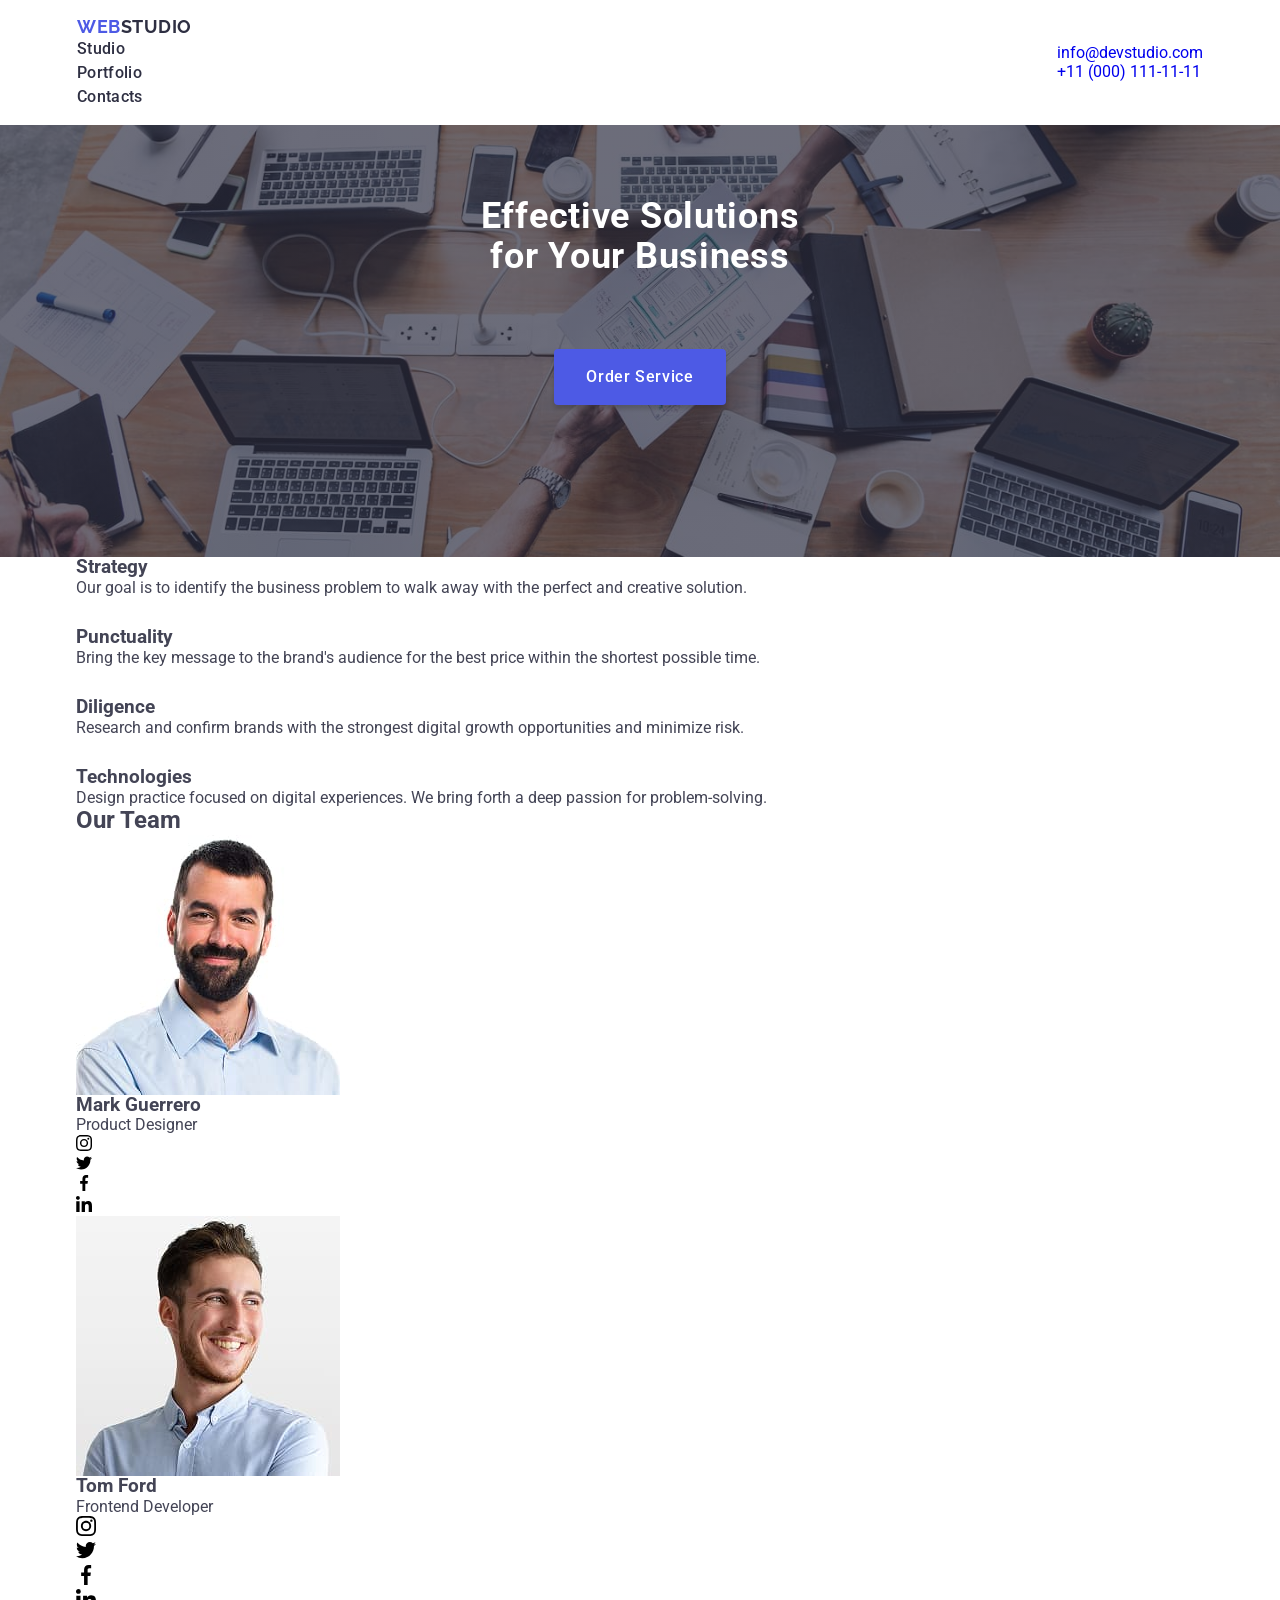
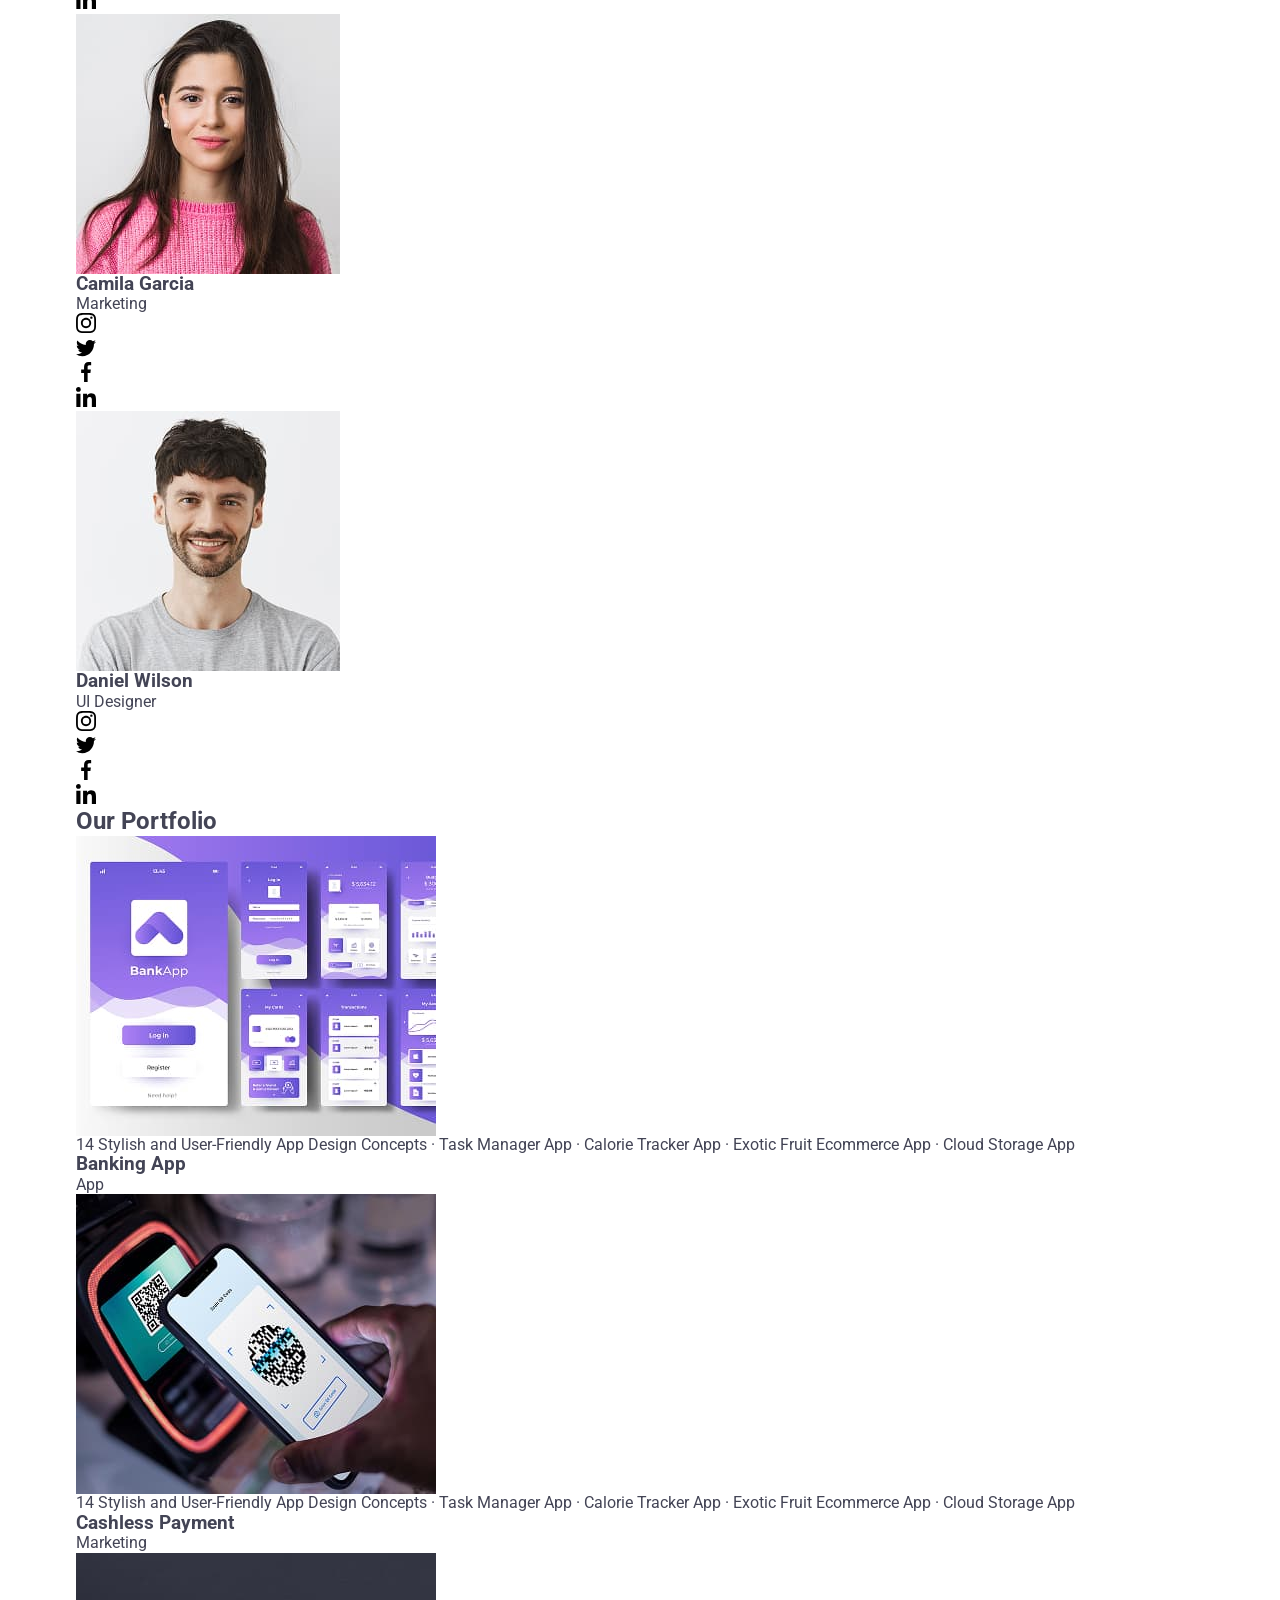
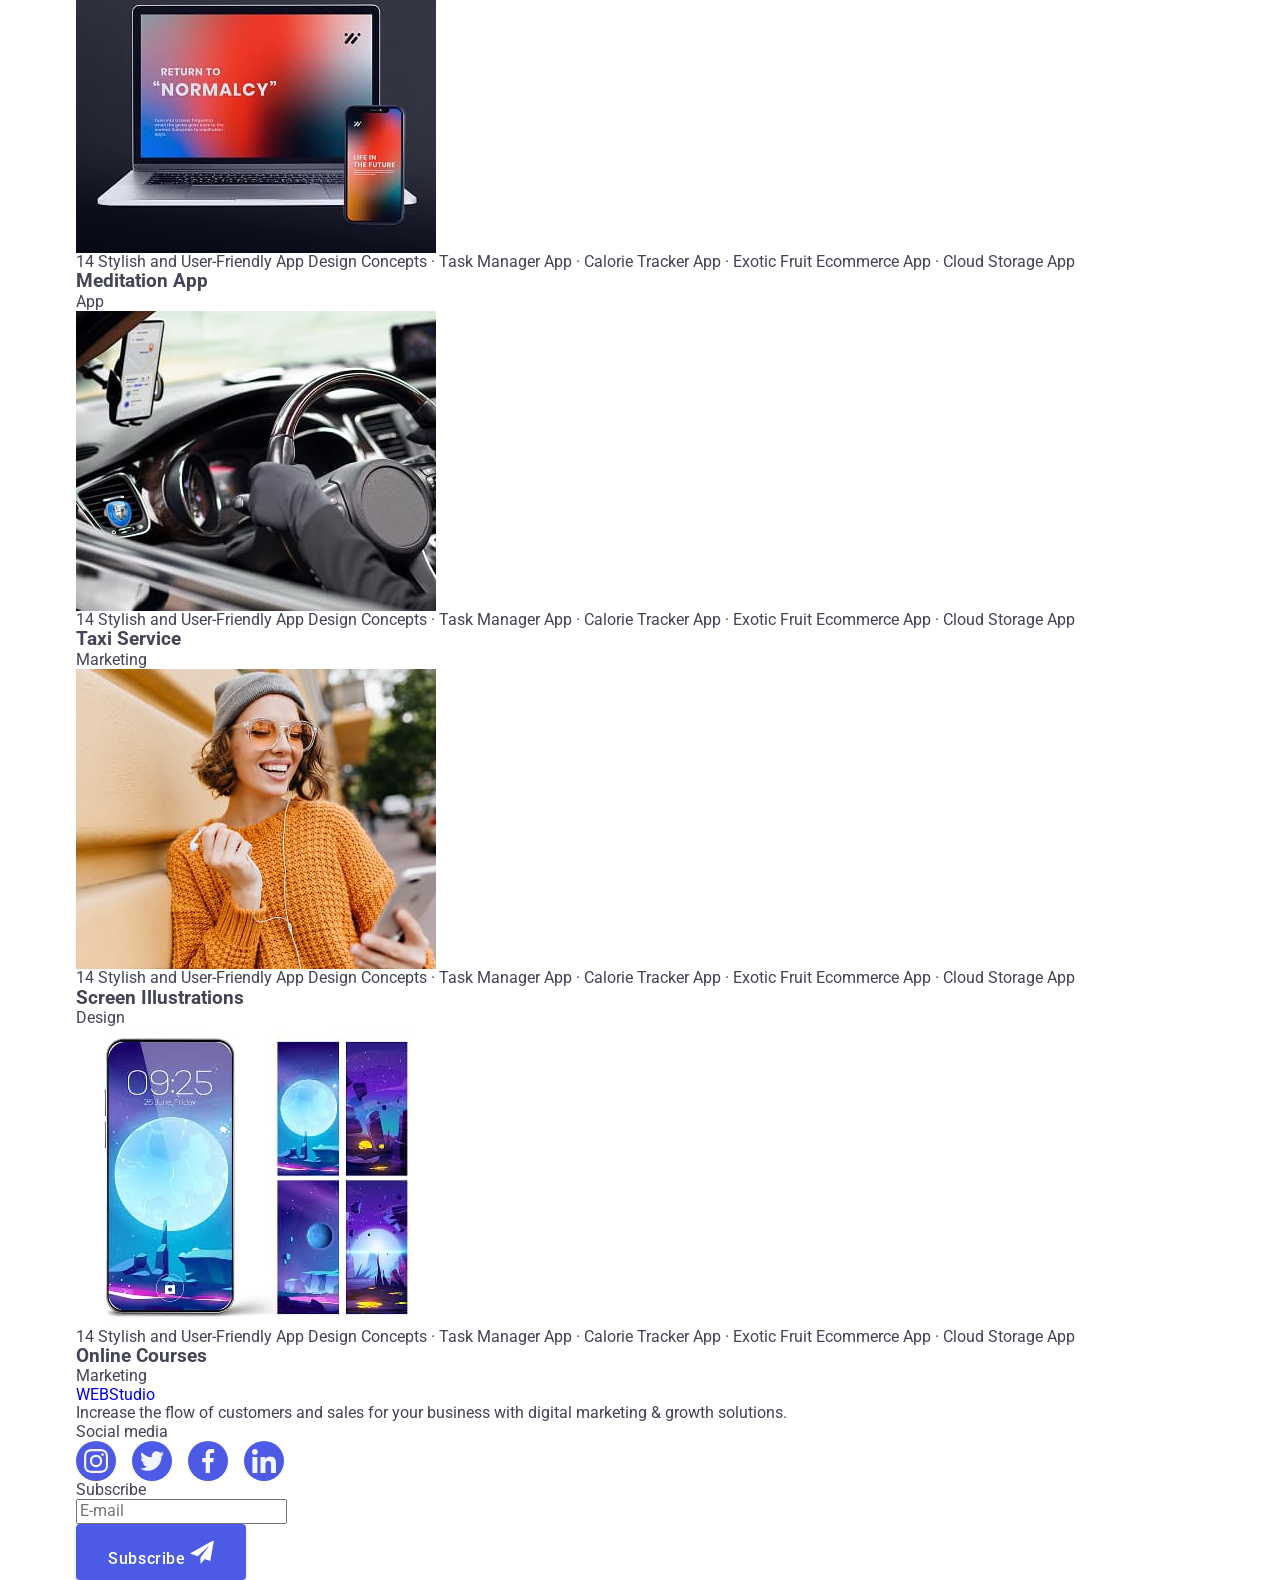
==== index.html @ b9e999e4 "modal" ====
<!DOCTYPE html>
<html lang="en">
  <head>
    <meta charset="UTF-8" />
    <meta name="viewport" content="width=device-width, initial-scale=1" />
    <meta name="viewport" content="width=device-width, initial-scale=1.0" />
    <title>WebStudio</title>
    <link rel="preconnect" href="https://fonts.googleapis.com" />
    <link rel="preconnect" href="https://fonts.gstatic.com" crossorigin />
    <link
      href="https://fonts.googleapis.com/css2?family=Raleway:wght@700&family=Roboto:wght@400;500;700&display=swap"
      rel="stylesheet"
    />
    <link
      rel="stylesheet"
      href="https://cdnjs.cloudflare.com/ajax/libs/modern-normalize/1.1.0/modern-normalize.min.css"
      integrity="sha512-wpPYUAdjBVSE4KJnH1VR1HeZfpl1ub8YT/NKx4PuQ5NmX2tKuGu6U/JRp5y+Y8XG2tV+wKQpNHVUX03MfMFn9Q=="
      crossorigin="anonymous"
      referrerpolicy="no-referrer"
    />
    <!-- <link rel="stylesheet" href="./css/styles.css" /> -->
    <link rel="stylesheet" href="./css/mobile.css" />
  </head>
  <body>
    <header class="flex-header">
      <div class="header-container container">
        <nav class="header-nav">
          <a class="header-logo link" href="./index.html" lang="en"
            >WEB<span class="header-logo-studio">Studio</span></a
          >
          <button
            type="button"
            aria-label="open window"
            class="header-modal-open-btn"
            data-header-modal-open
          >
            <svg class="header-modal__icon" width="24" height="24">
              <use href="./images/mobile/svg/symbol-defs.svg#icon-menu_24px" />
            </svg>
          </button>
          <ul class="header-list list">
            <li class="header-item">
              <a class="header-link link current" href="./index.html">Studio</a>
            </li>
            <li class="header-item">
              <a class="header-link link" href="">Portfolio</a>
            </li>
            <li class="header-item">
              <a class="header-link link" href="">Contacts</a>
            </li>
          </ul>
        </nav>
        <address class="header-address">
          <ul class="address-list list">
            <li class="address-item">
              <a class="header-address link" href="mailto:info@devstudio.com"
                >info@devstudio.com</a
              >
            </li>
            <li class="address-item">
              <a class="header-address link" href="tel:+110001111111"
                >+11 (000) 111-11-11</a
              >
            </li>
          </ul>
        </address>
      </div>
    </header>
    <section class="header-modal">
      <h2 class="visually-hidden">header-modal</h2>
      <div class="header-modal__backdrop is-hidden" data-header-modal>
        <div class="header-modal__container">
          <button
            type="button"
            aria-label="закрыть окно"
            class="modal-close-btn"
            data-header-modal-close
          >
            <svg class="vector-svg" width="8" height="8">
              <use href="./images/vector-sptite.svg#icon-Vector" />
            </svg>
          </button>
          <nav class="header-nav">
            <ul class="header-nav__list list">
              <li class="header-nav__item">
                <a class="header-link link current" href="./index.html"
                  >Studio</a
                >
              </li>
              <li class="header-nav__item">
                <a class="header-link link" href="./portfolio.html"
                  >Portfolio</a
                >
              </li>
              <li class="header-nav__item">
                <a class="header-link link" href="">Contacts</a>
              </li>
            </ul>
          </nav>
          <div class="header-connect">
            <ul class="header-address__list list">
              <li class="header-address__item">
                <a class="header-address__link link" href="tel:+380961111111">
                  +38 096 111 11 11
                </a>
              </li>
              <li class="header-address__item">
                <a
                  class="header-address__link link"
                  href="mailto:info@devstudio.com"
                >
                  info@devstudio.com</a
                >
              </li>
            </ul>
            <ul class="list social-footer-list">
            <li class="social-item-footer">
              <a href="#" class="social-link-footer">
                <svg class="footer-svg" width="24" height="24">
                  <use href="./images/icons.svg#instagram"></use>
                </svg>
              </a>
            </li>
            <li class="social-item-footer">
              <a href="#" class="social-link-footer">
                <svg class="footer-svg" width="24" height="24">
                  <use href="./images/icons.svg#twitter" />
                </svg>
              </a>
            </li>
            <li class="social-item-footer">
              <a href="#" class="social-link-footer">
                <svg class="footer-svg" width="24" height="24">
                  <use href="./images/icons.svg#facebook" />
                </svg>
              </a>
            </li>
            <li class="social-item-footer">
              <a href="#" class="social-link-footer">
                <svg class="footer-svg" width="24" height="24">
                  <use href="./images/icons.svg#linkedin" />
                </svg>
              </a>
            </li>
          </ul>
          </div>
        </div>
      </div>
    </section>
    <main class="main-padding">
      <section class="hero section">
        <div class="hero-container container">
          <h1 class="hero-title">
            Effective Solutions <br />
            for Your Business
          </h1>
          <button type="button" class="hero-btn" data-modal-open>
            Order Service
          </button>
        </div>
      </section>
      <section class="advantage section">
        <div class="container">
          <h2 class="visually-hidden">Our Advantages</h2>
          <ul class="advantage-list list">
            <li class="advantage-item">
              <div class="container-svg">
                <svg class="icon-svg" width="64" height="64">
                  <use href="./images/icons.svg#antenna" />
                </svg>
              </div>
              <h3 class="advantage-title">Strategy</h3>
              <p class="advantage-after-title">
                Our goal is to identify the business problem to walk away with
                the perfect and creative solution.
              </p>
            </li>
            <li class="advantage-item">
              <div class="container-svg">
                <svg class="icon-svg" width="64" height="64">
                  <use href="./images/icons.svg#clock" />
                </svg>
              </div>
              <h3 class="advantage-title">Punctuality</h3>
              <p class="advantage-after-title">
                Bring the key message to the brand's audience for the best price
                within the shortest possible time.
              </p>
            </li>
            <li class="advantage-item">
              <div class="container-svg">
                <svg class="icon-svg" width="64" height="64">
                  <use href="./images/icons.svg#diagram" />
                </svg>
              </div>
              <h3 class="advantage-title">Diligence</h3>
              <p class="advantage-after-title">
                Research and confirm brands with the strongest digital growth
                opportunities and minimize risk.
              </p>
            </li>
            <li class="advantage-item">
              <div class="container-svg">
                <svg class="icon-svg" width="64" height="64">
                  <use href="./images/icons.svg#astronaut" />
                </svg>
              </div>
              <h3 class="advantage-title">Technologies</h3>
              <p class="advantage-after-title">
                Design practice focused on digital experiences. We bring forth a
                deep passion for problem-solving.
              </p>
            </li>
          </ul>
        </div>
      </section>
      <section class="our-team section">
        <div class="container">
          <h2 class="our-team-title">Our Team</h2>
          <ul class="our-team-list list">
            <li class="team-list">
              <img src="./images/img1.jpg" alt="employee" width="264" />
              <div class="team-card">
                <h3 class="subtitle">Mark Guerrero</h3>
                <p class="after-title" lang="en">Product Designer</p>
                <ul class="list social-list">
                  <li class="social-item">
                    <a href="#" class="social-link">
                      <svg class="icon-svg" width="16" height="16">
                        <use href="./images/icons.svg#instagram"></use>
                      </svg>
                    </a>
                  </li>
                  <li class="social-item">
                    <a href="#" class="social-link">
                      <svg class="icon-svg" width="16" height="16">
                        <use href="./images/icons.svg#twitter" />
                      </svg>
                    </a>
                  </li>
                  <li class="social-item">
                    <a href="#" class="social-link">
                      <svg class="icon-svg" width="16" height="16">
                        <use href="./images/icons.svg#facebook" />
                      </svg>
                    </a>
                  </li>
                  <li class="social-item">
                    <a href="#" class="social-link">
                      <svg class="icon-svg" width="16" height="16">
                        <use href="./images/icons.svg#linkedin" />
                      </svg>
                    </a>
                  </li>
                </ul>
              </div>
            </li>
            <li class="team-list">
              <img src="./images/img2.jpg" alt="employee" width="264" />
              <div class="team-card">
                <h3 class="subtitle">Tom Ford</h3>
                <p class="after-title" lang="en">Frontend Developer</p>
                <ul class="list social-list">
                  <li class="social-item">
                    <a href="#" class="social-link">
                      <svg class="icon-svg" width="20" height="20">
                        <use href="./images/icons.svg#instagram"></use>
                      </svg>
                    </a>
                  </li>
                  <li class="social-item">
                    <a href="#" class="social-link">
                      <svg class="icon-svg" width="20" height="20">
                        <use href="./images/icons.svg#twitter" />
                      </svg>
                    </a>
                  </li>
                  <li class="social-item">
                    <a href="#" class="social-link">
                      <svg class="icon-svg" width="20" height="20">
                        <use href="./images/icons.svg#facebook" />
                      </svg>
                    </a>
                  </li>
                  <li class="social-item">
                    <a href="#" class="social-link">
                      <svg class="icon-svg" width="20" height="20">
                        <use href="./images/icons.svg#linkedin" />
                      </svg>
                    </a>
                  </li>
                </ul>
              </div>
            </li>
            <li class="team-list">
              <img src="./images/img3.jpg" alt="employee" width="264" />
              <div class="team-card">
                <h3 class="subtitle">Camila Garcia</h3>
                <p class="after-title" lang="en">Marketing</p>
                <ul class="list social-list">
                  <li class="social-item">
                    <a href="#" class="social-link">
                      <svg class="icon-svg" width="20" height="20">
                        <use href="./images/icons.svg#instagram"></use>
                      </svg>
                    </a>
                  </li>
                  <li class="social-item">
                    <a href="#" class="social-link">
                      <svg class="icon-svg" width="20" height="20">
                        <use href="./images/icons.svg#twitter" />
                      </svg>
                    </a>
                  </li>
                  <li class="social-item">
                    <a href="#" class="social-link">
                      <svg class="icon-svg" width="20" height="20">
                        <use href="./images/icons.svg#facebook" />
                      </svg>
                    </a>
                  </li>
                  <li class="social-item">
                    <a href="#" class="social-link">
                      <svg class="icon-svg" width="20" height="20">
                        <use href="./images/icons.svg#linkedin" />
                      </svg>
                    </a>
                  </li>
                </ul>
              </div>
            </li>
            <li class="team-list">
              <img src="./images/img4.jpg" alt="employee" width="264" />
              <div class="team-card">
                <h3 class="subtitle">Daniel Wilson</h3>
                <p class="after-title" lang="en">UI Designer</p>
                <ul class="list social-list">
                  <li class="social-item">
                    <a href="#" class="social-link">
                      <svg class="icon-svg" width="20" height="20">
                        <use href="./images/icons.svg#instagram"></use>
                      </svg>
                    </a>
                  </li>
                  <li class="social-item">
                    <a href="#" class="social-link">
                      <svg class="icon-svg" width="20" height="20">
                        <use href="./images/icons.svg#twitter" />
                      </svg>
                    </a>
                  </li>
                  <li class="social-item">
                    <a href="#" class="social-link">
                      <svg class="icon-svg" width="20" height="20">
                        <use href="./images/icons.svg#facebook" />
                      </svg>
                    </a>
                  </li>
                  <li class="social-item">
                    <a href="#" class="social-link">
                      <svg class="icon-svg" width="20" height="20">
                        <use href="./images/icons.svg#linkedin" />
                      </svg>
                    </a>
                  </li>
                </ul>
              </div>
            </li>
          </ul>
        </div>
      </section>
      <section class="our-portfolio section">
        <div class="container">
          <h2 class="our-team-title">Our Portfolio</h2>
          <ul class="portfolio-list list">
            <li class="portfolio-item">
              <div class="container-item-img">
                <img
                  src="./images/img5.jpg"
                  alt="mobile app pages"
                  width="360"
                />
                <p class="portfolio-item-img-text">
                  14 Stylish and User-Friendly App Design Concepts · Task
                  Manager App · Calorie Tracker App · Exotic Fruit Ecommerce App
                  · Cloud Storage App
                </p>
              </div>
              <div class="portfolio-card">
                <h3 class="subtitle">Banking App</h3>
                <p class="after-title" lang="en">App</p>
              </div>
            </li>
            <li class="portfolio-item">
              <div class="container-item-img">
                <img
                  src="./images/img6.jpg"
                  alt="phone scans QR code"
                  width="360"
                />
                <p class="portfolio-item-img-text">
                  14 Stylish and User-Friendly App Design Concepts · Task
                  Manager App · Calorie Tracker App · Exotic Fruit Ecommerce App
                  · Cloud Storage App
                </p>
              </div>
              <div class="portfolio-card">
                <h3 class="subtitle">Cashless Payment</h3>
                <p class="after-title" lang="en">Marketing</p>
              </div>
            </li>
            <li class="portfolio-item">
              <div class="container-item-img">
                <img
                  src="./images/img7.jpg"
                  alt="laptop and phone"
                  width="360"
                />
                <p class="portfolio-item-img-text">
                  14 Stylish and User-Friendly App Design Concepts · Task
                  Manager App · Calorie Tracker App · Exotic Fruit Ecommerce App
                  · Cloud Storage App
                </p>
              </div>
              <div class="portfolio-card">
                <h3 class="subtitle">Meditation App</h3>
                <p class="after-title" lang="en">App</p>
              </div>
            </li>
            <li class="portfolio-item">
              <div class="container-item-img">
                <img
                  src="./images/img8.jpg"
                  alt="car steering wheel and its control panel"
                  width="360"
                />
                <p class="portfolio-item-img-text">
                  14 Stylish and User-Friendly App Design Concepts · Task
                  Manager App · Calorie Tracker App · Exotic Fruit Ecommerce App
                  · Cloud Storage App
                </p>
              </div>
              <div class="portfolio-card">
                <h3 class="subtitle">Taxi Service</h3>
                <p class="after-title" lang="en">Marketing</p>
              </div>
            </li>
            <li class="portfolio-item">
              <div class="container-item-img">
                <img
                  src="./images/img9.jpg"
                  alt="girl in headphones"
                  width="360"
                />
                <p class="portfolio-item-img-text">
                  14 Stylish and User-Friendly App Design Concepts · Task
                  Manager App · Calorie Tracker App · Exotic Fruit Ecommerce App
                  · Cloud Storage App
                </p>
              </div>
              <div class="portfolio-card">
                <h3 class="subtitle">Screen Illustrations</h3>
                <p class="after-title" lang="en">Design</p>
              </div>
            </li>
            <li class="portfolio-item">
              <div class="container-item-img">
                <img
                  src="./images/img10.jpg"
                  alt="phone screen wallpaper"
                  width="360"
                />
                <p class="portfolio-item-img-text">
                  14 Stylish and User-Friendly App Design Concepts · Task
                  Manager App · Calorie Tracker App · Exotic Fruit Ecommerce App
                  · Cloud Storage App
                </p>
              </div>
              <div class="portfolio-card">
                <h3 class="subtitle">Online Courses</h3>
                <p class="after-title" lang="en">Marketing</p>
              </div>
            </li>
          </ul>
        </div>
      </section>
    </main>
    <footer class="footer-background">
      <div class="footer-container container">
        <div class="footer-web-studio">
          <a class="footer-logo link" href="./index.html" lang="en"
            >WEB<span class="footer-logo-studio">Studio</span></a
          >
          <p class="footer-after-title">
            Increase the flow of customers and sales for your business with
            digital marketing & growth solutions.
          </p>
        </div>
        <div class="footer-link-container">
          <p class="footer-title title">Social media</p>
          <ul class="list social-footer-list">
            <li class="social-item-footer">
              <a href="#" class="social-link-footer">
                <svg class="footer-svg" width="24" height="24">
                  <use href="./images/icons.svg#instagram"></use>
                </svg>
              </a>
            </li>
            <li class="social-item-footer">
              <a href="#" class="social-link-footer">
                <svg class="footer-svg" width="24" height="24">
                  <use href="./images/icons.svg#twitter" />
                </svg>
              </a>
            </li>
            <li class="social-item-footer">
              <a href="#" class="social-link-footer">
                <svg class="footer-svg" width="24" height="24">
                  <use href="./images/icons.svg#facebook" />
                </svg>
              </a>
            </li>
            <li class="social-item-footer">
              <a href="#" class="social-link-footer">
                <svg class="footer-svg" width="24" height="24">
                  <use href="./images/icons.svg#linkedin" />
                </svg>
              </a>
            </li>
          </ul>
        </div>
        <div class="footer-field">
          <p class="footer-label">Subscribe</p>
          <form class="footer-form">
            <label class="footer-label"
              ><input
                class="footer-input"
                type="email"
                placeholder="E-mail"
                name="email-foot"
            /></label>
            <button
              type="submit"
              value="Subscribe"
              class="hero-btn footer-btn"
              id="#"
              name="submit-btn"
            >
              Subscribe
              <svg class="icon-send" width="24" height="24">
                <use href="./images/icon-send.svg#icon-icon-send" />
              </svg>
            </button>
          </form>
        </div>
      </div>
    </footer>
    <div class="backdrop is-hidden" data-modal>
      <div class="modal">
        <button class="modal-close-btn" type="button" data-modal-close>
          <svg class="vector-svg" width="8" height="8">
            <use href="./images/vector-sptite.svg#icon-Vector" />
          </svg>
        </button>
        <p class="footer-title modal-title">
          Leave your contacts and we will call you back
        </p>
        <form class="modal-form" action="#">
          <div class="form-container">
            <label class="form-label" for="user-name">Name</label>
            <div class="form-field">
              <input
                class="form-input"
                type="text"
                name="user-name"
                id="user-name"
              />
              <!-- <span class="input-container"> -->
              <svg class="input-icon" width="18" height="24">
                <use href="./images/icon-modal.svg#icon-name" />
              </svg>
              <!-- </span> -->
            </div>
          </div>
          <div class="form-container">
            <label class="form-label" for="phone">Phone</label>
            <div class="form-field">
              <input class="form-input" type="tel" name="phone" id="phone" />
              <!-- <span class="input-icon"> -->
              <svg class="input-icon" width="18" height="24">
                <use href="./images/icon-modal.svg#icon-tel" />
              </svg>
              <!-- </span> -->
            </div>
          </div>
          <div class="form-container">
            <label class="form-label" for="mail">Email</label>
            <div class="form-field">
              <input class="form-input" type="email" name="mail" id="mail" />
              <!-- <span class="input-icon"> -->
              <svg class="input-icon" width="18" height="24">
                <use href="./images/icon-modal.svg#icon-mail" />
              </svg>
              <!-- </span> -->
            </div>
          </div>
          <div class="textarea-container">
            <label class="form-label" for="user-comment">Comment</label>
            <textarea
              name="user-comment"
              class="form-textarea"
              id="user-comment"
              rows="10"
              placeholder="Text input"
            ></textarea>
          </div>
          <div class="checkbox-container">
            <input
              type="checkbox"
              name="user-privacy"
              id="user-privacy"
              value="true"
              class="policy-check visually-hidden"
            />
            <label class="check-text form-label" for="user-privacy">
              <span class="checkbox-span">
                <svg class="policy-icon" width="10" height="8">
                  <use href="./images/victory.svg#icon--" />
                </svg>
              </span>
              I accept the terms and conditions of the
              <a href="#" class="check-text-link">Privacy Policy</a>
            </label>
          </div>
          <button type="submit" class="hero-btn modal-btn" data-modal-close>
            Send
          </button>
        </form>
      </div>
    </div>
    <script src="./js/modal.js"></script>
  </body>
</html>
---- css/styles.css ----
:root {
  --h-color: #2e2f42;
  --paragraph-color: #434455;
  --accent-color: #4d5ae5;
  --background-color: #ffffff;
  --logo-color: #f4f4fd;
  --focus-color: #404bbf;
  --mobile: 320px;
  --tablet: 768px;
  --desktop: 1440px;
}

*,
*::before,
*::after {
  box-sizing: border-box;
}

h1,
h2,
h3,
h4,
h5,
h6 {
  padding: 0;
  margin: 0;
}
p {
  margin: 0;
  padding: 0;
}

ul {
  margin: 0;
  padding: 0;
}

img {
  display: block;
  max-width: 100%;
  height: auto;
}

main {
  display: block;
  margin: 0;
  padding: 0;
  /* width: 100%; */
}

body {
  font-family: "Roboto", sans-serif;
  background: var(--background-color);
  color: var(--paragraph-color);
  overflow-x: hidden;
  margin: 0;
  width: auto;
  margin: 0 auto;
  max-width: 100%;
}

@media screen and (min-width: 320px) and (max-width: 768px) {
  body {
    max-width: var(--mobile);
  }
}
@media screen and (min-width: 768px) and (max-width: 1440px) {
  body {
    max-width: var(--tablet);
  }
}
@media screen and (min-width: 1440px) {
  body {
    min-width: var(--desktop);
  }
}

.container {
  width: 100%;
  max-width: 1440px;
  padding-left: 156px;
  padding-right: 156px;
  margin-left: auto;
  margin-right: auto;
  box-sizing: border-box;
}

@media screen and (min-width: 320px) {
  .container {
    width: 100%;
  }
}

@media screen and (min-width: 768px) {
  .container {
    width: 768px;
  }
}

@media screen and (min-width: 1200px) {
  .container {
    width: 1200px;
    height: 100%;
    padding: 94px 15px 94px 15px;
  }
}

address {
  font-style: normal;
}

button {
  all: unset;
  cursor: pointer;
  font: inherit;
  color: inherit;
  background-color: transparent;
}

.visually-hidden {
  position: absolute;
  width: 1px;
  height: 1px;
  margin: -1px;
  padding: 0;
  overflow: hidden;
  clip: rect(0, 0, 0, 0);
  clip-path: inset(100%);
  white-space: nowrap;
  border: 0;
}

.section {
  padding-top: 120px;
  padding-bottom: 120px;
  /* padding: 96px 0; */
  max-width: 1440px;
  margin: 0 auto;
}

@media screen and (min-width: 768px) {
  .container {
    padding: 0;
  }

  .section {
    padding: 96px;
    /* padding: 0 96px 0 96px; */
  }
}

@media screen and (min-width: 1440px) {
  .container {
    padding: 0 156px;
  }

  .section {
    padding: 120px 0;
  }
}

.list {
  list-style: none;
}

.link {
  text-decoration: none;
}

/* header*/

.flex-header {
  border-bottom: 1px solid #e7e9fc;
  background-color: var(--background-color);
  box-shadow: 0px 2px 1px rgba(46, 47, 66, 0.08),
    0px 1px 1px rgba(46, 47, 66, 0.16), 0px 1px 6px rgba(46, 47, 66, 0.08);
}

/* Контейнер */
.header-container {
  display: flex;
  flex-direction: row;
  align-items: center;
  justify-content: space-between;
  /* width: 1158px; */
  padding: 0 15px;
  margin: 0 auto;
}

@media screen and (min-width: 1440px) {
  .header.container {
    padding: 0 156px;
  }
}

/* Логотип */
.header-logo {
  display: inline-block;
  font-family: "Raleway", sans-serif;
  font-weight: bold;
  font-size: 18px;
  line-height: 1.17;
  text-transform: uppercase;
  letter-spacing: 0.03em;
  color: var(--accent-color);
  margin-right: 76px;
}

.header-logo-studio {
  font-family: "Raleway", sans-serif;
  font-weight: bold;
  font-size: 18px;
  text-transform: uppercase;
  line-height: 1.17;
  letter-spacing: 0.03em;
  color: var(--h-color);
}

/* Навігація */
.header-nav {
  display: flex;
  align-items: center;
}

/* Список навігації */
.header-list {
  display: flex;
  gap: 40px;
}

/* Пункти навігації */
.header-item {
  display: block;
}

/* Посилання */
.header-link {
  font-weight: 500;
  font-size: 16px;
  line-height: 1.5;
  letter-spacing: 0.02em;
  color: var(--h-color);
  padding: 24px 0;
  position: relative;
  transition: color 250ms cubic-bezier(0.4, 0, 0.2, 1);
}

.current {
  color: var(--focus-color);
}

.current::after {
  content: "";
  display: flex;
  border-radius: 2%;
  transition: background-color 250ms linear;
  position: absolute;
  left: 0;
  bottom: -1px;
  width: 100%;
  height: 4px;
  border-radius: 2px;
  background-color: var(--focus-color);
}

.header-link:hover,
.header-link:focus,
.header-link:active {
  color: var(--focus-color);
}

/* Адреса */
.header-address {
  font-weight: 400;
  font-size: 16px;
  line-height: 1.5;
  letter-spacing: 0.02em;
  color: var(--paragraph-color);
  padding: 24px 0 24px 0;
  transition: color 250ms cubic-bezier(0.4, 0, 0.2, 1);
}

.address-list {
  display: flex;
  gap: 40px;
  flex-wrap: wrap;
}

.header-address:hover,
.header-address:focus {
  color: var(--focus-color);
}

/* hero*/

.hero {
  background: var(--h-color);
  text-align: center;
  padding: 188px 0 188px 0px;
  max-width: 1440px;
  margin-left: auto;
  margin-right: auto;
  background-image: linear-gradient(
      rgba(46, 47, 66, 0.7),
      rgba(46, 47, 66, 0.7)
    ),
    url(../images/hero.jpg);
  background-size: cover;
  background-position: center;
  background-repeat: no-repeat;
}

.hero-title {
  max-width: 496px;
  font-weight: 700;
  font-size: 56px;
  line-height: 1.07;
  text-align: center;
  letter-spacing: 0.02em;
  color: var(--background-color);
  margin-bottom: 48px;
}

.hero-container {
  text-align: center;
  display: flex;
  flex-direction: column;
  align-items: center;
}

.hero-btn {
  display: block;
  box-sizing: border-box;
  text-align: center;
  font-weight: 500;
  font-size: 16px;
  line-height: 1.5;
  letter-spacing: 0.04em;
  color: var(--background-color);
  background: #4d5ae5;
  min-width: 169px;
  height: 56px;
  padding: 16px 32px 16px 32px;
  border-radius: 4px;
  box-shadow: 0px 4px 4px 0px #00000026;
  transition: background-color 250ms cubic-bezier(0.4, 0, 0.2, 1);
}

.hero-btn:hover,
.hero-btn:focus {
  background: var(--focus-color);
}

/*advantage */

.advantage-list {
  display: flex;
  flex-wrap: wrap;
  gap: 24px;
}

@media screen and (min-width: 768px) {
  .advantage-list li {
    flex: 1 1 calc(50% - 24px); /* одна колонка */
  }
}
/* .advantage-item{
 flex: 0 0 auto;
} */
.advantage-title {
  font-weight: 500;
  font-size: 20px;
  line-height: 1.2;
  letter-spacing: 0.02em;
  color: var(--h-color);
  margin-bottom: 8px;
}
.advantage-after-title {
  font-size: 16px;
  line-height: 1.5;
  letter-spacing: 0.02em;
  color: var(--paragraph-color);
  max-width: 264px;
}

/* icons */
.icon-svg {
  fill: currentColor;
}
.container-svg {
  display: flex;
  align-items: center;
  justify-content: center;
  display: none;
  margin-bottom: 8px;
  width: 264px;
  height: 112px;
  background-color: var(--logo-color);
  border-radius: 4px;
  border: 1px solid #8e8f99;
}
@media screen and (min-width: 1440px) {
  .advantages-svg {
    display: flex;
  }
}

/*our_team*/

.our-team {
  background-color: var(--logo-color);
}

.our-team-list {
  /* display: flex;
  flex-wrap: wrap;
  gap: 24px; */
  gap: 72px;
  flex-direction: column;
  justify-content: center;
  margin: auto 0;
}

@media screen and (min-width: 768px) {
  .our-team-list {
    flex-direction: row;
    justify-content: center;
    flex-wrap: wrap;
    row-gap: 64px;
    column-gap: 24px;
    max-width: calc(264px * 2 + 24px);
    margin: 0 auto;
  }
}

@media screen and (min-width: 1440px) {
  .our-team-list {
    justify-content: space-between;
    gap: 24px;
    max-width: calc(264px * 4 + 24px * 3);
  }
}

.our-team-title {
  font-weight: bold;
  font-size: 36px;
  line-height: 1.11;
  text-align: center;
  letter-spacing: 0.02em;
  text-transform: capitalize;
  color: var(--h-color);
  margin-bottom: 72px;
}

.subtitle {
  font-weight: 500;
  font-size: 20px;
  line-height: 1.2;
  letter-spacing: 0.02em;
  color: var(--h-color);
}
.after-title {
  font-size: 16px;
  line-height: 1.5;
  letter-spacing: 0.02em;
  color: var(--paragraph-color);
}

.team-list {
  background-color: var(--background-color);
  border-radius: 0px 0px 4px 4px;
  box-shadow: 0px 1px 6px rgba(46, 47, 66, 0.08),
    0px 1px 1px rgba(46, 47, 66, 0.16), 0px 2px 1px rgba(46, 47, 66, 0.08);
}

.team-list {
  background: var(--white);
  border-radius: 0 0 4px 4px;
  box-shadow: 0 2px 1px 0 rgba(46, 47, 66, 0.08),
    0 1px 1px 0 rgba(46, 47, 66, 0.16), 0 1px 6px 0 rgba(46, 47, 66, 0.08);
  text-align: center;
  margin: 0 auto;
  width: 100%;
  max-width: 264px;
}

@media screen and (min-width: 768px) {
  .team-list {
    width: 100%;
    max-width: calc((100% - 24px) / 2);
  }
}

@media screen and (min-width: 1440px) {
  .team-list {
    width: 100%;
    max-width: calc((100% - 72px) / 4);
  }
}

.team-list img {
  margin: 0 auto;
  width: 100%;
  max-width: 264px;
  max-height: 260px;
}

.team-card {
  width: 264px;
  text-align: center;
  padding: 32px 0 32px 0;
  border-radius: 0px 0px 4px 4px;
}

.subtitle {
  margin-bottom: 8px;
}

/*our-team social list */
.social-list {
  padding-left: 16px;
  padding-right: 16px;
  display: flex;
  gap: 24px;
  justify-content: center;
  margin-top: 8px;
  /* width: 232px; */
}

.social-link {
  width: 40px;
  height: 40px;
  background-color: var(--accent-color);
  display: flex;
  align-items: center;
  justify-content: center;
  border-radius: 50%;
  color: #f4f4fd;
  transition: background-color 250ms cubic-bezier(0.4, 0, 0.2, 1);
}

.icon-svg {
  fill: #f4f4fd;
  display: block;
}

.social-link:hover,
.social-link:focus {
  background-color: var(--focus-color);
  color: #ffffff;
}

/* our portfolio */

.portfolio-list {
  display: flex;
  column-gap: 24px;
  flex-wrap: wrap;
}

.portfolio-card {
  padding: 32px 16px;
  padding-bottom: 32px;
  border-bottom: 1px solid #e7e9fc;
  border-left: 1px solid #e7e9fc;
  border-right: 1px solid #e7e9fc;
  box-sizing: border-box;
  position: relative;
}

.portfolio-item:hover {
  box-shadow: 0px 1px 6px rgba(46, 47, 66, 0.08),
    0px 1px 1px rgba(46, 47, 66, 0.16), 0px 2px 1px rgba(46, 47, 66, 0.08);
}

.portfolio-item {
  background-color: var(--background-color);
  width: fit-content;
  margin-bottom: 48px;
  transition: box-shadow 250ms cubic-bezier(0.4, 0, 0.2, 1);
}

.portfolio-item:nth-last-child(-n + 3) {
  margin-bottom: 0;
}

/* portfolio invisible cards  */

.portfolio-item-img-text {
  display: flex;
  font-weight: 400;
  font-size: 16px;
  line-height: 1.5;
  letter-spacing: 0.02em;
  height: 100%;
  width: 100%;
  padding: 40px 32px;
  color: var(--logo-color);
  background: var(--accent-color);
  position: absolute;
  top: 0;
  transform: translateY(100%);
  transition: transform 250ms cubic-bezier(0.4, 0, 0.2, 1);
}

.container-item-img:hover .portfolio-item-img-text {
  transform: translateY(0);
}

.container-item-img {
  position: relative;
  overflow: hidden;
}

/*footer*/

.footer-link-container {
  margin-right: 80px;
}

.footer-logo {
  font-family: "Raleway", sans-serif;
  font-weight: bold;
  text-transform: uppercase;
  font-size: 18px;
  line-height: 1.17;
  letter-spacing: 0.03em;
  display: inline-block;
  color: var(--accent-color);
  margin-bottom: 16px;
}

.footer-background {
  background: var(--h-color);
  padding: 100px 0 100px 0;
}

.footer-logo-studio {
  font-family: "Raleway", sans-serif;
  font-weight: bold;
  text-transform: uppercase;
  font-size: 18px;
  line-height: 1.17;
  letter-spacing: 0.03em;
  color: var(--logo-color);
}

.footer-after-title {
  font-size: 14px;
  line-height: 1.5;
  letter-spacing: 0.02em;
  color: var(--logo-color);
  width: 264px;
}

/* footer new */
.footer-container {
  display: flex;
  align-items: baseline;
}

.footer-title {
  font-weight: 500;
  font-size: 16px;
  line-height: 1.5;
  letter-spacing: 0.02em;
  color: #ffffff;
  margin-bottom: 16px;
}

.footer-web-studio {
  margin-right: 120px;
}
.social-footer-list {
  display: flex;
  justify-content: flex-start;
  gap: 16px;
}

.social-link-footer:hover,
.social-link-footer:focus {
  background-color: #31d0aa;
  color: #ffffff;
}

.footer-svg {
  fill: #f4f4fd;
  width: 24;
  height: 24;
}

.social-link-footer {
  width: 40px;
  height: 40px;
  display: flex;
  align-items: center;
  justify-content: center;
  border-radius: 50%;
  background-color: var(--accent-color);
  color: var(--h-color);
  transition: var(--transition);
  transition: background-color 250ms cubic-bezier(0.4, 0, 0.2, 1);
}

/* footer form */

.footer-form {
  display: flex;
  gap: 24px;
  width: 100%;
}

.footer-field {
  position: relative;
  width: 453px;
  height: 80px;
  display: flex;
  flex-direction: column;
  align-items: flex-start;
  box-sizing: border-box;
  margin: 0;
  padding: 0;
}

.footer-label {
  display: block;
  font-weight: 500;
  font-size: 16px;
  line-height: 1.5;
  letter-spacing: 0.02em;
  color: #ffffff;
  margin-bottom: 16px;
}

.label-input-container {
}

.footer-input {
  outline: none;
  background-color: transparent;
  border: 1px solid #ffffff;
  box-sizing: border-box;
  box-shadow: 0px 4px 4px 0px #00000026;
  border-radius: 4px;
  width: 264px;
  height: 40px;
  padding: 16px;
  font-size: 12px;
  font-weight: 400;
  font-style: Regular;
  line-height: 2;
  letter-spacing: 0.04em;
  color: #ffffff;
}

.footer-label input::placeholder {
  color: #ffffff;
}

/* footer-btn */

.footer-btn {
  min-width: 165px;
  height: 40px;
  padding: 8px 24px 8px 24px;
  background-color: var(--accent-color);
  display: flex;
  justify-content: center;
  align-items: center;
}

.icon-send {
  margin-left: 16px;
}

.footer-btn:hover {
  cursor: pointer;
}

/* modal */

/* modal backdrop */

.backdrop {
  position: fixed;
  top: 0;
  left: 0;
  width: 100%;
  height: 100%;
  background-color: hsla(237, 18%, 22%, 0.4);
  transition: opacity 250ms cubic-bezier(0.4, 0, 0.2, 1),
    visibility 250ms cubic-bezier(0.4, 0, 0.2, 1);
}

.backdrop.is-hidden {
  opacity: 0;
  pointer-events: none;
}

/* modal */

.modal {
  position: absolute;
  top: 50%;
  left: 50%;
  transform: translate(-50%, -50%);
  width: 408px;
  min-height: 584px;
  padding: 72px 24px 24px 24px;
  background-color: #fcfcfc;
  box-shadow: 0px 1px 1px 0px #00000024, 0px 1px 3px 0px #0000001f,
    0px 2px 1px 0px #00000033;
  border-radius: 4px;
  transition: transform 250ms cubic-bezier(0.4, 0, 0.2, 1);
}

.modal-btn {
  position: absolute;
  display: inline-block;
  align-items: center;
  bottom: 24px;
  right: 50%;
  transform: translateX(50%);
  border: none;
}

.modal-title {
  color: var(--h-color);
  text-align: center;
}

.modal-close-btn {
  position: absolute;
  right: 24px;
  top: 24px;
  display: flex;
  justify-content: center;
  align-items: center;
  width: 24px;
  height: 24px;
  padding: 0;
  background: #e7e9fc;
  border: 1px solid #0000001a;
  border-radius: 50%;
  box-sizing: border-box;
  color: #000000;
  transition: background-color 250ms cubic-bezier(0.4, 0, 0.2, 1),
    border 250ms cubic-bezier(0.4, 0, 0.2, 1);
}

.modal-close-btn:hover,
.modal-close-btn:focus {
  background-color: #404bbf;
  color: #ffffff;
  border: none;
}

.vector-svg {
  fill: currentColor;
  transition: fill 250ms cubic-bezier(0.4, 0, 0.2, 1);
}

/* form */

.modal-form {
}

.form-field {
  position: relative;
}

.form-container {
  margin-bottom: 8px;
}

.form-field textarea::placeholder {
  color: #2e2f4266;
}

.form-input {
  display: flex;
  box-sizing: border-box;
  padding: 8px 16px 8px 38px;
  width: 100%;
  height: 40px;
  border: 1px solid rgba(46, 47, 66, 0.4);
  border-radius: 4px;
  outline: transparent;
  background-color: transparent;
  color: rgba(46, 47, 66, 1);
  transition: border-color 250ms cubic-bezier(0.4, 0, 0.2, 1);
}
.form-input:focus + .input-container {
  color: var(--accent-color);
}

.form-input:focus {
  border: 1px solid var(--accent-color);
}

.form-label {
  display: block;
  font-weight: 400;
  font-size: 12px;
  line-height: 1.17;
  letter-spacing: 0.04em;
  color: #8e8f99;
  margin-bottom: 4px;
  width: 100%;
  height: 15px;
}

/* textarea */
.textarea-container {
  margin-bottom: 16px;
}

textarea {
  width: 100%;
  max-height: 120px;
  border: 1px solid rgba(46, 47, 66, 0.4);
  border-radius: 4px;
  font-weight: 400;
  font-size: 12px;
  line-height: 1.17;
  letter-spacing: 0.04em;
  background-color: transparent;
  color: rgba(46, 47, 66, 0.4);
  padding: 8px 16px;
  resize: none;
  outline: transparent;
}
.form-textarea {
  resize: none;
  transition: border 250ms cubic-bezier(0.4, 0, 0.2, 1);
  transition: border-color 250ms cubic-bezier(0.4, 0, 0.2, 1);
}

.form-textarea:focus {
  border: 1px solid var(--accent-color);
}

.modal-svg {
  fill: currentColor;
  transform: var(--transition);
}

.input-icon {
  position: absolute;
  top: 50%;
  left: 16px;
  transform: translateY(-50%);
  color: var(--h-color);
  transition: fill 250ms cubic-bezier(0.4, 0, 0.2, 1);
  fill: currentColor;
}

.form-input:focus + .input-icon {
  color: var(--accent-color);
}

/* checkbox */

.checkbox-container {
  margin-bottom: 24px;
}

.checkbox-span {
  width: 16px;
  height: 16px;
  border: 1px solid rgba(46, 47, 66, 0.4);
  border-radius: 2px;
  transition: background-color 250ms cubic-bezier(0.4, 0, 0.2, 1),
    border 250ms cubic-bezier(0.4, 0, 0.2, 1),
    fill 250ms cubic-bezier(0.4, 0, 0.2, 1);
  display: inline-flex;
  align-items: center;
  justify-content: center;
  fill: transparent;
  margin-right: 8px;
  fill: transparent;
}

.check-text-link {
  color: var(--accent-color);
}

.check-text:hover .checkbox-span {
  cursor: pointer;
}

.policy-icon {
  display: flex;
  align-items: center;
  justify-content: center;
  fill: #fff;
}

.policy-check:checked + .check-text .checkbox-span {
  border: none;
  background-color: #404bbf;
  fill: #f4f4fd;
}
---- css/mobile.css ----
:root {
  --h-color: #2e2f42;
  --paragraph-color: #434455;
  --accent-color: #4d5ae5;
  --background-color: #ffffff;
  --logo-color: #f4f4fd;
  --focus-color: #404bbf;
  --mobile: 320px;
  --tablet: 768px;
  --desktop: 1440px;
}

*,
*::before,
*::after {
  box-sizing: border-box;
}

h1,
h2,
h3,
h4,
h5,
h6 {
  padding: 0;
  margin: 0;
}
p {
  margin: 0;
  padding: 0;
}

ul {
  margin: 0;
  padding: 0;
}

.list {
  list-style: none;
}

.link {
  text-decoration: none;
}

.is-hidden {
  display: none;
}

img {
  display: block;
  max-width: 100%;
  height: auto;
}
address {
  font-style: normal;
}

button {
  all: unset;
  cursor: pointer;
  font: inherit;
  color: inherit;
  background-color: transparent;
}

main {
  display: block;
  margin: 0;
  padding: 0;
  /* width: 100%; */
}

body {
  font-family: "Roboto", sans-serif;
  background: var(--background-color);
  color: var(--paragraph-color);
  overflow-x: hidden;
  /* margin: 0; */
  width: 100%;
  margin: 0 auto;
}

/* @media screen and (min-width: 320px) {
  body {
    width: 320px;
    margin-left: auto;
    margin-right: auto;
  }
}

@media screen and (min-width: 480px) {
  body {
    width: 480px;
    margin-left: auto;
    margin-right: auto;
  }
}

@media screen and (min-width: 768px) {
  body {
    width: 768px;
  }
}

@media screen and (min-width: 1200px) {
  body {
    width: 1600px;
    height: 100%;
  }
} */

.visually-hidden {
  position: absolute;
  width: 1px;
  height: 1px;
  margin: -1px;
  padding: 0;
  overflow: hidden;
  clip: rect(0, 0, 0, 0);
  clip-path: inset(100%);
  white-space: nowrap;
  border: 0;
}

/* .container {
  width: 100%;
  max-width: 1440px;
  padding-left: 156px;
  padding-right: 156px;
  margin-left: auto;
  margin-right: auto;
  box-sizing: border-box;
} */
.container {
  width: 100%;
  max-width: 1158px; /* або твоя, але реалістична */
  padding-left: 16px;
  padding-right: 16px;
  margin: 0 auto;
  box-sizing: border-box;
}
@media (min-width: 768px) {
  .container {
    padding-left: 32px;
    padding-right: 32px;
  }
}
@media (min-width: 1200px) {
  .container {
    padding-left: 15px;
    padding-right: 15px;
  }
}

/* header*/

.header-container {
  position: relative;
  display: flex;
  flex-direction: row;
  align-items: center;
  justify-content: space-between;
  padding: 16px;
  margin-left: auto;
  margin-right: auto;
}

@media screen and (max-width: 767px) {
  .header-list,
  .header-address {
    display: none;
  }
}

/* header-modal*/

.header-modal__backdrop {
  position: fixed;
  inset: 0;
  top: 0%;
  left: 0;
  width: 320px;
  max-width: 100%;
  background-color: rgba(0, 0, 0, 0.2);
  overflow-y: scroll;
}

.header-modal__container {
  position: absolute;
  top: 50%;
  left: 50%;
  transform: translate(-50%, -50%);
  padding: 72px 24px 40px 16px;
  /* padding: 72px 0 40px 0; */
  /* margin-left: auto;
  margin-right: auto; */
  background-color: #ffffff;
  /* box-shadow: 0px 1px 3px rgba(0, 0, 0, 0.12), 0px 1px 1px rgba(0, 0, 0, 0.14),
    0px 2px 1px rgba(0, 0, 0, 0.2); */
  /* border-radius: 4px; */
  box-sizing: border-box;
  width: 390px;
  max-width: 100%;
  margin: 0;
}

.header-modal-open-btn {
  background: var(--background-color);
  /* display: flex;
  justify-content: center;
  align-items: center; */
  position: absolute;
  right: 16px;
  /* top: 50%; */
  bottom: 16px;
  color: #000000;
  transition: color 250ms cubic-bezier(0.4, 0, 0.2, 1);
}
@media screen and (min-width: 767px) {
  .header-modal-open-btn {
    display: none;
  }
}

.header-modal-open-btn:hover {
  color: var(--accent-color);
}

.header-modal__icon {
  fill: currentColor;
}

/* Логотип */
.header-logo {
  display: inline-block;
  font-family: "Raleway", sans-serif;
  font-weight: bold;
  font-size: 18px;
  line-height: 1.17;
  text-transform: uppercase;
  letter-spacing: 0.03em;
  color: var(--accent-color);
  margin-right: 76px;
}

.header-logo-studio {
  font-family: "Raleway", sans-serif;
  font-weight: bold;
  font-size: 18px;
  text-transform: uppercase;
  line-height: 1.17;
  letter-spacing: 0.03em;
  color: var(--h-color);
}

.header-modal-open-btn:hover {
  color: var(--accent-color);
}

.modal-close-btn {
  position: absolute;
  right: 24px;
  top: 24px;
  display: flex;
  justify-content: center;
  align-items: center;
  width: 24px;
  height: 24px;
  padding: 0;
  background: #e7e9fc;
  border: 1px solid #0000001a;
  border-radius: 50%;
  box-sizing: border-box;
  color: #000000;
  transition: background-color 250ms cubic-bezier(0.4, 0, 0.2, 1),
    border 250ms cubic-bezier(0.4, 0, 0.2, 1);
}

.modal-close-btn:hover,
.modal-close-btn:focus {
  background-color: #404bbf;
  color: #ffffff;
  border: none;
}

.vector-svg {
  fill: currentColor;
  transition: fill 250ms cubic-bezier(0.4, 0, 0.2, 1);
}

.header-modal__title {
  font-weight: bold;
  font-size: 20px;
  line-height: 1.15;
  text-align: center;
  letter-spacing: 0.03em;
  color: var(--h-color);
}

.header-link {
  font-weight: 500;
  font-size: 16px;
  line-height: 1.5;
  letter-spacing: 0.02em;
  color: var(--h-color);
  padding: 24px 0;
  position: relative;
  transition: color 250ms cubic-bezier(0.4, 0, 0.2, 1);
}

.header-nav__item {
  margin-bottom: 40px;
}

.header-nav__item a {
  font-weight: 700;
  font-style: Bold;
  font-size: 36px;
  line-height: 1.1;
}

.header-nav__list {
  margin-bottom: 168px;
}

.header-link:hover,
.header-link:focus,
.header-link:active {
  color: var(--focus-color);
}

.header-address__link {
  font-weight: 400;
  font-size: 16px;
  line-height: 1.5;
  letter-spacing: 0.02em;
  color: var(--paragraph-color);
  padding: 24px 0 24px 0;
  transition: color 250ms cubic-bezier(0.4, 0, 0.2, 1);
}
.header-address__link:hover,
.header-address__link:focus {
  color: var(--focus-color);
}

.header-address__item {
  margin-bottom: 24px;
}

.social-footer-list {
  display: flex;
  justify-content: flex-start;
  gap: 16px;
}
.header-connect .social-footer-list {
  display: flex;
  gap: 40px;
}

.social-link-footer {
  width: 40px;
  height: 40px;
  display: flex;
  align-items: center;
  justify-content: center;
  border-radius: 50%;
  background-color: var(--accent-color);
  color: var(--h-color);
  transition: var(--transition);
  transition: background-color 250ms cubic-bezier(0.4, 0, 0.2, 1);
}
.social-link-footer:hover,
.social-link-footer:focus {
  background-color: #31d0aa;
  color: #ffffff;
}

.footer-svg {
  fill: #f4f4fd;
  width: 24;
  height: 24;
}

/* hero */

.hero {
  background: var(--h-color);
  /* text-align: center; */
  /* padding: 188px 0 188px 0px;
  max-width: 1440px; */
  width: 100%;
  height: 432px;
  margin-left: auto;
  margin-right: auto;
  background-image: linear-gradient(
      rgba(46, 47, 66, 0.7),
      rgba(46, 47, 66, 0.7)
    ),
    url(../images/hero.jpg);
  background-size: cover;
  background-position: center;
  background-repeat: no-repeat;
}
/* @media (min-device-pixel-ratio: 2), (min-resolution: 192dpi), (min-resolution: 2dppx) {
  .hero {
    background-image: linear-gradient(rgba(47, 48, 58, 0.4), rgba(47, 48, 58, 0.4)), url(../images/Hero-mob-2x.jpg);
  }
} */
.hero-title {
  max-width: 496px;
  font-weight: 700;
  /* font-size: 56px; */
  font-size: 36px;
  line-height: 1.1;
  text-align: center;
  letter-spacing: 0.02em;
  color: var(--background-color);
  margin-bottom: 72px;
}

.hero-container {
  text-align: center;
  display: flex;
  flex-direction: column;
  align-items: center;
  padding: 72px 52px 72px 52px;
}

.hero-btn {
  display: block;
  box-sizing: border-box;
  text-align: center;
  font-weight: 500;
  font-size: 16px;
  line-height: 1.5;
  letter-spacing: 0.04em;
  color: var(--background-color);
  background: #4d5ae5;
  min-width: 169px;
  height: 56px;
  padding: 16px 32px 16px 32px;
  border-radius: 4px;
  box-shadow: 0px 4px 4px 0px #00000026;
  transition: background-color 250ms cubic-bezier(0.4, 0, 0.2, 1);
}

.hero-btn:hover,
.hero-btn:focus {
  background: var(--focus-color);
}

/* advantage */
/* @media screen and (max-width: 768px) {
  .container-svg {
    display: none;
  }
} */
.container-svg {
  display: flex;
  align-items: center;
  justify-content: center;
  display: none;
  margin-bottom: 8px;
  width: 264px;
  height: 112px;
  background-color: var(--logo-color);
  border-radius: 4px;
  border: 1px solid #8e8f99;
}

.advantage-list {
  box-sizing: border-box;
  width: 100%;
}

.advantage__item {
  width: 100%;
  margin-bottom: 0;
}
.advantage-item:not(:last-child) {
  margin-bottom: 30px;
}
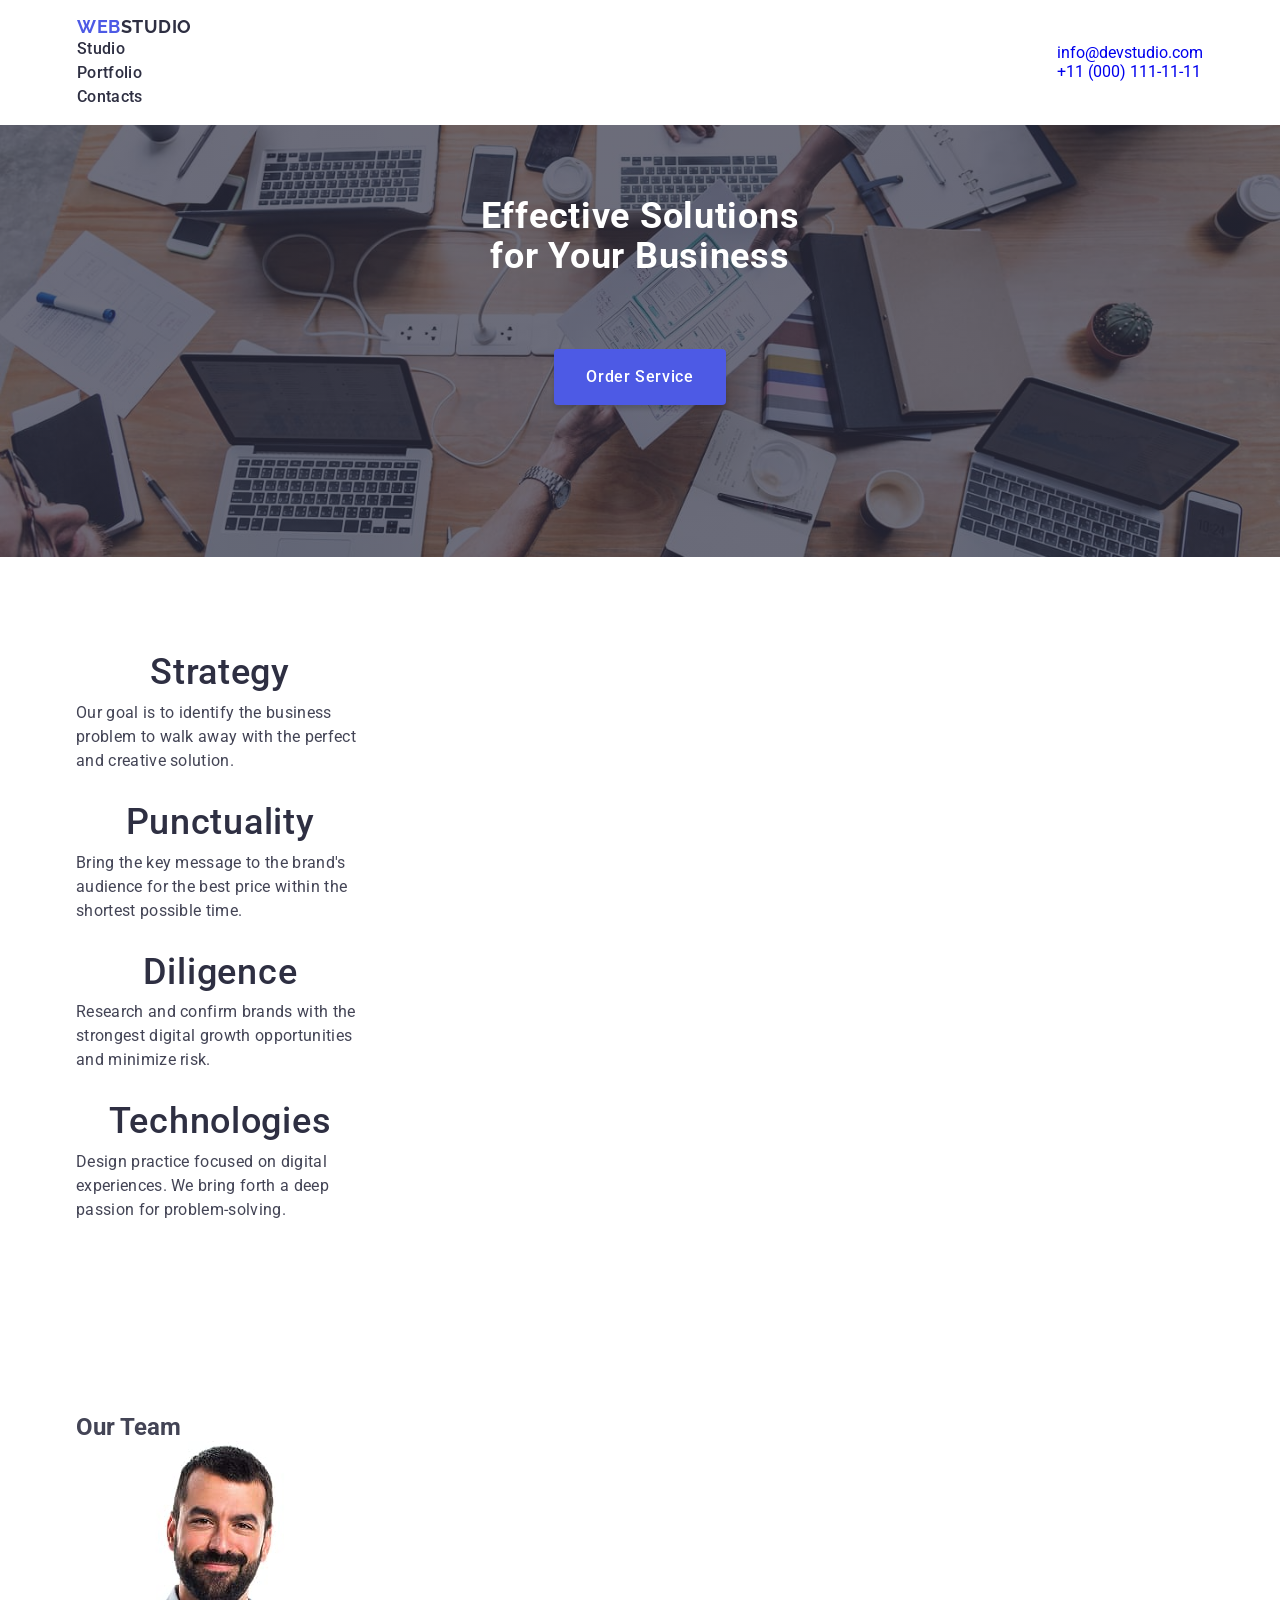
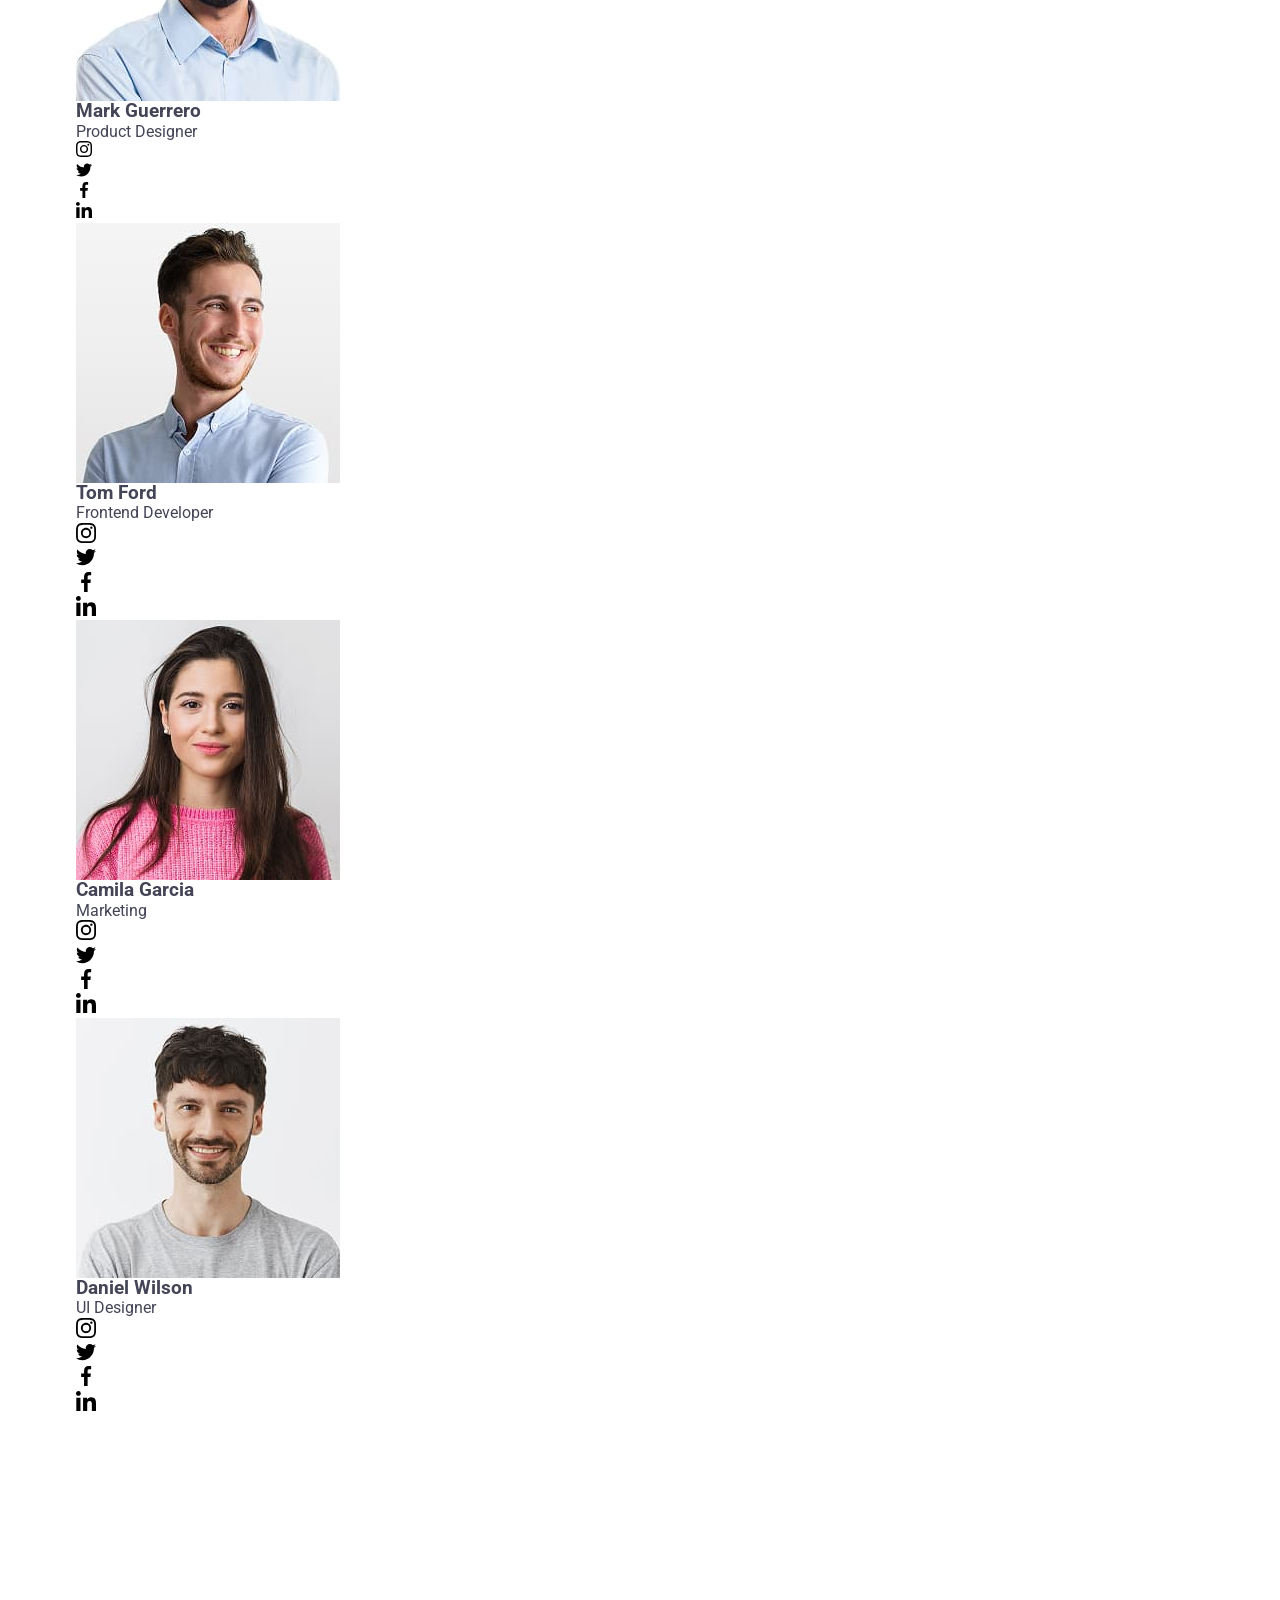
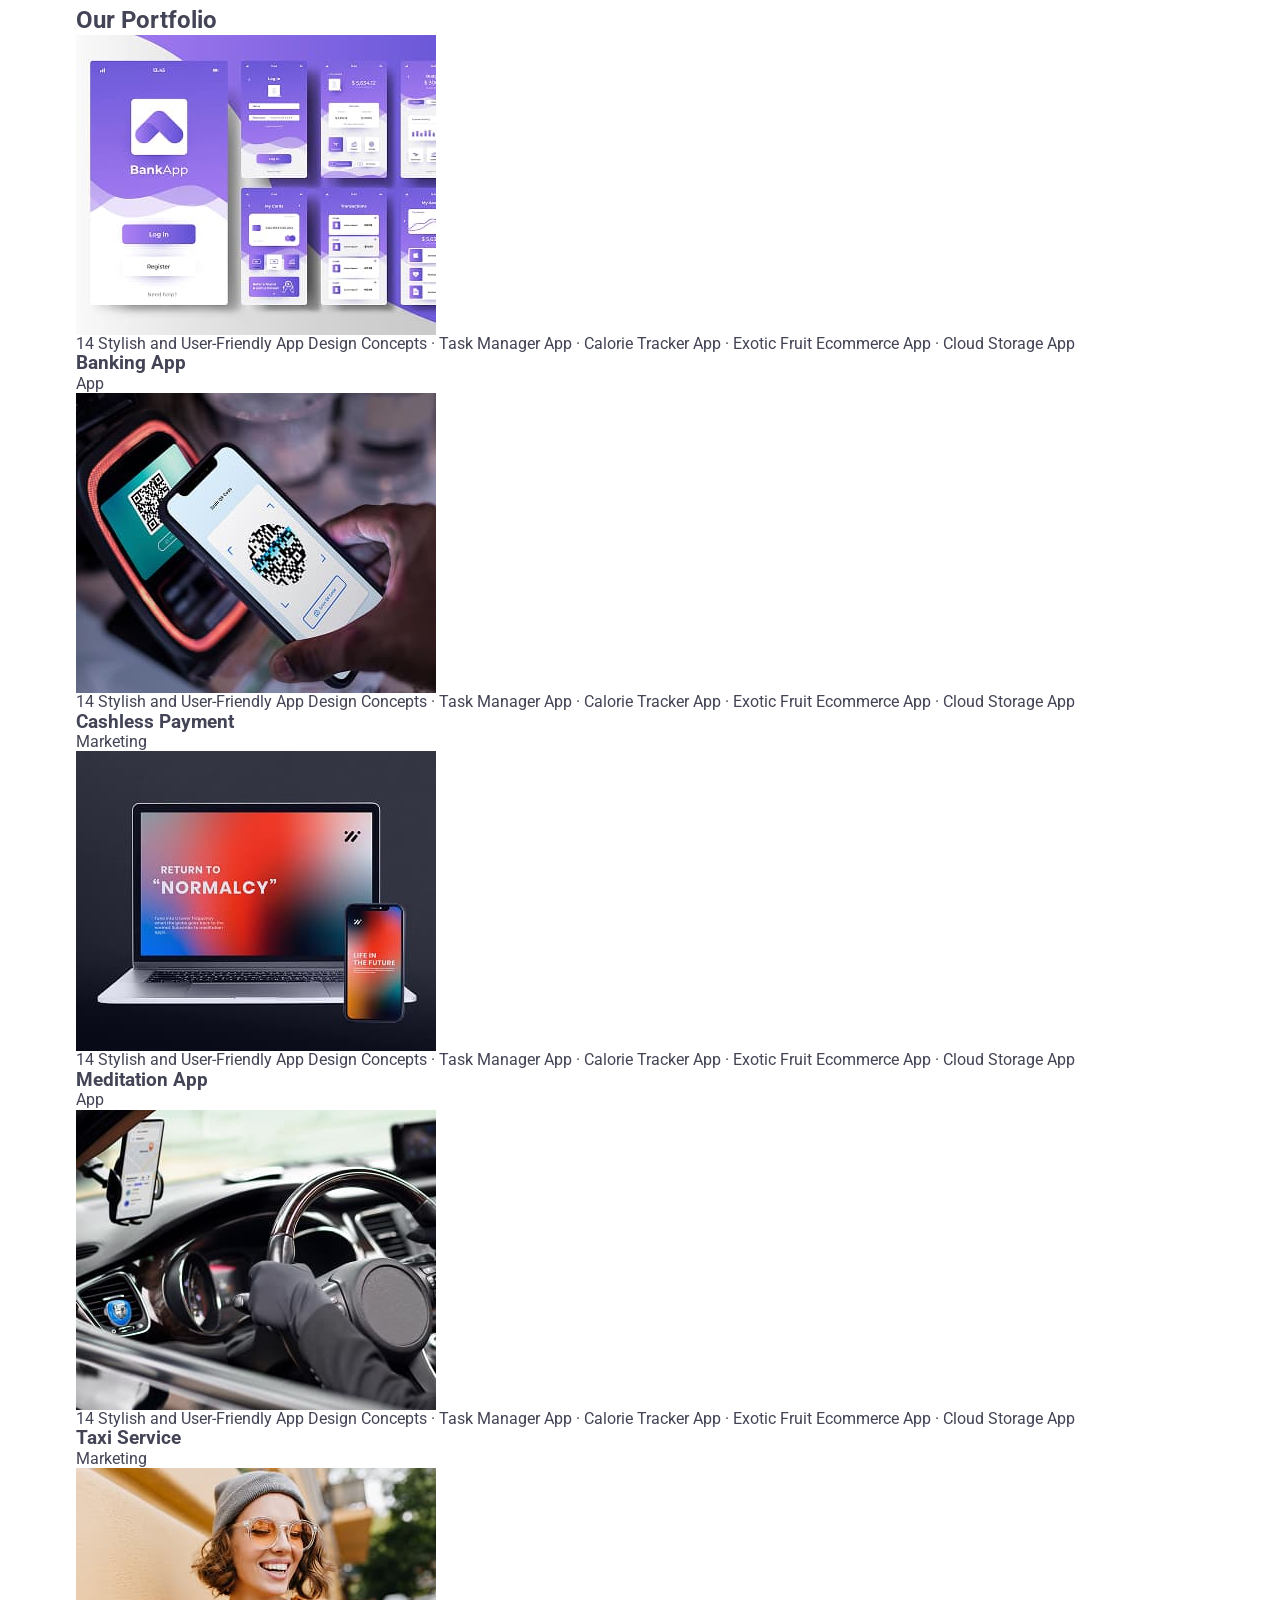
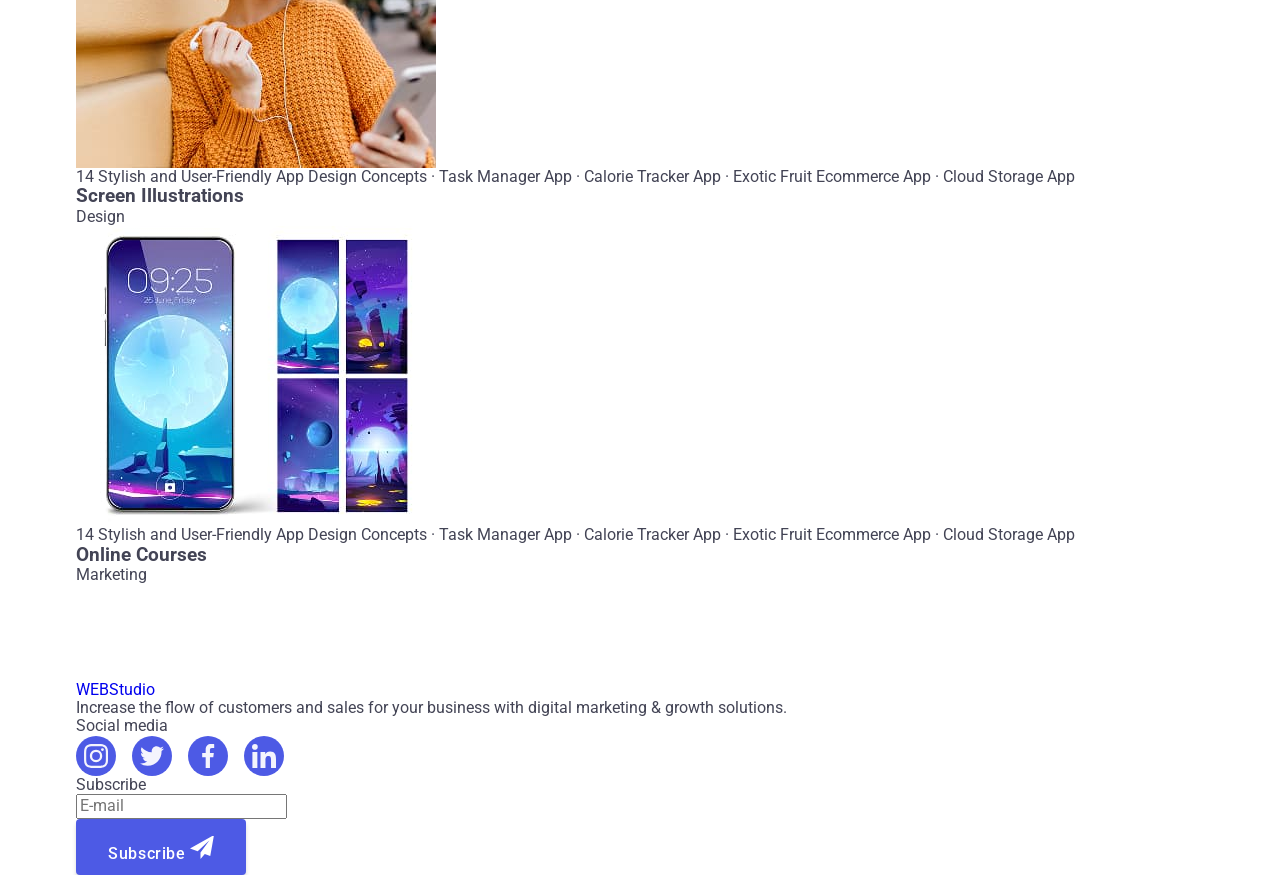
==== commit aa60dab3: "sdfasd" ====
--- a/index.html
+++ b/index.html
@@ -148,7 +148,7 @@
       </div>
     </section>
     <main class="main-padding">
-      <section class="hero section">
+      <section class="hero ">
         <div class="hero-container container">
           <h1 class="hero-title">
             Effective Solutions <br />
--- a/css/mobile.css
+++ b/css/mobile.css
@@ -121,6 +121,16 @@
   clip-path: inset(100%);
   white-space: nowrap;
   border: 0;
+}
+
+.section {
+  /* padding-top: 120px; */
+    /* padding-top: 96px;
+  padding-bottom: 120px; */
+  /* padding: 96px 0; */
+  /* max-width: 1440px;
+  margin: 0 auto; */
+  padding: 96px 0;
 }
 
 /* .container {
@@ -474,10 +484,30 @@
   width: 100%;
 }
 
-.advantage__item {
-  width: 100%;
+.advantage-item {
+  width: 288px;
+  max-width: 100%;
   margin-bottom: 0;
 }
 .advantage-item:not(:last-child) {
   margin-bottom: 30px;
 }
+
+.advantage-title {
+  text-align: center;
+  font-weight: 500;
+  /* font-size: 20px; */
+   /* line-height: 1.2; */
+   font-size: 36px;
+  line-height: 1.1;
+  letter-spacing: 0.02em;
+  color: var(--h-color);
+  margin-bottom: 8px;
+}
+.advantage-after-title {
+  font-size: 16px;
+  line-height: 1.5;
+  letter-spacing: 0.02em;
+  color: var(--paragraph-color);
+  max-width: 288px;
+}
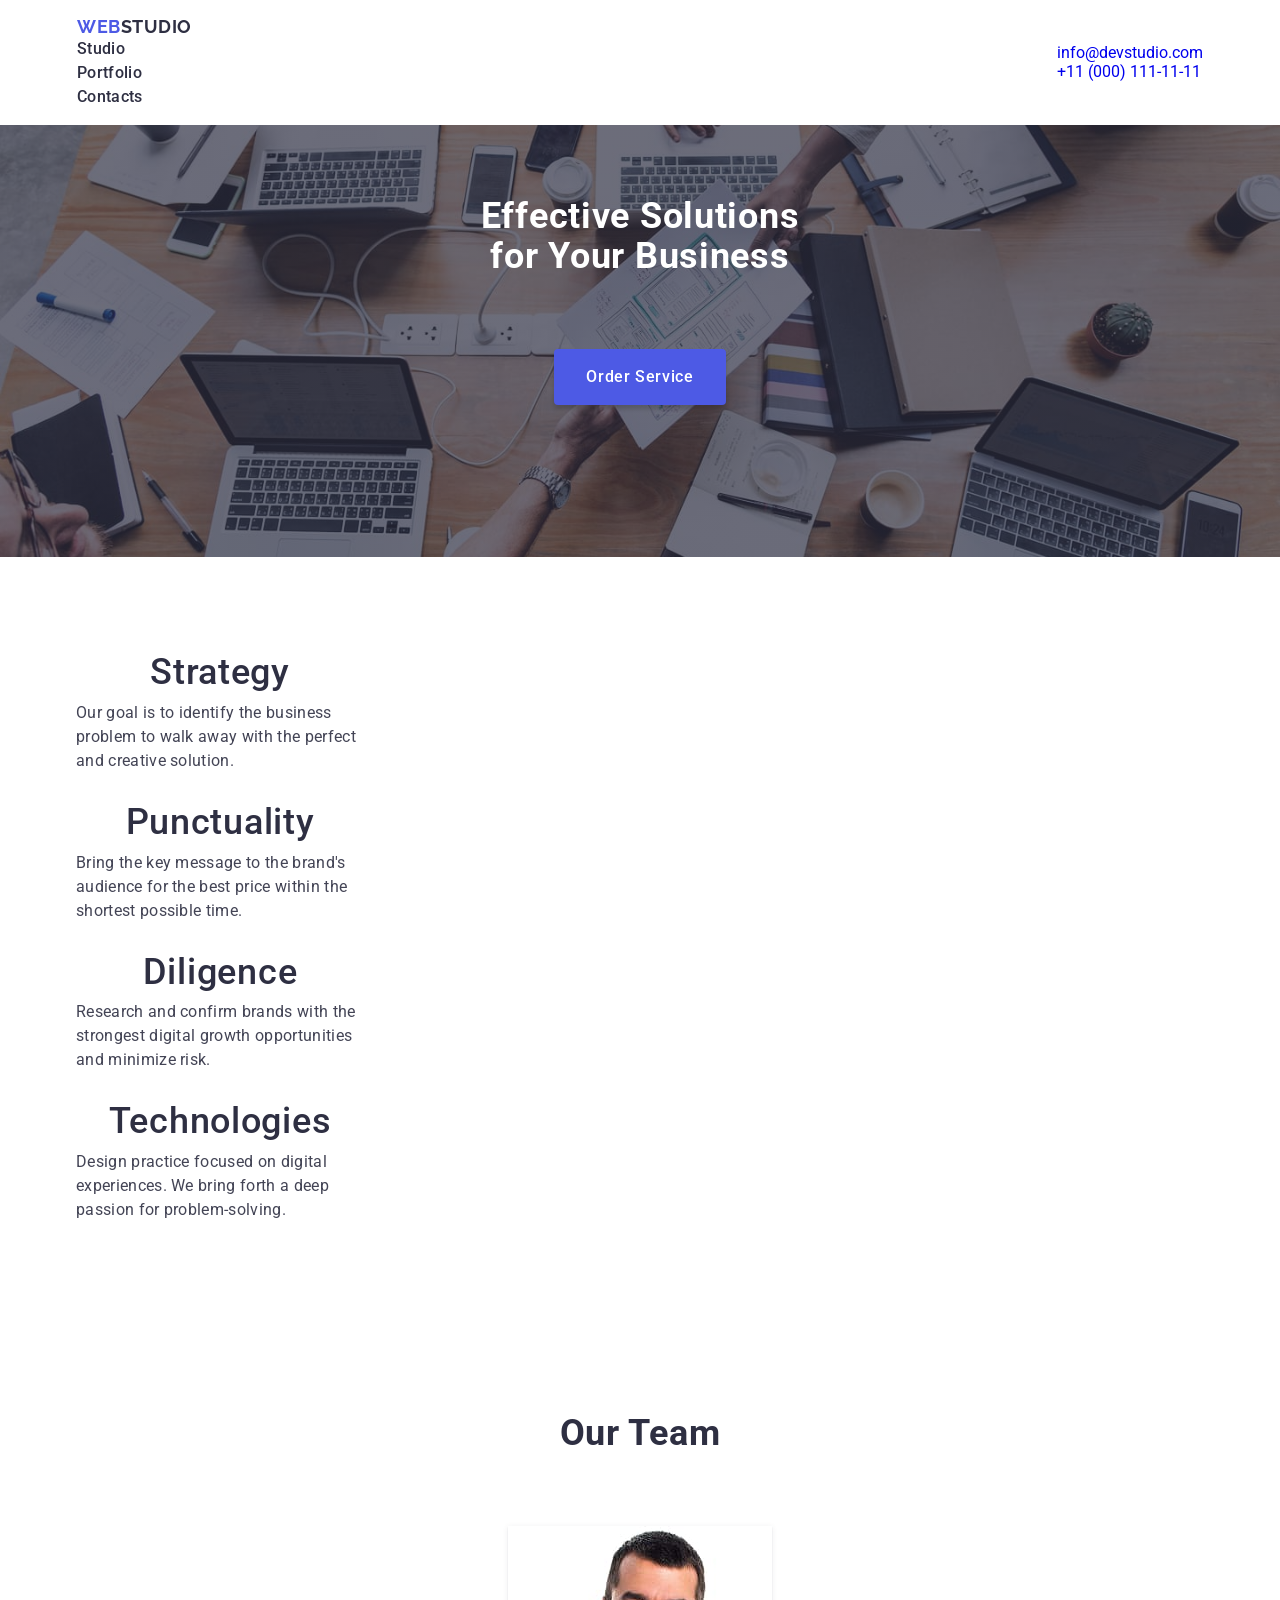
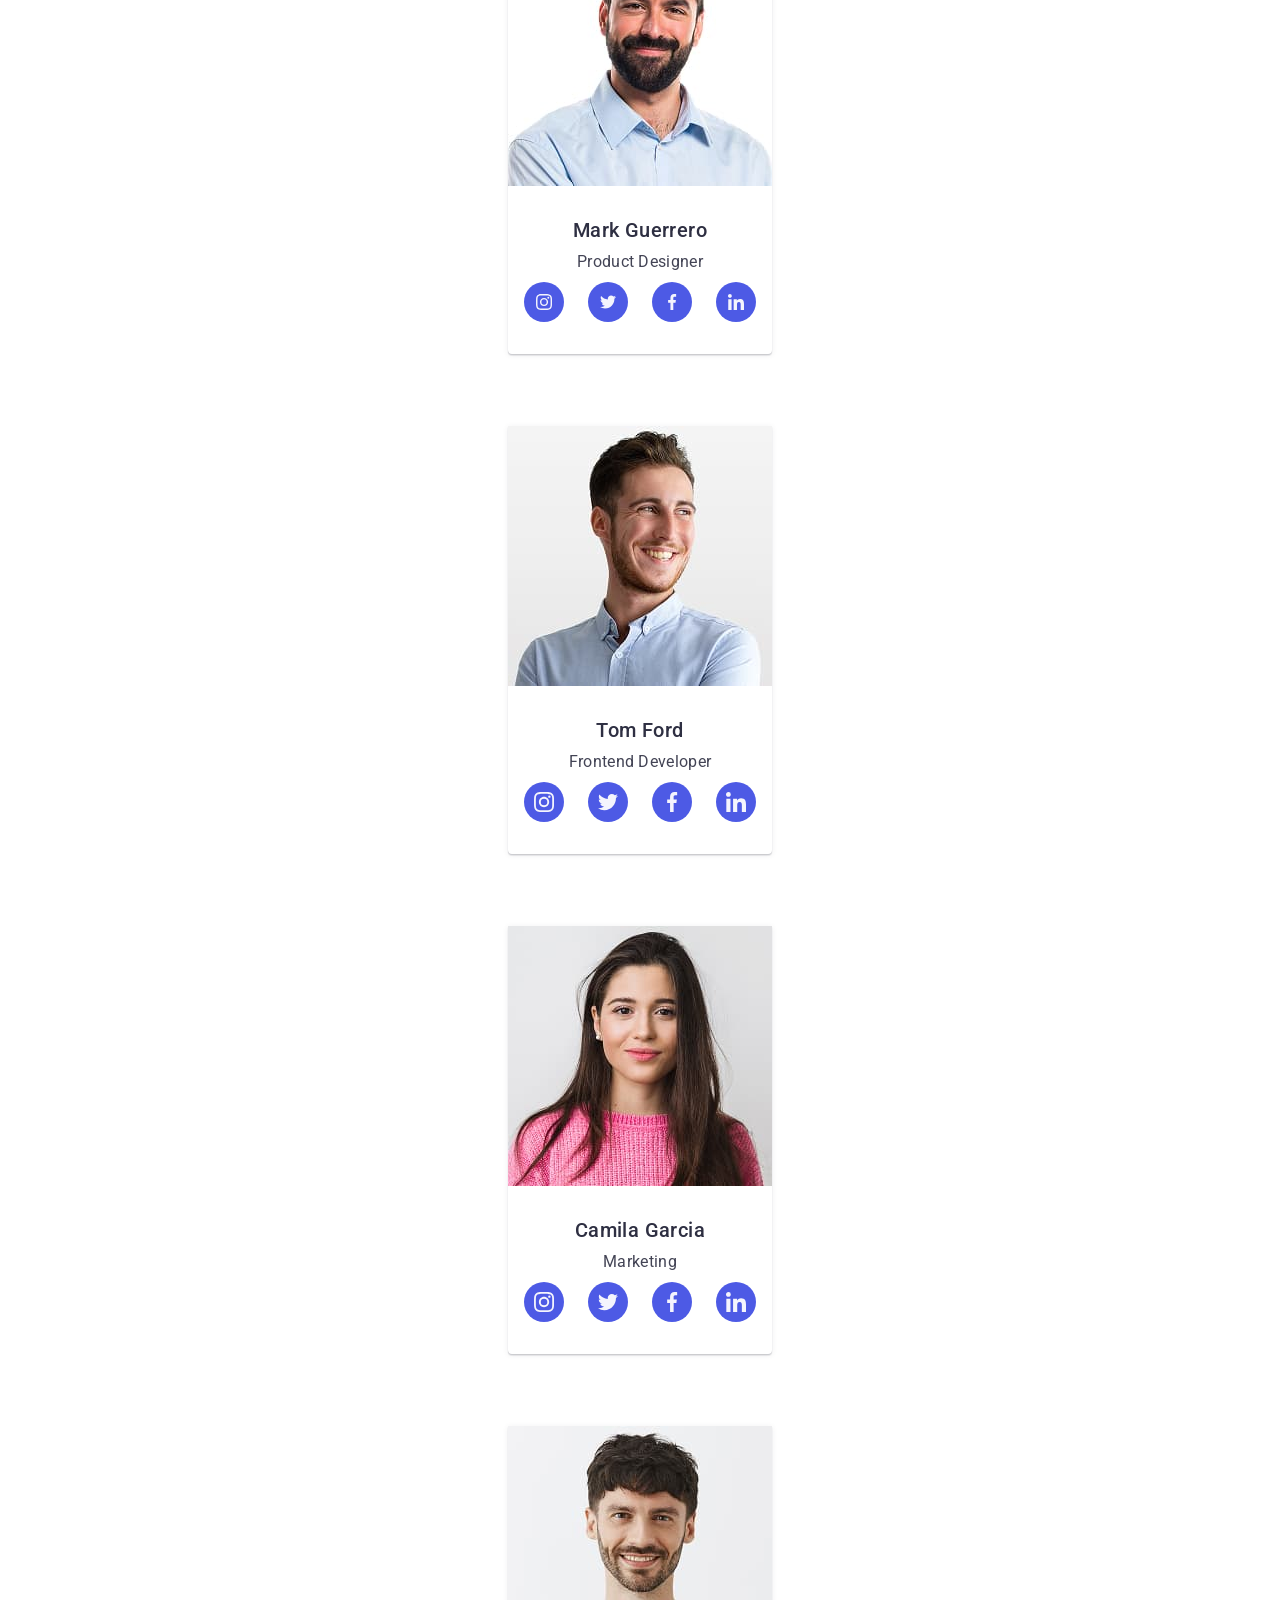
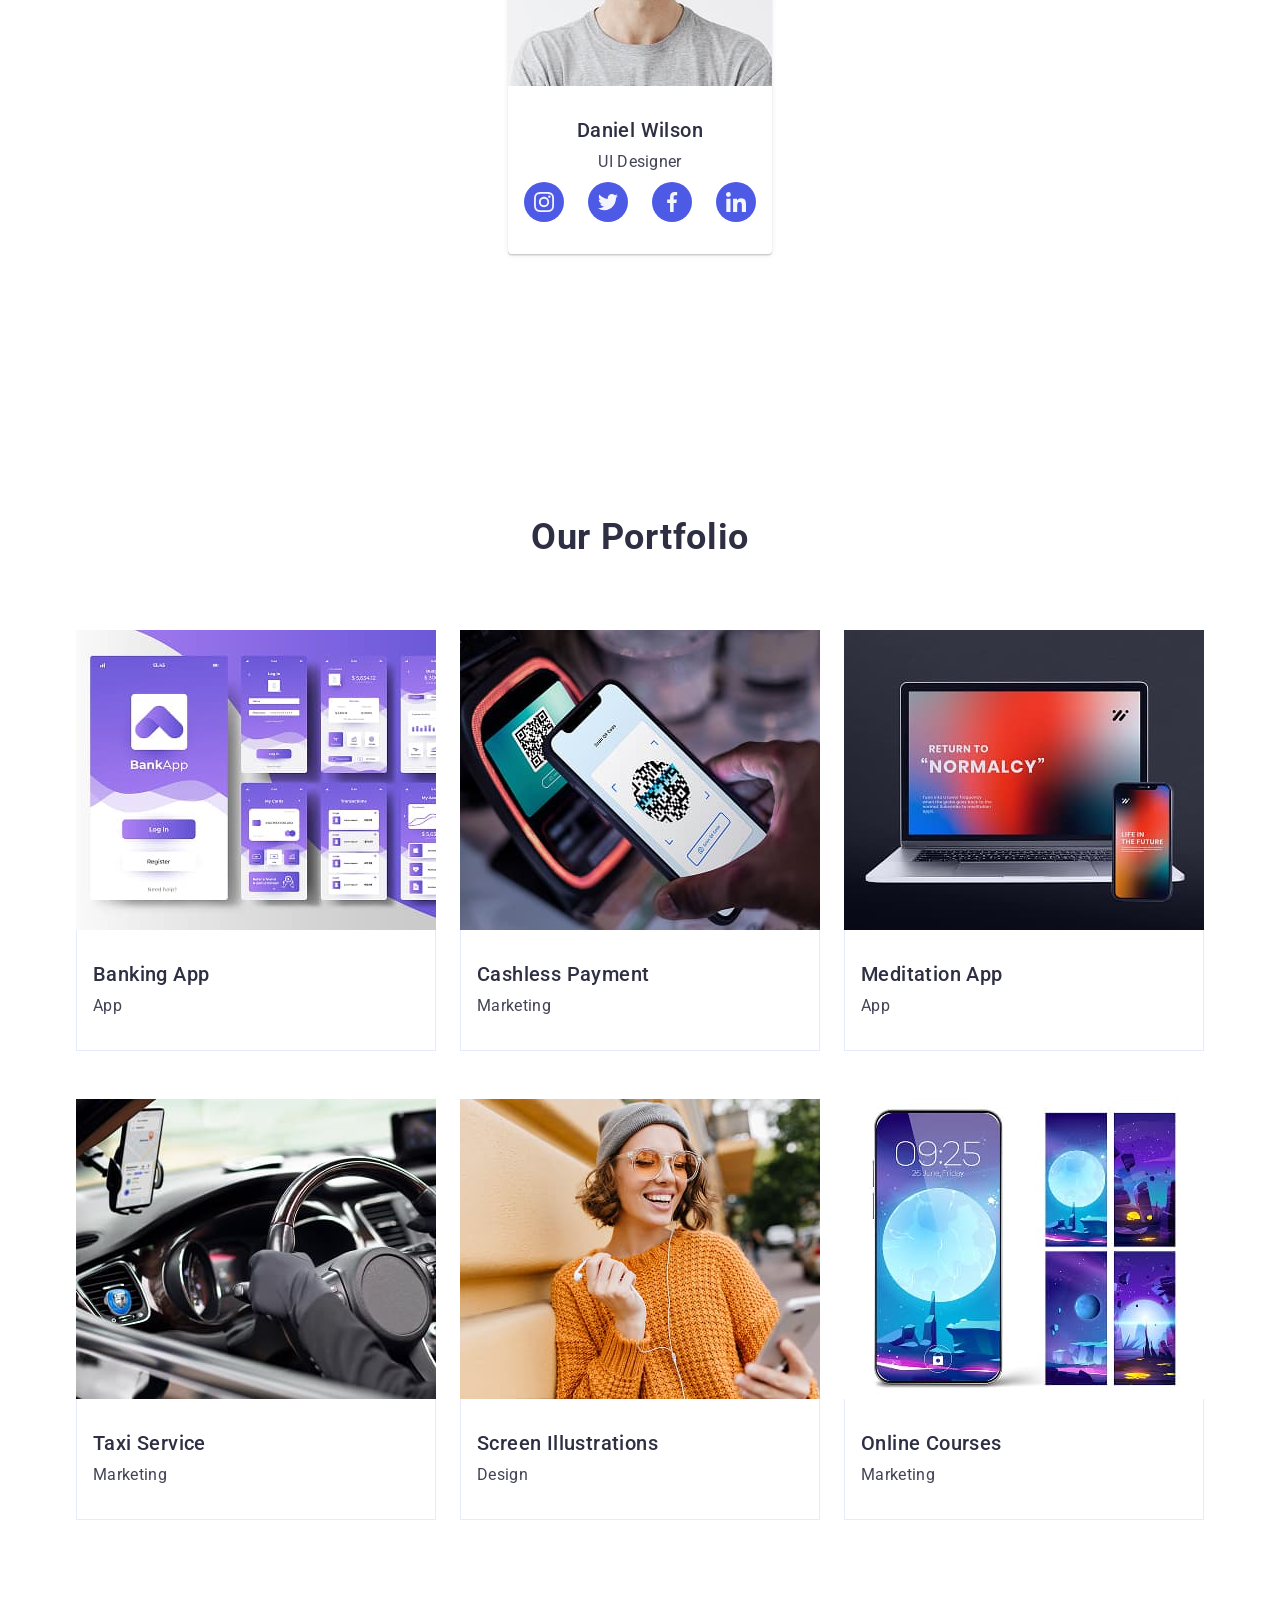
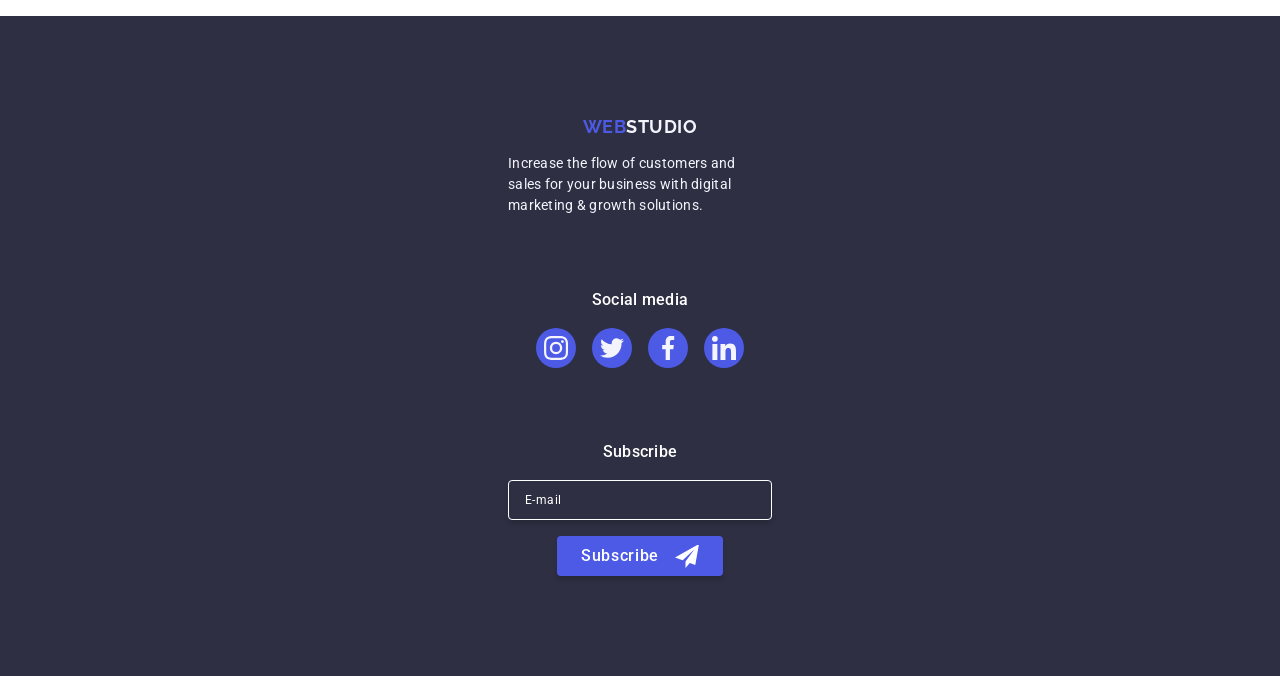
==== commit 095cc790: "mobile" ====
--- a/index.html
+++ b/index.html
@@ -530,7 +530,7 @@
           </ul>
         </div>
         <div class="footer-field">
-          <p class="footer-label">Subscribe</p>
+          <p class="footer-title">Subscribe</p>
           <form class="footer-form">
             <label class="footer-label"
               ><input
--- a/css/styles.css
+++ b/css/styles.css
@@ -466,12 +466,12 @@
   color: var(--paragraph-color);
 }
 
-.team-list {
+/* .team-list {
   background-color: var(--background-color);
   border-radius: 0px 0px 4px 4px;
   box-shadow: 0px 1px 6px rgba(46, 47, 66, 0.08),
     0px 1px 1px rgba(46, 47, 66, 0.16), 0px 2px 1px rgba(46, 47, 66, 0.08);
-}
+} */
 
 .team-list {
   background: var(--white);
--- a/css/mobile.css
+++ b/css/mobile.css
@@ -125,7 +125,7 @@
 
 .section {
   /* padding-top: 120px; */
-    /* padding-top: 96px;
+  /* padding-top: 96px;
   padding-bottom: 120px; */
   /* padding: 96px 0; */
   /* max-width: 1440px;
@@ -392,6 +392,248 @@
   height: 24;
 }
 
+/* modal */
+
+/* modal backdrop */
+
+.backdrop {
+  position: fixed;
+  top: 0;
+  left: 0;
+  width: 100%;
+  height: 100%;
+  overflow-y: auto;
+  background-color: hsla(237, 18%, 22%, 0.4);
+  transition: opacity 250ms cubic-bezier(0.4, 0, 0.2, 1),
+    visibility 250ms cubic-bezier(0.4, 0, 0.2, 1);
+}
+
+.backdrop.is-hidden {
+  opacity: 0;
+  pointer-events: none;
+}
+
+/* modal */
+
+.modal {
+  position: absolute;
+  top: 50%;
+  left: 50%;
+  transform: translate(-50%, -50%);
+  width: 320px;
+  height: 100%;
+  max-width: 100%;
+  padding: 72px 24px 24px 24px;
+  background-color: #fcfcfc;
+  box-shadow: 0px 1px 1px 0px #00000024, 0px 1px 3px 0px #0000001f,
+    0px 2px 1px 0px #00000033;
+  border-radius: 4px;
+  transition: transform 250ms cubic-bezier(0.4, 0, 0.2, 1);
+}
+
+.modal-btn {
+  position: absolute;
+  display: inline-block;
+  align-items: center;
+  bottom: 24px;
+  right: 50%;
+  transform: translateX(50%);
+  border: none;
+}
+
+.modal-title {
+  color: var(--h-color);
+  text-align: center;
+}
+
+.modal-close-btn {
+  position: absolute;
+  right: 24px;
+  top: 24px;
+  display: flex;
+  justify-content: center;
+  align-items: center;
+  width: 24px;
+  height: 24px;
+  padding: 0;
+  background: #e7e9fc;
+  border: 1px solid #0000001a;
+  border-radius: 50%;
+  box-sizing: border-box;
+  color: #000000;
+  transition: background-color 250ms cubic-bezier(0.4, 0, 0.2, 1),
+    border 250ms cubic-bezier(0.4, 0, 0.2, 1);
+}
+
+.modal-close-btn:hover,
+.modal-close-btn:focus {
+  background-color: #404bbf;
+  color: #ffffff;
+  border: none;
+}
+
+.vector-svg {
+  fill: currentColor;
+  transition: fill 250ms cubic-bezier(0.4, 0, 0.2, 1);
+}
+
+/* form */
+
+.modal-form {
+}
+
+.form-field {
+  position: relative;
+}
+
+.form-container {
+  margin-bottom: 8px;
+}
+
+.form-field textarea::placeholder {
+  color: #2e2f4266;
+}
+
+.form-input {
+  display: flex;
+  box-sizing: border-box;
+  padding: 8px 16px 8px 38px;
+  width: 100%;
+  height: 40px;
+  border: 1px solid rgba(46, 47, 66, 0.4);
+  border-radius: 4px;
+  outline: transparent;
+  background-color: transparent;
+  color: rgba(46, 47, 66, 1);
+  transition: border-color 250ms cubic-bezier(0.4, 0, 0.2, 1);
+}
+.form-input:focus + .input-container {
+  color: var(--accent-color);
+}
+
+.form-input:focus {
+  border: 1px solid var(--accent-color);
+}
+
+.form-label {
+  display: block;
+  font-weight: 400;
+  font-size: 12px;
+  line-height: 1.17;
+  letter-spacing: 0.04em;
+  color: #8e8f99;
+  margin-bottom: 4px;
+  width: 100%;
+  height: 15px;
+}
+
+/* textarea */
+.textarea-container {
+  margin-bottom: 16px;
+}
+
+textarea {
+  width: 100%;
+  max-height: 120px;
+  border: 1px solid rgba(46, 47, 66, 0.4);
+  border-radius: 4px;
+  font-weight: 400;
+  font-size: 12px;
+  line-height: 1.17;
+  letter-spacing: 0.04em;
+  background-color: transparent;
+  color: rgba(46, 47, 66, 0.4);
+  padding: 8px 16px;
+  resize: none;
+  outline: transparent;
+}
+.form-textarea {
+  resize: none;
+  transition: border 250ms cubic-bezier(0.4, 0, 0.2, 1);
+  transition: border-color 250ms cubic-bezier(0.4, 0, 0.2, 1);
+}
+
+.form-textarea:focus {
+  border: 1px solid var(--accent-color);
+}
+
+.modal-svg {
+  fill: currentColor;
+  transform: var(--transition);
+}
+
+.input-icon {
+  position: absolute;
+  top: 50%;
+  left: 16px;
+  transform: translateY(-50%);
+  color: var(--h-color);
+  transition: fill 250ms cubic-bezier(0.4, 0, 0.2, 1);
+  fill: currentColor;
+}
+
+.form-input:focus + .input-icon {
+  color: var(--accent-color);
+}
+
+/* checkbox */
+
+.checkbox-container {
+  display: flex;
+  margin-bottom: 24px;
+}
+
+.check-text {
+  display: flex;
+}
+
+.checkbox-span {
+  display: inline-block;
+  width: 16px;
+  height: 16px;
+  border: 1px solid rgba(46, 47, 66, 0.4);
+  border-radius: 2px;
+  transition: background-color 250ms cubic-bezier(0.4, 0, 0.2, 1),
+    border 250ms cubic-bezier(0.4, 0, 0.2, 1),
+    fill 250ms cubic-bezier(0.4, 0, 0.2, 1);
+  display: inline-flex;
+  align-items: center;
+  justify-content: center;
+  fill: transparent;
+  margin-right: 8px;
+  fill: transparent;
+}
+
+.check-text-link {
+  color: var(--accent-color);
+}
+
+.check-text {
+  width: 100%;
+  font-weight: 400;
+  font-style: Regular;
+  font-size: 12px;
+  line-height: 1.17;
+  letter-spacing: 0.04%;
+}
+
+.check-text:hover .checkbox-span {
+  cursor: pointer;
+}
+
+.policy-icon {
+  display: flex;
+  align-items: center;
+  justify-content: center;
+  fill: #fff;
+}
+
+.policy-check:checked + .check-text .checkbox-span {
+  border: none;
+  background-color: #404bbf;
+  fill: #f4f4fd;
+}
+
 /* hero */
 
 .hero {
@@ -448,7 +690,7 @@
   color: var(--background-color);
   background: #4d5ae5;
   min-width: 169px;
-  height: 56px;
+  min-height: 56px;
   padding: 16px 32px 16px 32px;
   border-radius: 4px;
   box-shadow: 0px 4px 4px 0px #00000026;
@@ -497,8 +739,8 @@
   text-align: center;
   font-weight: 500;
   /* font-size: 20px; */
-   /* line-height: 1.2; */
-   font-size: 36px;
+  /* line-height: 1.2; */
+  font-size: 36px;
   line-height: 1.1;
   letter-spacing: 0.02em;
   color: var(--h-color);
@@ -511,3 +753,305 @@
   color: var(--paragraph-color);
   max-width: 288px;
 }
+
+*our_team*/ .our-team {
+  background-color: var(--logo-color);
+}
+
+.our-team-title {
+  font-weight: bold;
+  font-size: 36px;
+  line-height: 1.11;
+  text-align: center;
+  letter-spacing: 0.02em;
+  text-transform: capitalize;
+  color: var(--h-color);
+  margin-bottom: 72px;
+}
+
+.subtitle {
+  font-weight: 500;
+  font-size: 20px;
+  line-height: 1.2;
+  letter-spacing: 0.02em;
+  color: var(--h-color);
+}
+.after-title {
+  font-size: 16px;
+  line-height: 1.5;
+  letter-spacing: 0.02em;
+  color: var(--paragraph-color);
+}
+
+.team-list {
+  background: var(--white);
+  border-radius: 0 0 4px 4px;
+  box-shadow: 0 2px 1px 0 rgba(46, 47, 66, 0.08),
+    0 1px 1px 0 rgba(46, 47, 66, 0.16), 0 1px 6px 0 rgba(46, 47, 66, 0.08);
+  text-align: center;
+  margin: 0 auto;
+  width: 100%;
+  max-width: 264px;
+  margin-bottom: 72px;
+}
+
+.team-list img {
+  margin: 0 auto;
+  width: 100%;
+  max-width: 264px;
+  max-height: 260px;
+}
+
+.team-card {
+  width: 264px;
+  text-align: center;
+  padding: 32px 0 32px 0;
+  border-radius: 0px 0px 4px 4px;
+}
+
+.team-card {
+  width: 264px;
+  text-align: center;
+  padding: 32px 0 32px 0;
+  border-radius: 0px 0px 4px 4px;
+}
+
+.subtitle {
+  margin-bottom: 8px;
+}
+
+/*our-team social list */
+.social-list {
+  padding-left: 16px;
+  padding-right: 16px;
+  display: flex;
+  gap: 24px;
+  justify-content: center;
+  margin-top: 8px;
+  /* width: 232px; */
+}
+
+.social-link {
+  width: 40px;
+  height: 40px;
+  background-color: var(--accent-color);
+  display: flex;
+  align-items: center;
+  justify-content: center;
+  border-radius: 50%;
+  color: #f4f4fd;
+  transition: background-color 250ms cubic-bezier(0.4, 0, 0.2, 1);
+}
+
+.icon-svg {
+  fill: #f4f4fd;
+  display: block;
+}
+
+.social-link:hover,
+.social-link:focus {
+  background-color: var(--focus-color);
+  color: #ffffff;
+}
+
+/* our portfolio */
+
+.portfolio-list {
+  display: flex;
+  column-gap: 24px;
+  flex-wrap: wrap;
+}
+
+.portfolio-card {
+  padding: 32px 16px;
+  padding-bottom: 32px;
+  border-bottom: 1px solid #e7e9fc;
+  border-left: 1px solid #e7e9fc;
+  border-right: 1px solid #e7e9fc;
+  box-sizing: border-box;
+  position: relative;
+}
+.portfolio-item:hover {
+  box-shadow: 0px 1px 6px rgba(46, 47, 66, 0.08),
+    0px 1px 1px rgba(46, 47, 66, 0.16), 0px 2px 1px rgba(46, 47, 66, 0.08);
+}
+
+.portfolio-item {
+  background-color: var(--background-color);
+  width: fit-content;
+  margin-bottom: 48px;
+  transition: box-shadow 250ms cubic-bezier(0.4, 0, 0.2, 1);
+}
+
+.portfolio-item:nth-last-child(-n + 3) {
+  margin-bottom: 0;
+}
+
+/* portfolio invisible cards  */
+
+.portfolio-item-img-text {
+  display: flex;
+  font-weight: 400;
+  font-size: 16px;
+  line-height: 1.5;
+  letter-spacing: 0.02em;
+  height: 100%;
+  width: 100%;
+  padding: 40px 32px;
+  color: var(--logo-color);
+  background: var(--accent-color);
+  position: absolute;
+  top: 0;
+  transform: translateY(100%);
+  transition: transform 250ms cubic-bezier(0.4, 0, 0.2, 1);
+}
+
+.container-item-img:hover .portfolio-item-img-text {
+  transform: translateY(0);
+}
+
+.container-item-img {
+  position: relative;
+  overflow: hidden;
+}
+/*footer*/
+
+/* .footer-link-container {
+  margin-right: 80px;
+} */
+
+.footer-logo {
+  font-family: "Raleway", sans-serif;
+  font-weight: bold;
+  text-transform: uppercase;
+  font-size: 18px;
+  line-height: 1.17;
+  letter-spacing: 0.03em;
+  display: inline-block;
+  color: var(--accent-color);
+  margin-bottom: 16px;
+}
+
+.footer-background {
+  background: var(--h-color);
+  padding: 100px 0 100px 0;
+}
+
+.footer-logo-studio {
+  font-family: "Raleway", sans-serif;
+  font-weight: bold;
+  text-transform: uppercase;
+  font-size: 18px;
+  line-height: 1.17;
+  letter-spacing: 0.03em;
+  color: var(--logo-color);
+}
+
+.footer-after-title {
+  text-align: left;
+  font-size: 14px;
+  line-height: 1.5;
+  letter-spacing: 0.02em;
+  color: var(--logo-color);
+  width: 264px;
+}
+
+.footer-container {
+  display: flex;
+  flex-direction: column;
+  align-items: center;
+  /* align-items: baseline; */
+}
+
+.footer-container > * {
+  text-align: center;
+}
+
+.footer-container > *:not(:last-child) {
+  margin-bottom: 72px;
+}
+
+.footer-title {
+  font-weight: 500;
+  font-size: 16px;
+  line-height: 1.5;
+  letter-spacing: 0.02em;
+  color: #ffffff;
+  margin-bottom: 16px;
+}
+
+/* footer form */
+
+.footer-form {
+  display: flex;
+  flex-direction: column;
+  align-items: center;
+  /* gap: 24px; */
+  width: 100%;
+}
+
+/* .footer-field {
+  position: relative;
+  width: 453px;
+  height: 80px;
+  display: flex;
+  flex-direction: column;
+  align-items: flex-start;
+  box-sizing: border-box;
+  margin: 0;
+  padding: 0;
+} */
+
+.footer-label {
+  display: block;
+  font-weight: 500;
+  font-size: 16px;
+  line-height: 1.5;
+  letter-spacing: 0.02em;
+  color: #ffffff;
+  margin-bottom: 16px;
+}
+
+.footer-input {
+  outline: none;
+  background-color: transparent;
+  border: 1px solid #ffffff;
+  box-sizing: border-box;
+  box-shadow: 0px 4px 4px 0px #00000026;
+  border-radius: 4px;
+  width: 264px;
+  height: 40px;
+  padding: 16px;
+  font-size: 12px;
+  font-weight: 400;
+  font-style: Regular;
+  line-height: 2;
+  letter-spacing: 0.04em;
+  color: #ffffff;
+}
+
+.footer-label input::placeholder {
+  color: #ffffff;
+}
+
+/* footer-btn */
+
+.footer-btn {
+  box-sizing: border-box;
+  min-width: 165px;
+  min-height: 40px;
+  padding: 0 24px 0 24px;
+  box-sizing: border-box;
+  background-color: var(--accent-color);
+  display: inline-flex; 
+  justify-content: center;
+  align-items: center;
+}
+
+.icon-send {
+  margin-left: 16px;
+}
+
+.footer-btn:hover {
+  cursor: pointer;
+}
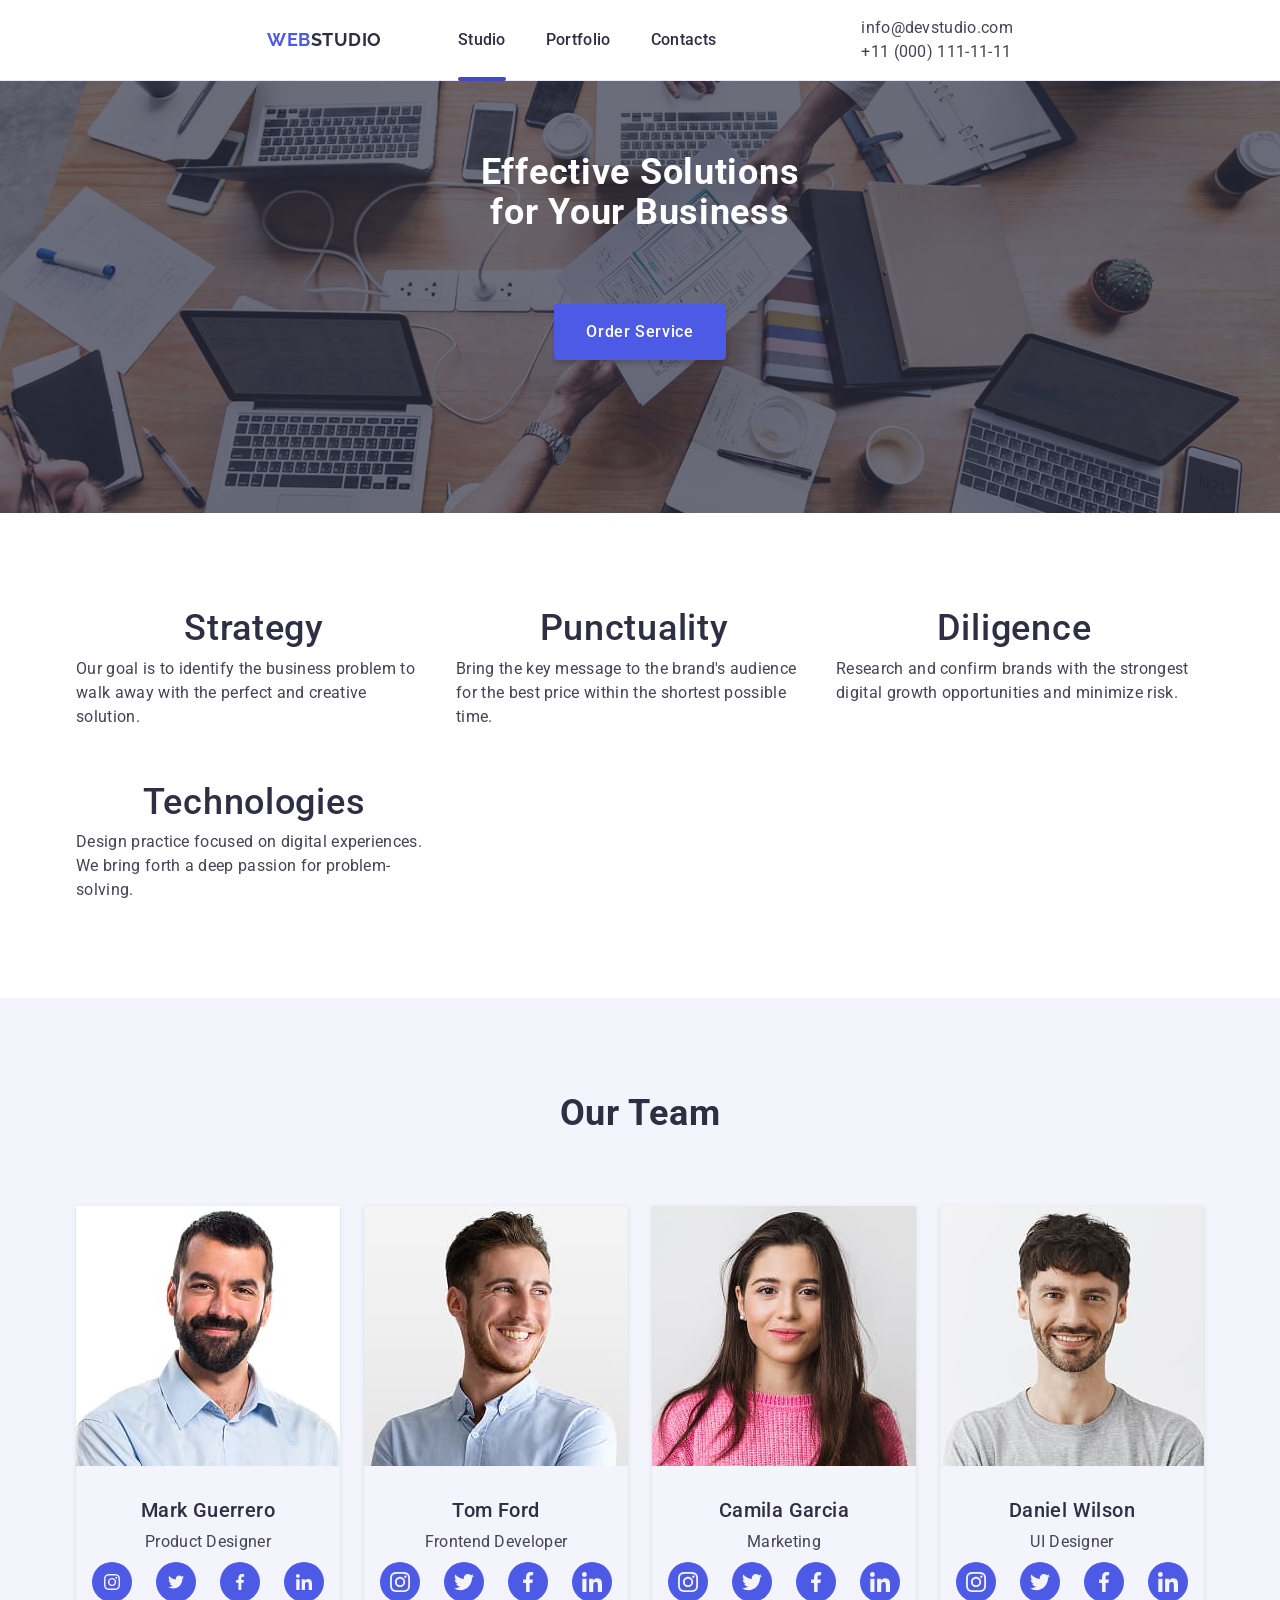
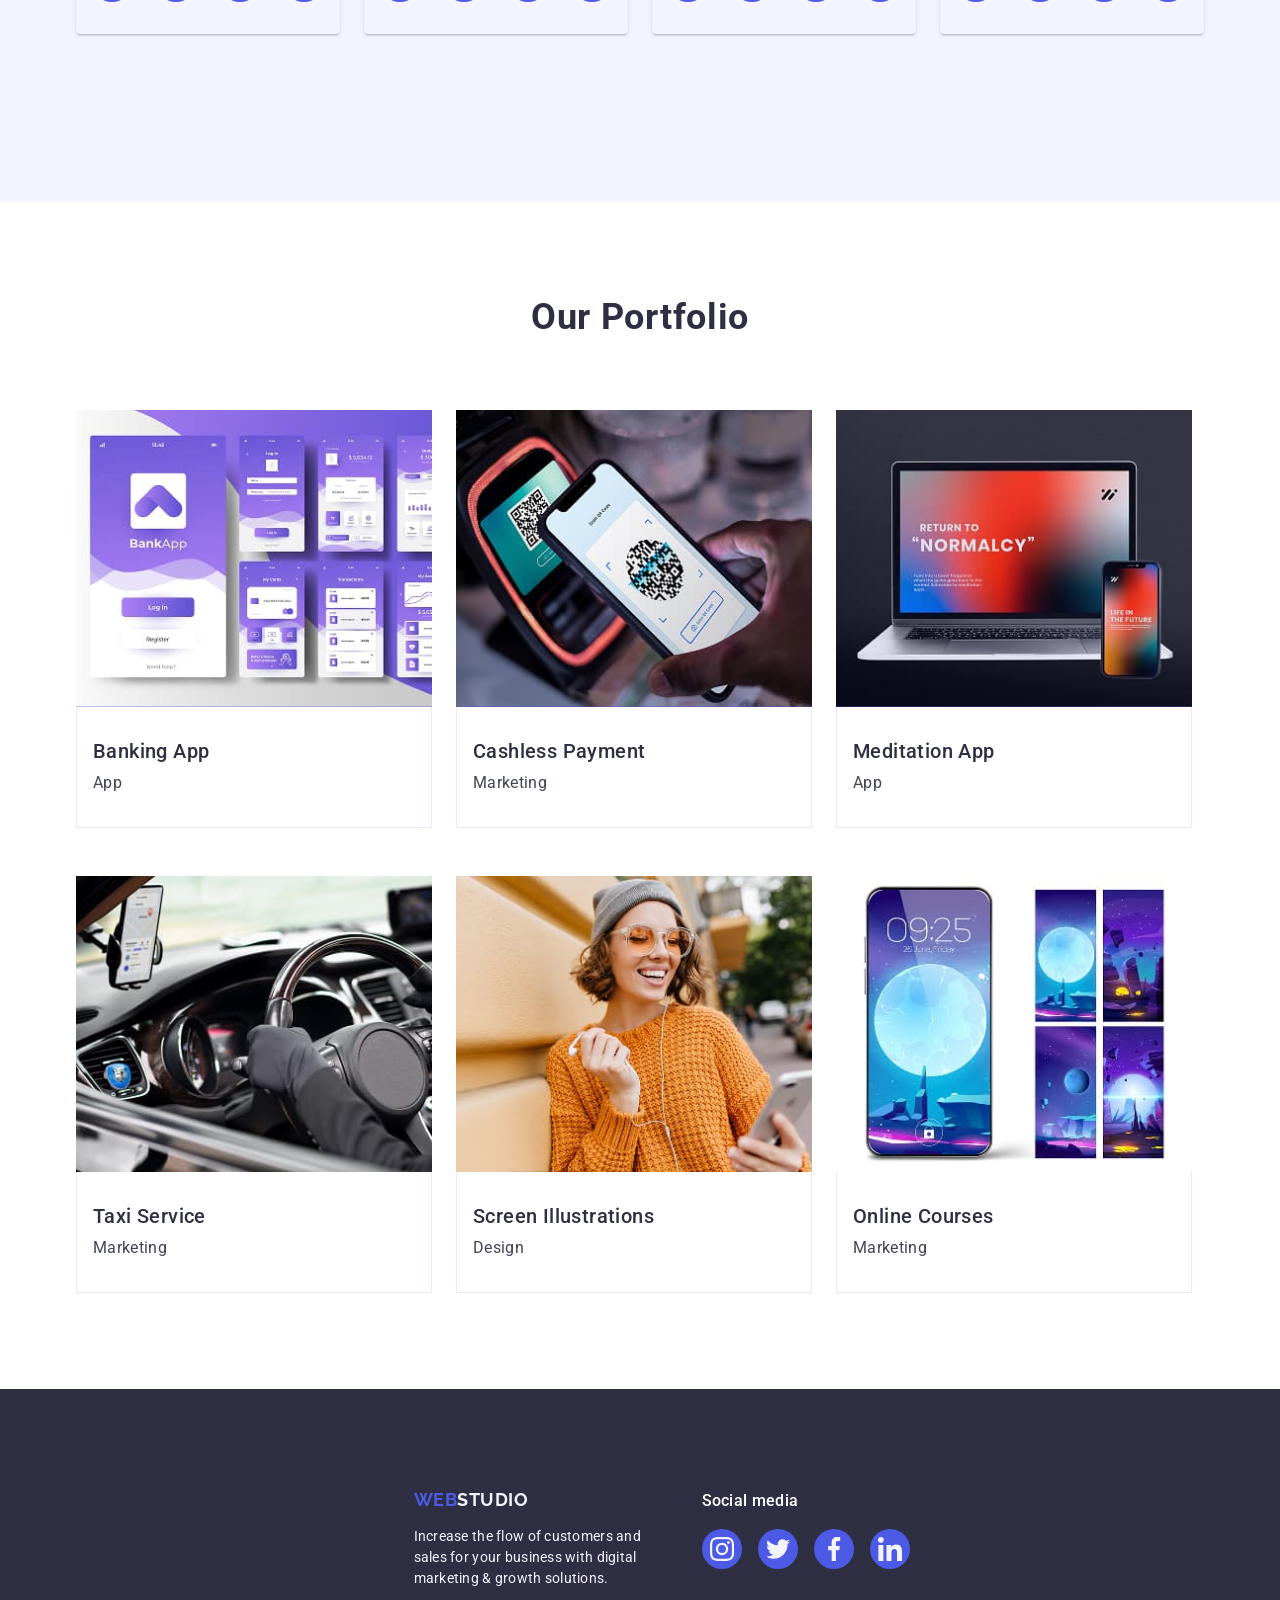
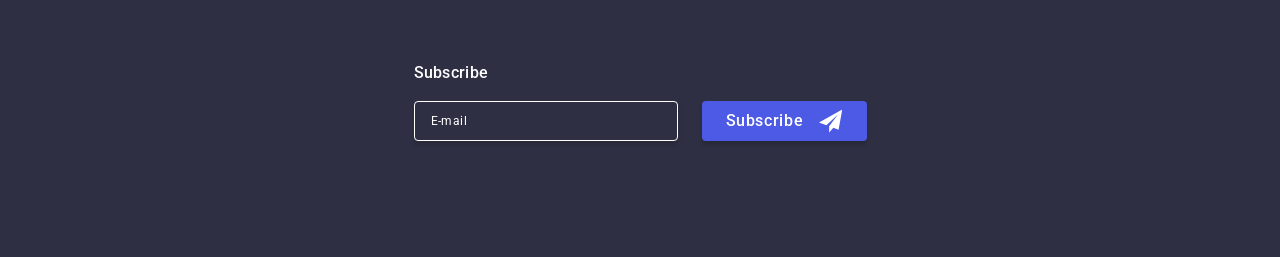
==== commit 805a0897: "tablet" ====
--- a/index.html
+++ b/index.html
@@ -114,41 +114,41 @@
               </li>
             </ul>
             <ul class="list social-footer-list">
-            <li class="social-item-footer">
-              <a href="#" class="social-link-footer">
-                <svg class="footer-svg" width="24" height="24">
-                  <use href="./images/icons.svg#instagram"></use>
-                </svg>
-              </a>
-            </li>
-            <li class="social-item-footer">
-              <a href="#" class="social-link-footer">
-                <svg class="footer-svg" width="24" height="24">
-                  <use href="./images/icons.svg#twitter" />
-                </svg>
-              </a>
-            </li>
-            <li class="social-item-footer">
-              <a href="#" class="social-link-footer">
-                <svg class="footer-svg" width="24" height="24">
-                  <use href="./images/icons.svg#facebook" />
-                </svg>
-              </a>
-            </li>
-            <li class="social-item-footer">
-              <a href="#" class="social-link-footer">
-                <svg class="footer-svg" width="24" height="24">
-                  <use href="./images/icons.svg#linkedin" />
-                </svg>
-              </a>
-            </li>
-          </ul>
+              <li class="social-item-footer">
+                <a href="#" class="social-link-footer">
+                  <svg class="footer-svg" width="24" height="24">
+                    <use href="./images/icons.svg#instagram"></use>
+                  </svg>
+                </a>
+              </li>
+              <li class="social-item-footer">
+                <a href="#" class="social-link-footer">
+                  <svg class="footer-svg" width="24" height="24">
+                    <use href="./images/icons.svg#twitter" />
+                  </svg>
+                </a>
+              </li>
+              <li class="social-item-footer">
+                <a href="#" class="social-link-footer">
+                  <svg class="footer-svg" width="24" height="24">
+                    <use href="./images/icons.svg#facebook" />
+                  </svg>
+                </a>
+              </li>
+              <li class="social-item-footer">
+                <a href="#" class="social-link-footer">
+                  <svg class="footer-svg" width="24" height="24">
+                    <use href="./images/icons.svg#linkedin" />
+                  </svg>
+                </a>
+              </li>
+            </ul>
           </div>
         </div>
       </div>
     </section>
     <main class="main-padding">
-      <section class="hero ">
+      <section class="hero">
         <div class="hero-container container">
           <h1 class="hero-title">
             Effective Solutions <br />
@@ -378,7 +378,7 @@
                 <img
                   src="./images/img5.jpg"
                   alt="mobile app pages"
-                  width="360"
+                  width="356"
                 />
                 <p class="portfolio-item-img-text">
                   14 Stylish and User-Friendly App Design Concepts · Task
@@ -396,7 +396,7 @@
                 <img
                   src="./images/img6.jpg"
                   alt="phone scans QR code"
-                  width="360"
+                  width="356"
                 />
                 <p class="portfolio-item-img-text">
                   14 Stylish and User-Friendly App Design Concepts · Task
@@ -414,7 +414,7 @@
                 <img
                   src="./images/img7.jpg"
                   alt="laptop and phone"
-                  width="360"
+                  width="356"
                 />
                 <p class="portfolio-item-img-text">
                   14 Stylish and User-Friendly App Design Concepts · Task
@@ -432,7 +432,7 @@
                 <img
                   src="./images/img8.jpg"
                   alt="car steering wheel and its control panel"
-                  width="360"
+                  width="356"
                 />
                 <p class="portfolio-item-img-text">
                   14 Stylish and User-Friendly App Design Concepts · Task
@@ -450,7 +450,7 @@
                 <img
                   src="./images/img9.jpg"
                   alt="girl in headphones"
-                  width="360"
+                  width="356"
                 />
                 <p class="portfolio-item-img-text">
                   14 Stylish and User-Friendly App Design Concepts · Task
@@ -468,7 +468,7 @@
                 <img
                   src="./images/img10.jpg"
                   alt="phone screen wallpaper"
-                  width="360"
+                  width="356"
                 />
                 <p class="portfolio-item-img-text">
                   14 Stylish and User-Friendly App Design Concepts · Task
@@ -487,48 +487,51 @@
     </main>
     <footer class="footer-background">
       <div class="footer-container container">
-        <div class="footer-web-studio">
-          <a class="footer-logo link" href="./index.html" lang="en"
-            >WEB<span class="footer-logo-studio">Studio</span></a
-          >
-          <p class="footer-after-title">
-            Increase the flow of customers and sales for your business with
-            digital marketing & growth solutions.
-          </p>
+        <div class="ffffff">
+          <div class="footer-web-studio">
+            <a class="footer-logo link" href="./index.html" lang="en"
+              >WEB<span class="footer-logo-studio">Studio</span></a
+            >
+            <p class="footer-after-title">
+              Increase the flow of customers and sales for your business with
+              digital marketing & growth solutions.
+            </p>
+          </div>
+          <div class="footer-link-container">
+            <p class="footer-title title">Social media</p>
+            <ul class="list social-footer-list">
+              <li class="social-item-footer">
+                <a href="#" class="social-link-footer">
+                  <svg class="footer-svg" width="24" height="24">
+                    <use href="./images/icons.svg#instagram"></use>
+                  </svg>
+                </a>
+              </li>
+              <li class="social-item-footer">
+                <a href="#" class="social-link-footer">
+                  <svg class="footer-svg" width="24" height="24">
+                    <use href="./images/icons.svg#twitter" />
+                  </svg>
+                </a>
+              </li>
+              <li class="social-item-footer">
+                <a href="#" class="social-link-footer">
+                  <svg class="footer-svg" width="24" height="24">
+                    <use href="./images/icons.svg#facebook" />
+                  </svg>
+                </a>
+              </li>
+              <li class="social-item-footer">
+                <a href="#" class="social-link-footer">
+                  <svg class="footer-svg" width="24" height="24">
+                    <use href="./images/icons.svg#linkedin" />
+                  </svg>
+                </a>
+              </li>
+            </ul>
+          </div>
         </div>
-        <div class="footer-link-container">
-          <p class="footer-title title">Social media</p>
-          <ul class="list social-footer-list">
-            <li class="social-item-footer">
-              <a href="#" class="social-link-footer">
-                <svg class="footer-svg" width="24" height="24">
-                  <use href="./images/icons.svg#instagram"></use>
-                </svg>
-              </a>
-            </li>
-            <li class="social-item-footer">
-              <a href="#" class="social-link-footer">
-                <svg class="footer-svg" width="24" height="24">
-                  <use href="./images/icons.svg#twitter" />
-                </svg>
-              </a>
-            </li>
-            <li class="social-item-footer">
-              <a href="#" class="social-link-footer">
-                <svg class="footer-svg" width="24" height="24">
-                  <use href="./images/icons.svg#facebook" />
-                </svg>
-              </a>
-            </li>
-            <li class="social-item-footer">
-              <a href="#" class="social-link-footer">
-                <svg class="footer-svg" width="24" height="24">
-                  <use href="./images/icons.svg#linkedin" />
-                </svg>
-              </a>
-            </li>
-          </ul>
-        </div>
+
         <div class="footer-field">
           <p class="footer-title">Subscribe</p>
           <form class="footer-form">
--- a/css/mobile.css
+++ b/css/mobile.css
@@ -152,8 +152,8 @@
 }
 @media (min-width: 768px) {
   .container {
-    padding-left: 32px;
-    padding-right: 32px;
+    padding-left: 16px;
+    padding-right: 16px;
   }
 }
 @media (min-width: 1200px) {
@@ -180,6 +180,102 @@
   .header-list,
   .header-address {
     display: none;
+  }
+}
+
+@media screen and (min-width: 767px) {
+  .flex-header {
+    border-bottom: 1px solid #e7e9fc;
+    background-color: var(--background-color);
+    box-shadow: 0px 2px 1px rgba(46, 47, 66, 0.08),
+      0px 1px 1px rgba(46, 47, 66, 0.16), 0px 1px 6px rgba(46, 47, 66, 0.08);
+  }
+
+  /* Контейнер */
+  .header-container {
+    display: flex;
+    align-items: center;
+    justify-content: space-between;
+    width: 776px;
+    padding: 0 15px;
+    margin: 0 auto;
+  }
+
+  /* Навігація */
+  .header-nav {
+    display: flex;
+    align-items: center;
+  }
+
+  /* Список навігації */
+  .header-list {
+    display: flex;
+    gap: 40px;
+  }
+
+  /* Пункти навігації */
+  .header-item {
+    display: block;
+  }
+
+  /* Посилання */
+  .header-link {
+    font-weight: 500;
+    font-size: 16px;
+    line-height: 1.5;
+    letter-spacing: 0.02em;
+    color: var(--h-color);
+    padding: 24px 0;
+    position: relative;
+    transition: color 250ms cubic-bezier(0.4, 0, 0.2, 1);
+  }
+
+  .current {
+    color: var(--focus-color);
+  }
+
+  .current::after {
+    content: "";
+    display: flex;
+    border-radius: 2%;
+    transition: background-color 250ms linear;
+    position: absolute;
+    left: 0;
+    bottom: -8px;
+    width: 100%;
+    height: 4px;
+    border-radius: 2px;
+    background-color: var(--focus-color);
+  }
+
+  .header-link:hover,
+  .header-link:focus,
+  .header-link:active {
+    color: var(--focus-color);
+  }
+
+  /* Адреса */
+  .header-address {
+    font-weight: 400;
+    font-size: 16px;
+    line-height: 1.5;
+    letter-spacing: 0.02em;
+    color: var(--paragraph-color);
+    transition: color 250ms cubic-bezier(0.4, 0, 0.2, 1);
+    padding-top: 16px;
+    padding-bottom: 16px;
+  }
+
+  .address-list {
+    display: flex;
+    flex-direction: column;
+    /* gap: 40px;
+  flex-wrap: wrap; */
+  }
+
+  .header-address:hover,
+  .header-address:focus {
+    color: var(--focus-color);
   }
 }
 
@@ -421,6 +517,7 @@
   left: 50%;
   transform: translate(-50%, -50%);
   width: 320px;
+  min-height: 623px;
   height: 100%;
   max-width: 100%;
   padding: 72px 24px 24px 24px;
@@ -463,6 +560,16 @@
   color: #000000;
   transition: background-color 250ms cubic-bezier(0.4, 0, 0.2, 1),
     border 250ms cubic-bezier(0.4, 0, 0.2, 1);
+}
+
+.modal-btn {
+  position: absolute;
+  display: inline-block;
+  align-items: center;
+  bottom: 24px;
+  right: 50%;
+  transform: translateX(50%);
+  border: none;
 }
 
 .modal-close-btn:hover,
@@ -583,9 +690,9 @@
   margin-bottom: 24px;
 }
 
-.check-text {
-  display: flex;
-}
+/* .check-text {
+  display: flex;
+} */
 
 .checkbox-span {
   display: inline-block;
@@ -605,6 +712,7 @@
 }
 
 .check-text-link {
+  margin-left: 27px;
   color: var(--accent-color);
 }
 
@@ -703,6 +811,7 @@
 }
 
 /* advantage */
+
 /* @media screen and (max-width: 768px) {
   .container-svg {
     display: none;
@@ -724,6 +833,22 @@
 .advantage-list {
   box-sizing: border-box;
   width: 100%;
+}
+
+@media screen and (min-width: 768px) {
+  .advantage-list {
+    display: flex;
+    flex-wrap: wrap;
+    gap: 24px;
+    width: 100%;
+  }
+  .advantage-item {
+    width: 100%;
+    min-width: 356px;
+  }
+  .advantage-after-title {
+    min-width: 100%;
+  }
 }
 
 .advantage-item {
@@ -754,7 +879,9 @@
   max-width: 288px;
 }
 
-*our_team*/ .our-team {
+/* *our_team*/
+
+.our-team {
   background-color: var(--logo-color);
 }
 
@@ -795,6 +922,14 @@
   margin-bottom: 72px;
 }
 
+@media screen and (min-width: 768px) {
+  .our-team-list {
+    display: flex;
+    flex-wrap: wrap;
+    gap: 24px;
+  }
+}
+
 .team-list img {
   margin: 0 auto;
   width: 100%;
@@ -860,6 +995,18 @@
   display: flex;
   column-gap: 24px;
   flex-wrap: wrap;
+}
+
+@media screen and (min-width: 768px) {
+  .portfolio-list {
+    display: flex;
+    column-gap: 24px;
+    flex-wrap: wrap;
+  }
+
+  .portfolio-item {
+    width: 350px;
+  }
 }
 
 .portfolio-card {
@@ -963,6 +1110,8 @@
   /* align-items: baseline; */
 }
 
+
+
 .footer-container > * {
   text-align: center;
 }
@@ -988,6 +1137,38 @@
   align-items: center;
   /* gap: 24px; */
   width: 100%;
+}
+@media screen and (min-width: 768px) {
+  .footer-container {
+    display: flex;
+    flex-direction: column;
+    align-items: center;
+    /* align-items: baseline; */
+  }
+  
+  .footer-form {
+    display: flex;
+    flex-direction: row;
+    align-items: flex-start;
+    gap: 24px;
+  }
+  .footer-title {
+ text-align: left;
+}
+.ffffff{
+  display: flex;
+  gap:24px;
+}
+.footer-web-studio {
+  text-align: left;
+}
+/* .footer-field{
+  width: 453px;
+} */
+ .footer-container > * {
+  text-align: center;
+  width: 453px;
+}
 }
 
 /* .footer-field {
@@ -1043,7 +1224,7 @@
   padding: 0 24px 0 24px;
   box-sizing: border-box;
   background-color: var(--accent-color);
-  display: inline-flex; 
+  display: inline-flex;
   justify-content: center;
   align-items: center;
 }
@@ -1055,3 +1236,18 @@
 .footer-btn:hover {
   cursor: pointer;
 }
+
+.modal-btn {
+  /* position: absolute; */
+  display: inline-block;
+  align-items: center;
+  bottom: 24px;
+  right: 50%;
+  transform: translateX(50%);
+  border: none;
+}
+
+.modal-title {
+  color: var(--h-color);
+  text-align: center;
+}
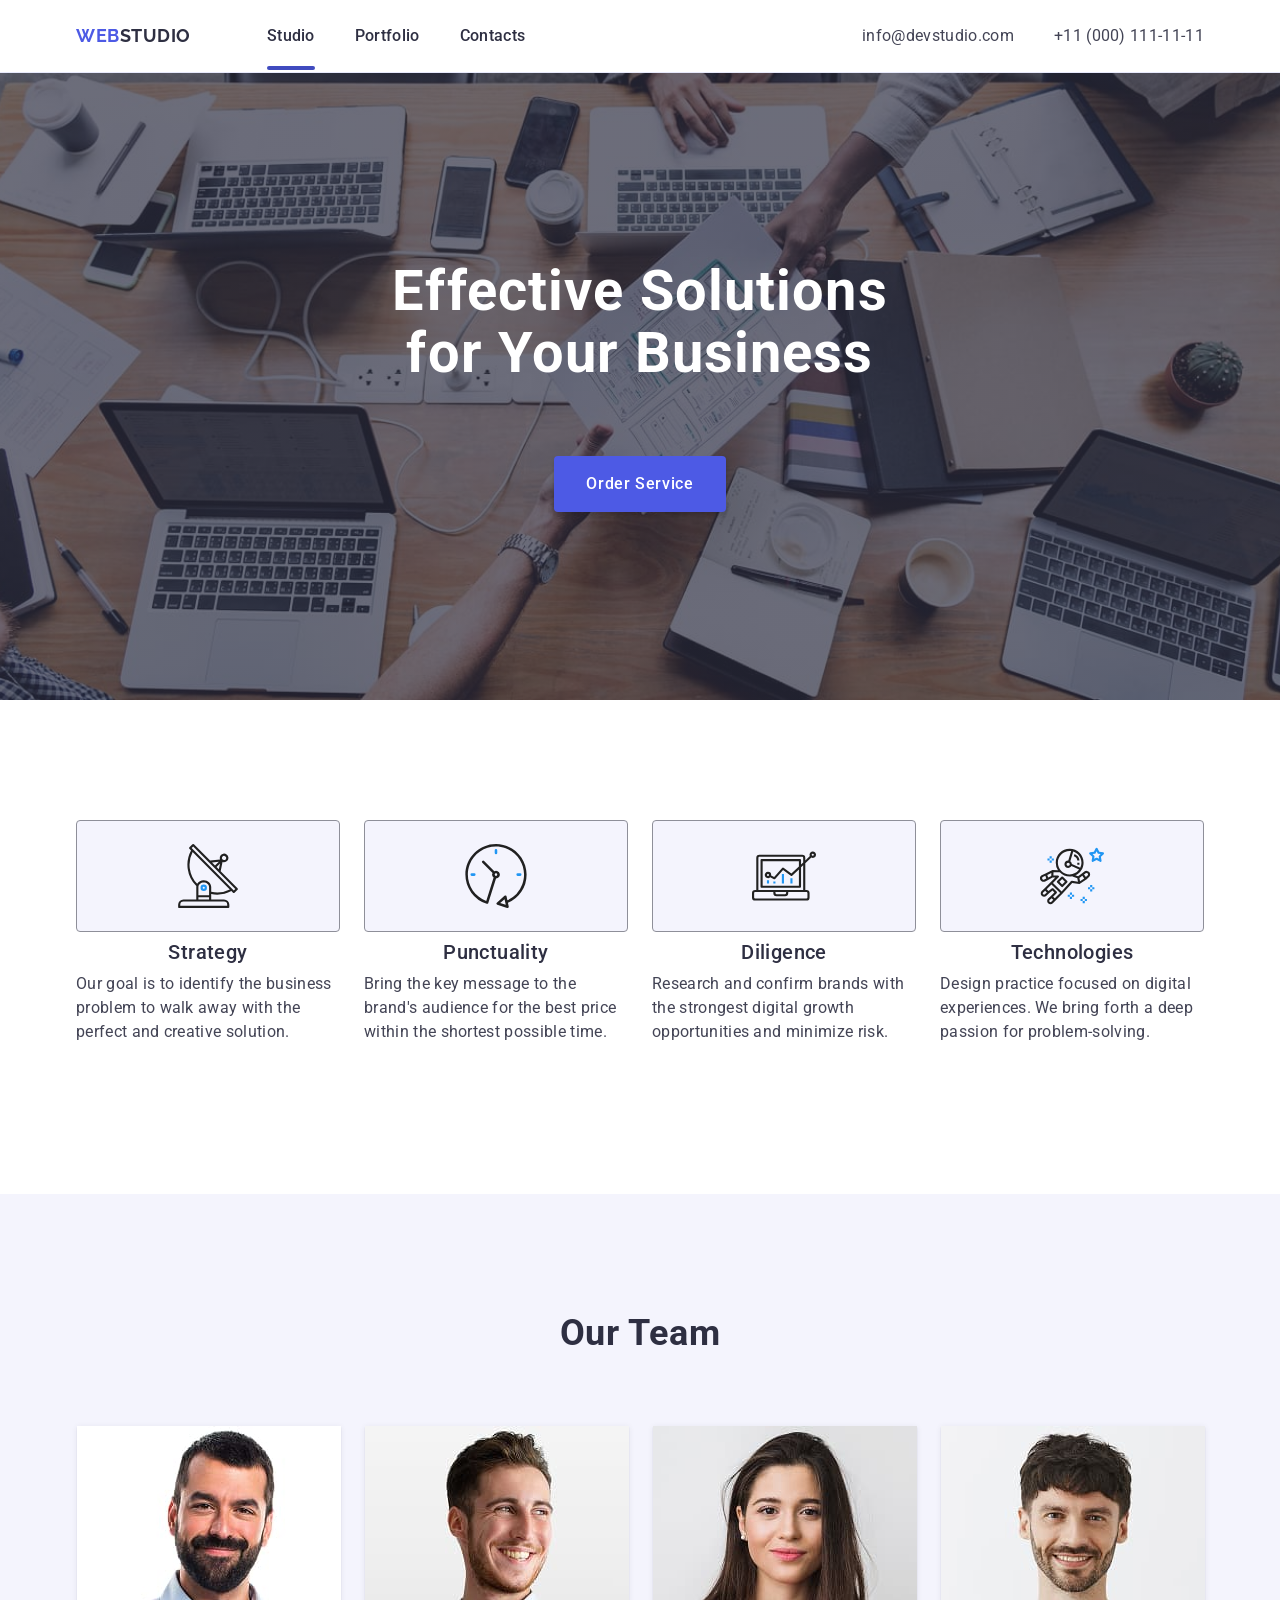
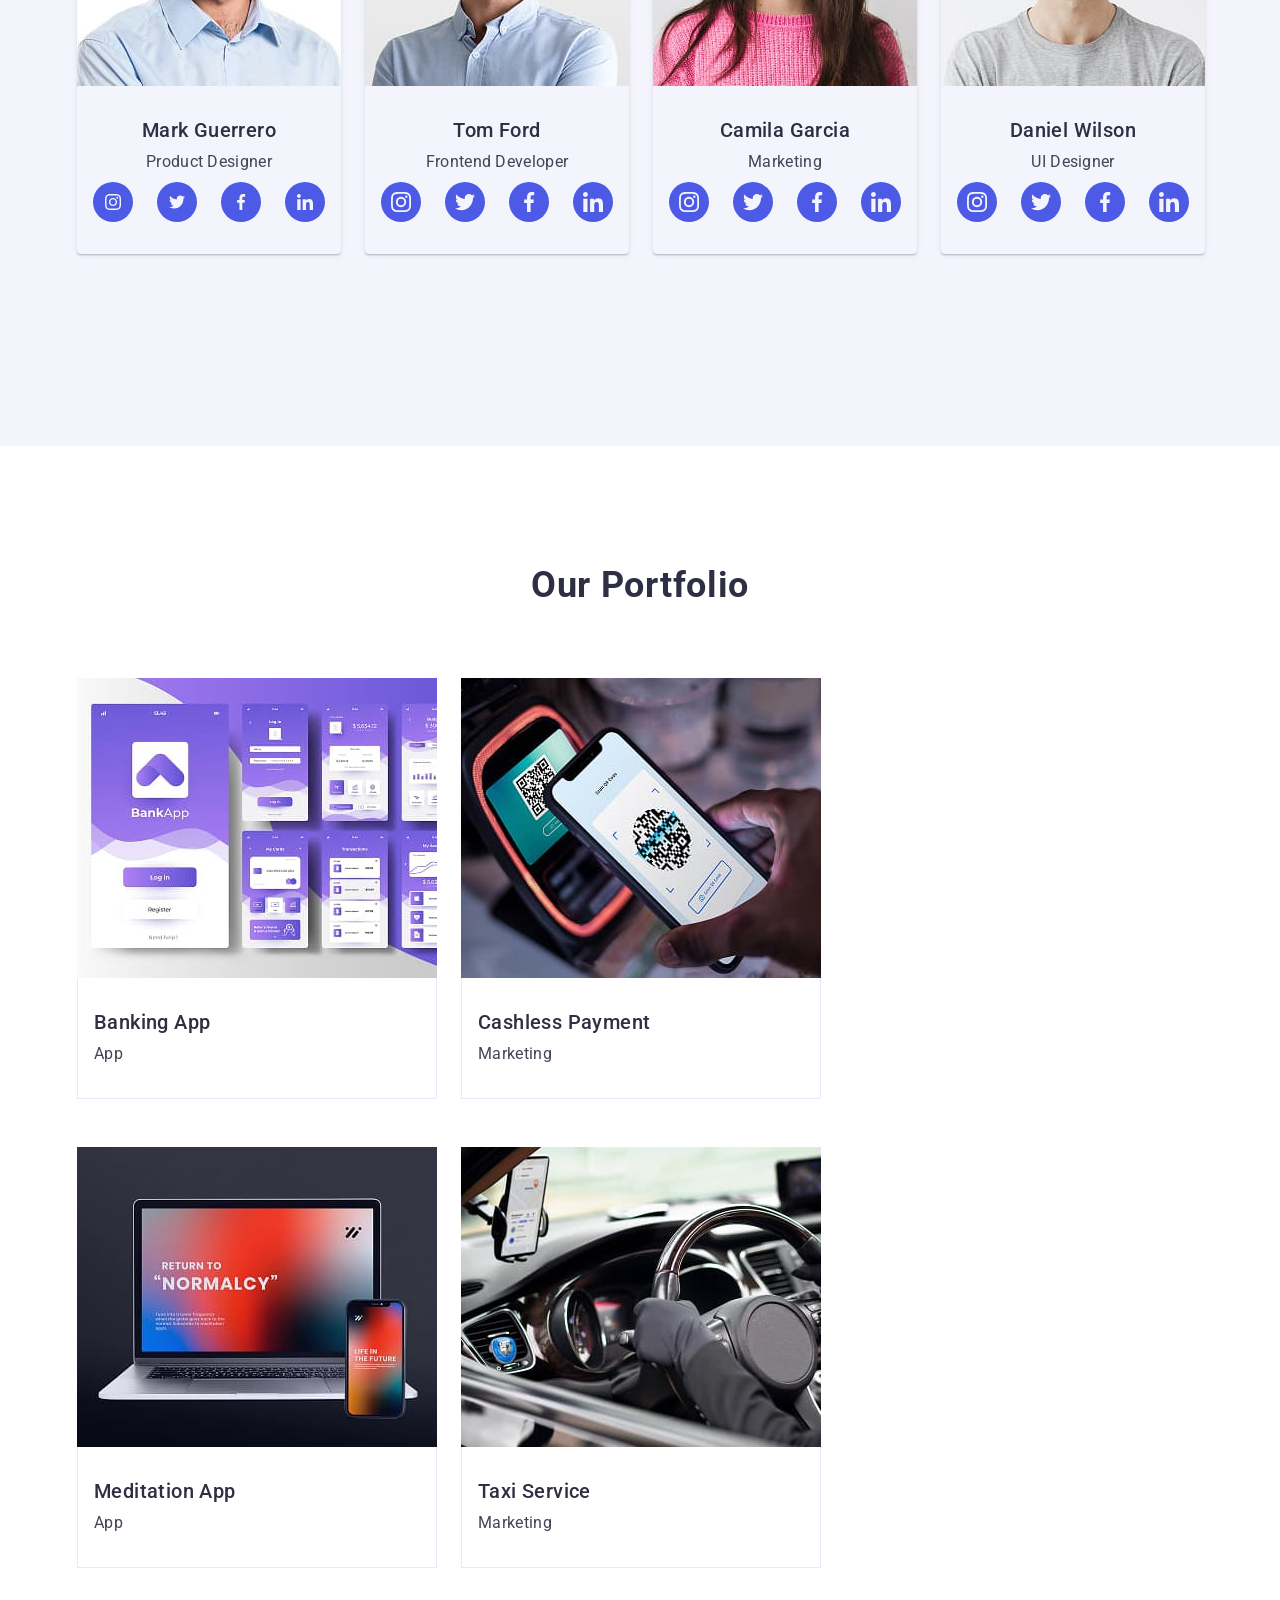
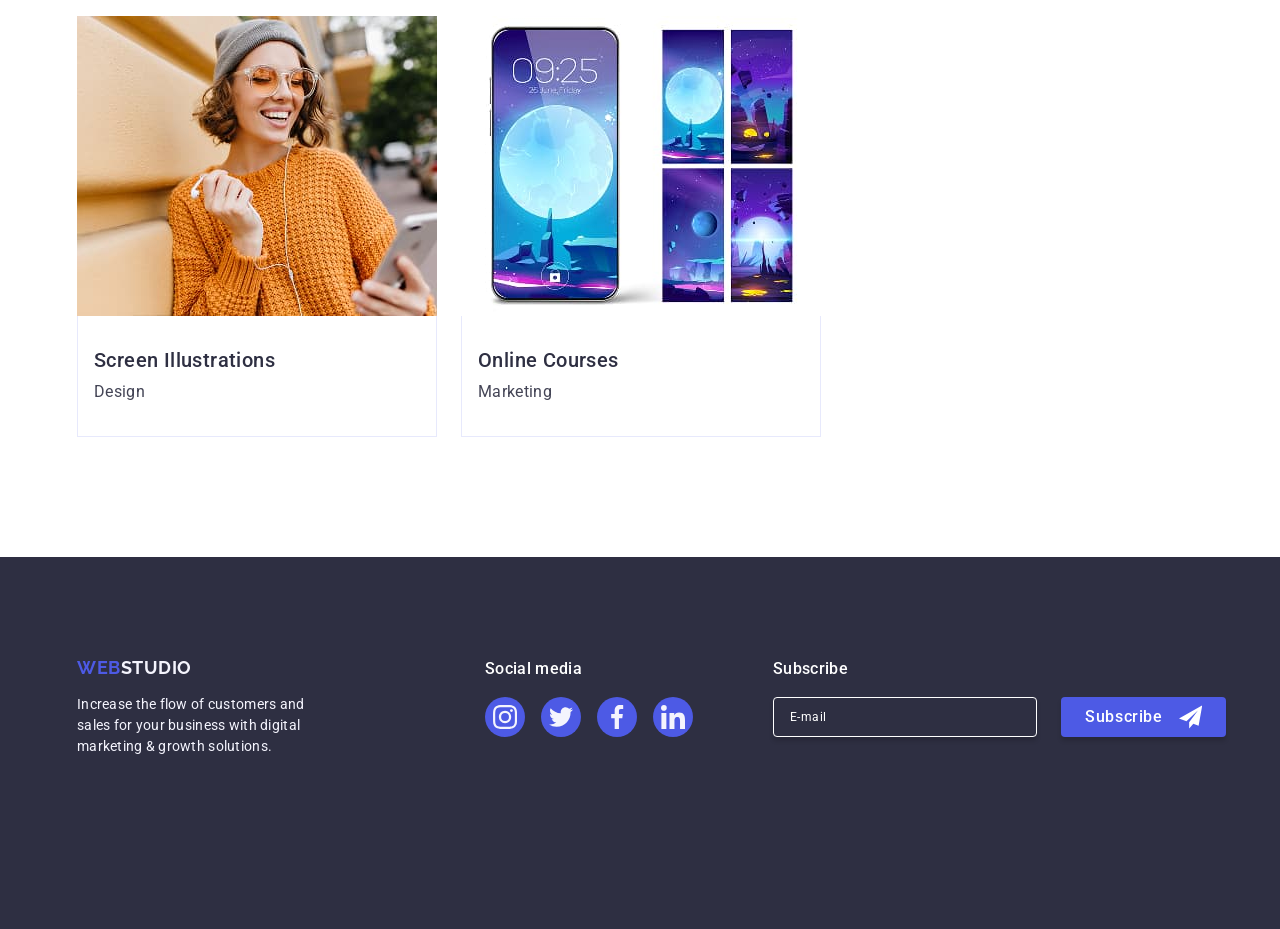
==== commit 1fad518f: "portfolio img 360" ====
--- a/index.html
+++ b/index.html
@@ -378,7 +378,8 @@
                 <img
                   src="./images/img5.jpg"
                   alt="mobile app pages"
-                  width="356"
+                  width="360
+                  "
                 />
                 <p class="portfolio-item-img-text">
                   14 Stylish and User-Friendly App Design Concepts · Task
@@ -396,7 +397,8 @@
                 <img
                   src="./images/img6.jpg"
                   alt="phone scans QR code"
-                  width="356"
+                  width="360
+                  "
                 />
                 <p class="portfolio-item-img-text">
                   14 Stylish and User-Friendly App Design Concepts · Task
@@ -414,7 +416,8 @@
                 <img
                   src="./images/img7.jpg"
                   alt="laptop and phone"
-                  width="356"
+                  width="360
+                  "
                 />
                 <p class="portfolio-item-img-text">
                   14 Stylish and User-Friendly App Design Concepts · Task
@@ -432,7 +435,8 @@
                 <img
                   src="./images/img8.jpg"
                   alt="car steering wheel and its control panel"
-                  width="356"
+                  width="360
+                  "
                 />
                 <p class="portfolio-item-img-text">
                   14 Stylish and User-Friendly App Design Concepts · Task
@@ -450,7 +454,8 @@
                 <img
                   src="./images/img9.jpg"
                   alt="girl in headphones"
-                  width="356"
+                  width="360
+                  "
                 />
                 <p class="portfolio-item-img-text">
                   14 Stylish and User-Friendly App Design Concepts · Task
@@ -468,7 +473,8 @@
                 <img
                   src="./images/img10.jpg"
                   alt="phone screen wallpaper"
-                  width="356"
+                  width="360
+                  "
                 />
                 <p class="portfolio-item-img-text">
                   14 Stylish and User-Friendly App Design Concepts · Task
--- a/css/mobile.css
+++ b/css/mobile.css
@@ -133,6 +133,18 @@
   padding: 96px 0;
 }
 
+@media (min-width: 1200px) {
+  .section {
+  padding-top: 120px; 
+  /* padding-top: 96px; */
+  padding-bottom: 120px;
+   /* padding: 96px 0;  */
+  /* max-width: 1440px;
+  margin: 0 auto; */
+  /* padding: 96px 0; */
+}
+}
+
 /* .container {
   width: 100%;
   max-width: 1440px;
@@ -157,10 +169,16 @@
   }
 }
 @media (min-width: 1200px) {
-  .container {
-    padding-left: 15px;
-    padding-right: 15px;
-  }
+.container {
+  /* width: 100%; */
+  /* max-width: 1440px; */
+  /* padding-left: 156px;
+  padding-right: 156px; */
+  /* margin-left: auto;
+  margin-right: auto; */
+  /* box-sizing: border-box; */
+
+}
 }
 
 /* header*/
@@ -176,12 +194,6 @@
   margin-right: auto;
 }
 
-@media screen and (max-width: 767px) {
-  .header-list,
-  .header-address {
-    display: none;
-  }
-}
 
 @media screen and (min-width: 767px) {
   .flex-header {
@@ -191,8 +203,13 @@
       0px 1px 1px rgba(46, 47, 66, 0.16), 0px 1px 6px rgba(46, 47, 66, 0.08);
   }
 
+
   /* Контейнер */
-  .header-container {
+
+
+  }
+    @media screen and (min-width: 768px) {
+   .header-container {
     display: flex;
     align-items: center;
     justify-content: space-between;
@@ -200,6 +217,13 @@
     padding: 0 15px;
     margin: 0 auto;
   }
+}
+ 
+    @media screen and (min-width: 1200px) {
+  .header-container {
+  width: 1158px;
+}
+}
 
   /* Навігація */
   .header-nav {
@@ -234,7 +258,13 @@
     color: var(--focus-color);
   }
 
-  .current::after {
+.current::after {
+    content: "";
+    display: none;
+  }
+
+      @media screen and (min-width: 768px) {
+.current::after {
     content: "";
     display: flex;
     border-radius: 2%;
@@ -247,6 +277,15 @@
     border-radius: 2px;
     background-color: var(--focus-color);
   }
+}
+
+  
+
+      @media screen and (min-width: 1200px) {
+  .current::after {
+   bottom: -1px;
+}
+}
 
   .header-link:hover,
   .header-link:focus,
@@ -255,6 +294,7 @@
   }
 
   /* Адреса */
+
   .header-address {
     font-weight: 400;
     font-size: 16px;
@@ -266,18 +306,40 @@
     padding-bottom: 16px;
   }
 
+  @media screen and (max-width: 767px) {
+  .header-list,
+  .header-address {
+    display: none;
+  }
+}
+
+
+  @media screen and (min-width: 1200px) {
+ .header-address {
+     padding-top: 24px ;
+     padding-bottom:24px;
+}
+}
+
   .address-list {
     display: flex;
     flex-direction: column;
-    /* gap: 40px;
-  flex-wrap: wrap; */
-  }
+  }
+
+   @media screen and (min-width: 1200px) {
+ .address-list {
+  display: flex;
+  flex-direction: row;
+  gap: 40px;
+  flex-wrap: nowrap;
+  }
+}
 
   .header-address:hover,
   .header-address:focus {
     color: var(--focus-color);
   }
-}
+
 
 /* header-modal*/
 
@@ -456,7 +518,7 @@
 
 .social-footer-list {
   display: flex;
-  justify-content: flex-start;
+  justify-content: center;
   gap: 16px;
 }
 .header-connect .social-footer-list {
@@ -746,9 +808,6 @@
 
 .hero {
   background: var(--h-color);
-  /* text-align: center; */
-  /* padding: 188px 0 188px 0px;
-  max-width: 1440px; */
   width: 100%;
   height: 432px;
   margin-left: auto;
@@ -762,15 +821,19 @@
   background-position: center;
   background-repeat: no-repeat;
 }
-/* @media (min-device-pixel-ratio: 2), (min-resolution: 192dpi), (min-resolution: 2dppx) {
-  .hero {
-    background-image: linear-gradient(rgba(47, 48, 58, 0.4), rgba(47, 48, 58, 0.4)), url(../images/Hero-mob-2x.jpg);
-  }
-} */
+
+@media screen and (min-width: 1200px) {
+ .hero {
+  text-align: center;
+  padding: 188px 0 188px 0px;
+  max-width: 1440px;
+  height:  100%;
+}
+}
+
 .hero-title {
   max-width: 496px;
   font-weight: 700;
-  /* font-size: 56px; */
   font-size: 36px;
   line-height: 1.1;
   text-align: center;
@@ -778,6 +841,11 @@
   color: var(--background-color);
   margin-bottom: 72px;
 }
+@media screen and (min-width: 1200px) {
+.hero-title {
+  font-size: 56px;
+}
+}
 
 .hero-container {
   text-align: center;
@@ -785,6 +853,12 @@
   flex-direction: column;
   align-items: center;
   padding: 72px 52px 72px 52px;
+}
+
+@media screen and (min-width: 1200px) {
+.hero-container {
+padding: 0;
+}
 }
 
 .hero-btn {
@@ -812,11 +886,11 @@
 
 /* advantage */
 
-/* @media screen and (max-width: 768px) {
+@media screen and (max-width: 768px) {
   .container-svg {
     display: none;
   }
-} */
+}
 .container-svg {
   display: flex;
   align-items: center;
@@ -835,48 +909,99 @@
   width: 100%;
 }
 
+/* @media screen and (max-width: 1200px) {
+  .advantage-list {
+  display: flex;
+  flex-wrap: wrap;
+  gap: 24px;
+}
+} */
+
+.advantage-item {
+  width: 288x;
+  max-width: 100%;
+  margin-bottom: 0;
+}
+
+.advantage-item:not(:last-child) {
+  margin-bottom: 30px;
+}
+
 @media screen and (min-width: 768px) {
   .advantage-list {
     display: flex;
     flex-wrap: wrap;
+    justify-content: center;
     gap: 24px;
     width: 100%;
   }
   .advantage-item {
+    width: 356px;
+  }
+  .advantage-after-title {
+    max-width: 100%;
+  }
+}
+
+/* icons */
+@media screen and (min-width: 1200px) {
+  .icon-svg {
+  fill: currentColor;
+}
+.container-svg {
+  display: flex;
+  align-items: center;
+  justify-content: center;
+  margin-bottom: 8px;
+  width: 264px;
+  height: 112px;
+  background-color: var(--logo-color);
+  border-radius: 4px;
+  border: 1px solid #8e8f99;
+}
+ .advantage-item {
+    width: 264px;
+  }
+    .advantage-list {
+    display: flex;
+    flex-wrap: nowrap;
+    gap: 24px;
     width: 100%;
-    min-width: 356px;
-  }
-  .advantage-after-title {
-    min-width: 100%;
-  }
-}
-
-.advantage-item {
-  width: 288px;
-  max-width: 100%;
-  margin-bottom: 0;
-}
-.advantage-item:not(:last-child) {
-  margin-bottom: 30px;
-}
+  }
+}
+
+
+
 
 .advantage-title {
   text-align: center;
   font-weight: 500;
-  /* font-size: 20px; */
-  /* line-height: 1.2; */
   font-size: 36px;
   line-height: 1.1;
   letter-spacing: 0.02em;
   color: var(--h-color);
   margin-bottom: 8px;
 }
+@media screen and (min-width: 1200px) {
+ .advantage-title {
+  font-size: 20px;
+  line-height: 1.2;
+  width: 100%;
+}
+}
+
 .advantage-after-title {
   font-size: 16px;
   line-height: 1.5;
   letter-spacing: 0.02em;
   color: var(--paragraph-color);
   max-width: 288px;
+}
+
+@media screen and (min-width: 1200px) {
+ .advantage-after-title {
+  max-width: 264px;
+}
 }
 
 /* *our_team*/
@@ -929,6 +1054,24 @@
     gap: 24px;
   }
 }
+@media screen and (min-width: 1200px) {
+  .our-team-list {
+    display: flex;
+    flex-wrap: nowrap;
+    margin: 0 auto ;
+  }
+  .team-list {
+  background: var(--white);
+  border-radius: 0 0 4px 4px;
+  box-shadow: 0 2px 1px 0 rgba(46, 47, 66, 0.08),
+    0 1px 1px 0 rgba(46, 47, 66, 0.16), 0 1px 6px 0 rgba(46, 47, 66, 0.08);
+  text-align: center;
+ margin: 0 ;
+  width: 100%;
+  max-width: 264px;
+  margin-bottom: 72px;
+}
+}
 
 .team-list img {
   margin: 0 auto;
@@ -1003,10 +1146,30 @@
     column-gap: 24px;
     flex-wrap: wrap;
   }
+  /* .portfolio-item {
+  background-color: var(--background-color);
+  width: fit-content;
+  margin-bottom: 48px;
+  transition: box-shadow 250ms cubic-bezier(0.4, 0, 0.2, 1);
+} */
 
   .portfolio-item {
+      background-color: var(--background-color);
     width: 350px;
-  }
+      transition: box-shadow 250ms cubic-bezier(0.4, 0, 0.2, 1);
+  }
+}
+@media screen and (min-width: 1200px) {
+  .portfolio-item {
+  background-color: var(--background-color);
+  width: fit-content;
+   width: 360px;
+  margin-bottom: 48px;
+  transition: box-shadow 250ms cubic-bezier(0.4, 0, 0.2, 1);
+}
+.portfolio-item:nth-last-child(-n + 3) {
+  margin-bottom: 0;
+}
 }
 
 .portfolio-card {
@@ -1023,12 +1186,7 @@
     0px 1px 1px rgba(46, 47, 66, 0.16), 0px 2px 1px rgba(46, 47, 66, 0.08);
 }
 
-.portfolio-item {
-  background-color: var(--background-color);
-  width: fit-content;
-  margin-bottom: 48px;
-  transition: box-shadow 250ms cubic-bezier(0.4, 0, 0.2, 1);
-}
+
 
 .portfolio-item:nth-last-child(-n + 3) {
   margin-bottom: 0;
@@ -1063,9 +1221,15 @@
 }
 /*footer*/
 
-/* .footer-link-container {
+
+
+
+@media screen and (min-width: 1200px) {
+  .footer-link-container {
   margin-right: 80px;
-} */
+}
+
+}
 
 .footer-logo {
   font-family: "Raleway", sans-serif;
@@ -1101,6 +1265,15 @@
   letter-spacing: 0.02em;
   color: var(--logo-color);
   width: 264px;
+  margin-bottom: 72px;
+}
+
+@media screen and (min-width: 1200px) {
+.footer-after-title {
+  text-align: left;
+  margin-bottom: 0;
+}
+
 }
 
 .footer-container {
@@ -1109,12 +1282,31 @@
   align-items: center;
   /* align-items: baseline; */
 }
-
-
+@media screen and (min-width: 768px) {
+  .footer-container {
+    display: flex;
+    flex-direction: column;
+    align-items: center;
+    /* align-items: baseline; */
+  }}
+
+@media screen and (min-width: 1200px) {
+.footer-container {
+  display: flex;
+flex-direction: row;
+align-items: baseline;
+}
+}
 
 .footer-container > * {
   text-align: center;
 }
+
+/* @media screen and (min-width: 1200px) {
+.footer-container > * {
+  text-align: center;
+}
+} */
 
 .footer-container > *:not(:last-child) {
   margin-bottom: 72px;
@@ -1135,43 +1327,52 @@
   display: flex;
   flex-direction: column;
   align-items: center;
-  /* gap: 24px; */
-  width: 100%;
-}
-@media screen and (min-width: 768px) {
-  .footer-container {
-    display: flex;
-    flex-direction: column;
-    align-items: center;
-    /* align-items: baseline; */
-  }
-  
-  .footer-form {
+  gap: 24px;
+  width: 100%;
+}
+
+
+
+  /* .footer-form {
     display: flex;
     flex-direction: row;
     align-items: flex-start;
     gap: 24px;
-  }
+  } */
+
+  @media screen and (min-width: 1200px) {
+.footer-form {
+  display: flex;
+  flex-direction: row;
+  align-items: flex-start;
+  gap: 24px;
+  width: 100%;
+}
+}
+
   .footer-title {
- text-align: left;
-}
-.ffffff{
-  display: flex;
-  gap:24px;
-}
-.footer-web-studio {
-  text-align: left;
-}
-/* .footer-field{
+    text-align: left;
+  }
+  .ffffff {
+    display: flex;
+    gap: 24px;
+  }
+
+  @media screen and (min-width: 1200px) {
+.ffffff {
+    display: flex;
+  }
+}
+  
+  .footer-web-studio {
+    text-align: left;
+  }
+  /* .footer-field{
   width: 453px;
 } */
- .footer-container > * {
-  text-align: center;
-  width: 453px;
-}
-}
-
-/* .footer-field {
+
+@media screen and (min-width: 1200px) {
+  .footer-field {
   position: relative;
   width: 453px;
   height: 80px;
@@ -1181,7 +1382,9 @@
   box-sizing: border-box;
   margin: 0;
   padding: 0;
-} */
+}
+}
+
 
 .footer-label {
   display: block;
@@ -1211,6 +1414,13 @@
   color: #ffffff;
 }
 
+@media screen and (min-width: 1200px) {
+.footer-web-studio{
+  margin-right: 120px;
+}
+}
+
+
 .footer-label input::placeholder {
   color: #ffffff;
 }
@@ -1229,6 +1439,14 @@
   align-items: center;
 }
 
+@media screen and (min-width: 1200px) {
+.footer-btn {
+  height: 40px;
+  padding: 8px 24px 8px 24px;
+  display: flex;
+}
+}
+
 .icon-send {
   margin-left: 16px;
 }
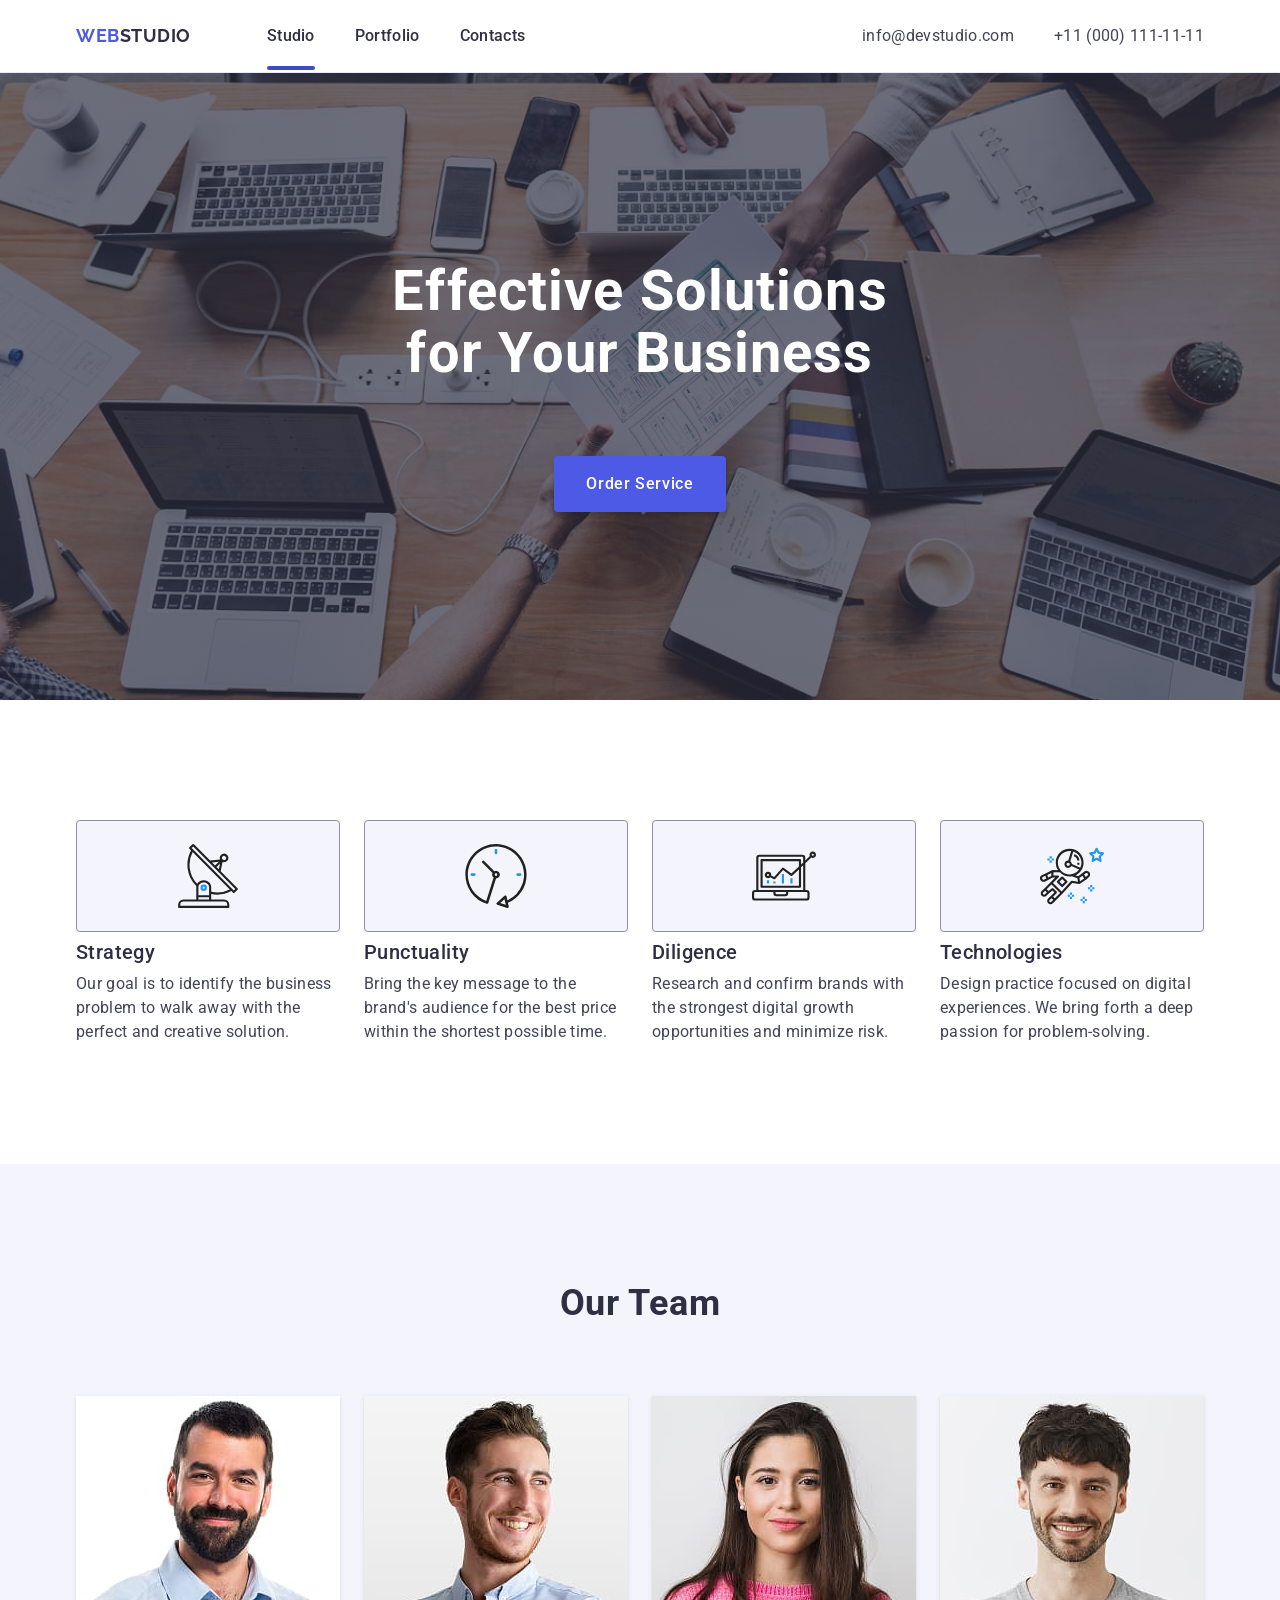
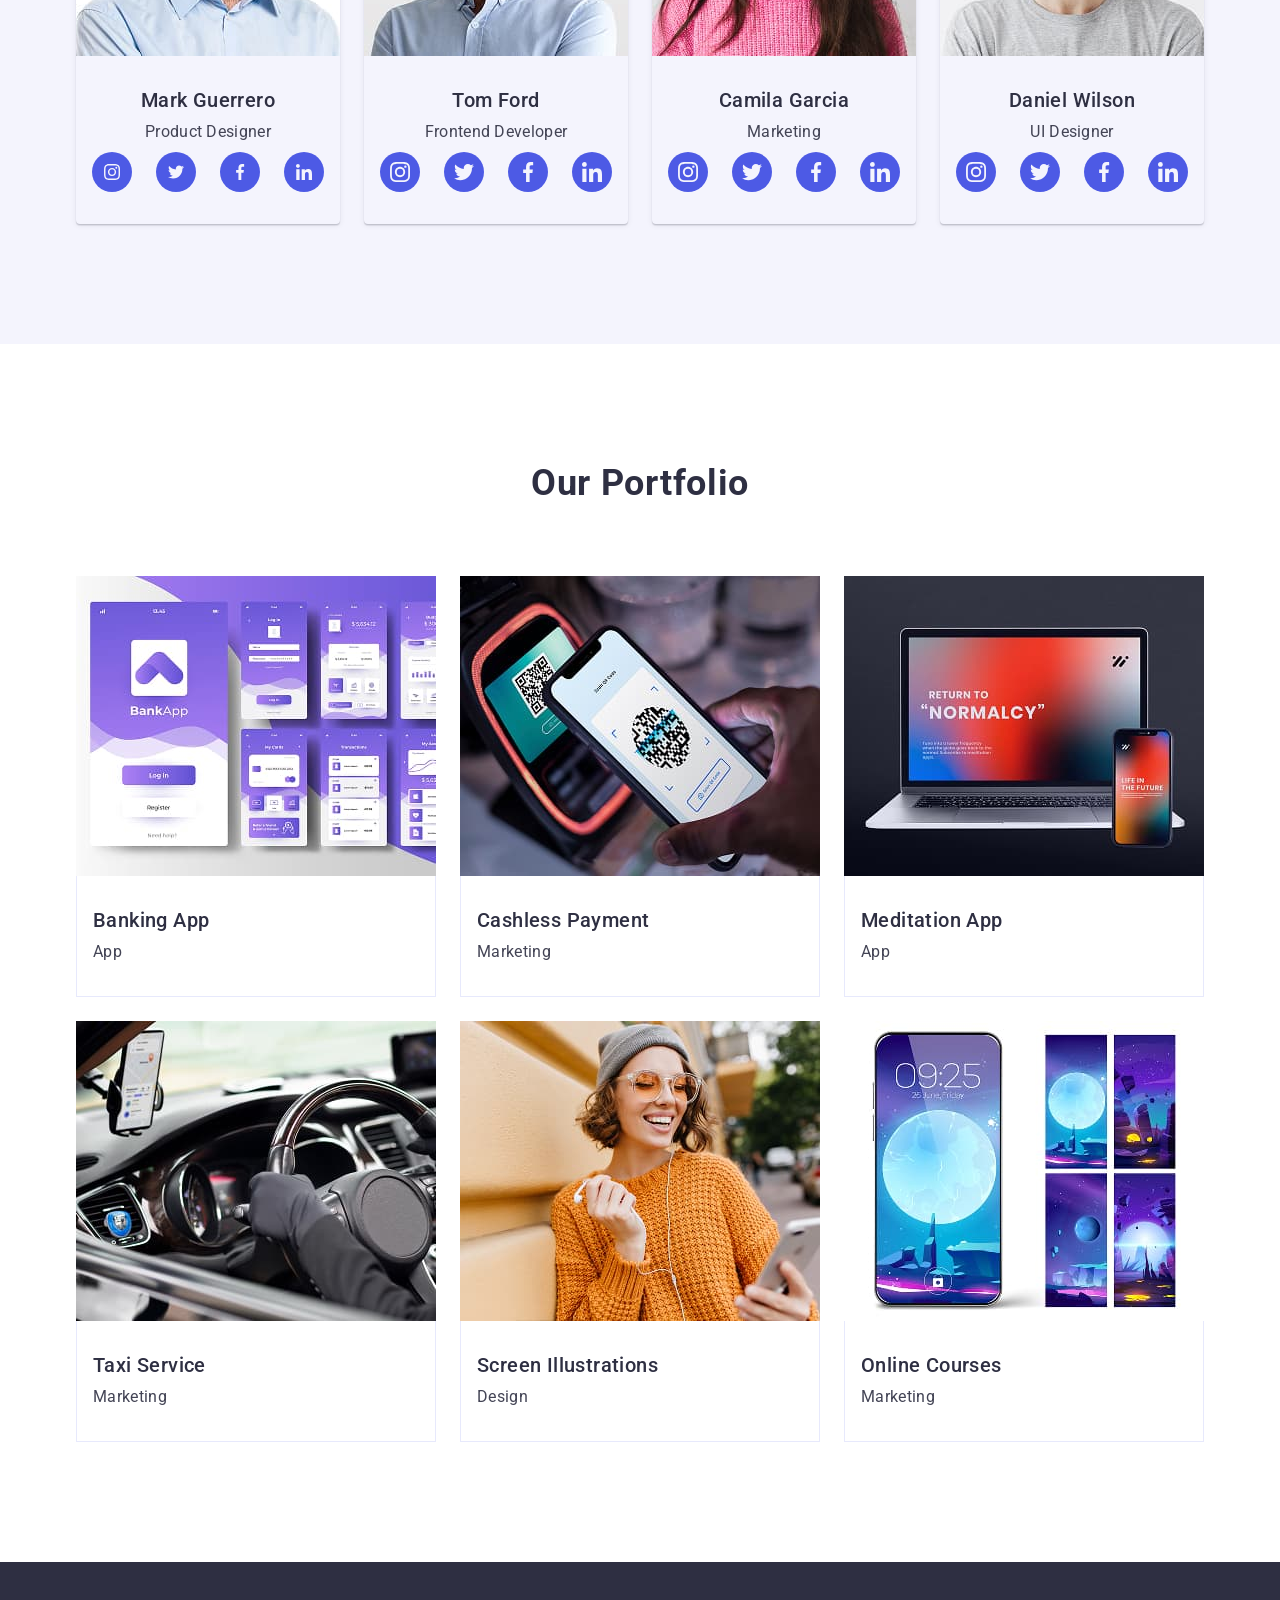
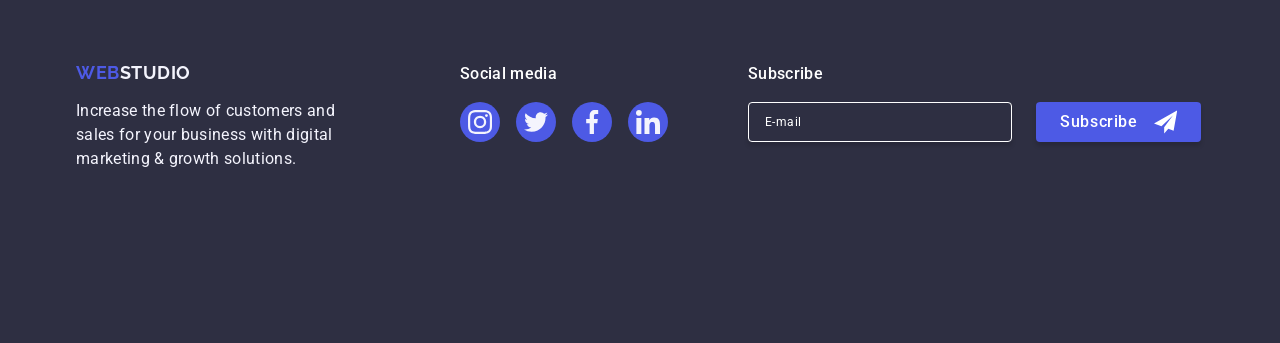
==== commit a3906ba8: "Update index.html" ====
--- a/index.html
+++ b/index.html
@@ -43,7 +43,7 @@
               <a class="header-link link current" href="./index.html">Studio</a>
             </li>
             <li class="header-item">
-              <a class="header-link link" href="">Portfolio</a>
+              <a class="header-link link" href="#portfolio">Portfolio</a>
             </li>
             <li class="header-item">
               <a class="header-link link" href="">Contacts</a>
@@ -88,7 +88,7 @@
                 >
               </li>
               <li class="header-nav__item">
-                <a class="header-link link" href="./portfolio.html"
+                <a class="header-link link" href="#portfolio"
                   >Portfolio</a
                 >
               </li>
@@ -369,7 +369,7 @@
           </ul>
         </div>
       </section>
-      <section class="our-portfolio section">
+      <section id="portfolio" class="our-portfolio section">
         <div class="container">
           <h2 class="our-team-title">Our Portfolio</h2>
           <ul class="portfolio-list list">
--- a/css/mobile.css
+++ b/css/mobile.css
@@ -68,7 +68,6 @@
   display: block;
   margin: 0;
   padding: 0;
-  /* width: 100%; */
 }
 
 body {
@@ -76,39 +75,9 @@
   background: var(--background-color);
   color: var(--paragraph-color);
   overflow-x: hidden;
-  /* margin: 0; */
   width: 100%;
   margin: 0 auto;
 }
-
-/* @media screen and (min-width: 320px) {
-  body {
-    width: 320px;
-    margin-left: auto;
-    margin-right: auto;
-  }
-}
-
-@media screen and (min-width: 480px) {
-  body {
-    width: 480px;
-    margin-left: auto;
-    margin-right: auto;
-  }
-}
-
-@media screen and (min-width: 768px) {
-  body {
-    width: 768px;
-  }
-}
-
-@media screen and (min-width: 1200px) {
-  body {
-    width: 1600px;
-    height: 100%;
-  }
-} */
 
 .visually-hidden {
   position: absolute;
@@ -124,39 +93,19 @@
 }
 
 .section {
-  /* padding-top: 120px; */
-  /* padding-top: 96px;
-  padding-bottom: 120px; */
-  /* padding: 96px 0; */
-  /* max-width: 1440px;
-  margin: 0 auto; */
   padding: 96px 0;
 }
 
 @media (min-width: 1200px) {
   .section {
-  padding-top: 120px; 
-  /* padding-top: 96px; */
-  padding-bottom: 120px;
-   /* padding: 96px 0;  */
-  /* max-width: 1440px;
-  margin: 0 auto; */
-  /* padding: 96px 0; */
-}
-}
-
-/* .container {
-  width: 100%;
-  max-width: 1440px;
-  padding-left: 156px;
-  padding-right: 156px;
-  margin-left: auto;
-  margin-right: auto;
-  box-sizing: border-box;
-} */
+    padding-top: 120px;
+    padding-bottom: 120px;
+  }
+}
+
 .container {
   width: 100%;
-  max-width: 1158px; /* або твоя, але реалістична */
+  max-width: 1158px; 
   padding-left: 16px;
   padding-right: 16px;
   margin: 0 auto;
@@ -169,16 +118,10 @@
   }
 }
 @media (min-width: 1200px) {
-.container {
-  /* width: 100%; */
-  /* max-width: 1440px; */
-  /* padding-left: 156px;
-  padding-right: 156px; */
-  /* margin-left: auto;
-  margin-right: auto; */
-  /* box-sizing: border-box; */
-
-}
+  .container {
+    padding-left: 15px;
+    padding-right: 15px;
+  }
 }
 
 /* header*/
@@ -194,8 +137,7 @@
   margin-right: auto;
 }
 
-
-@media screen and (min-width: 767px) {
+@media screen and (min-width: 768px) {
   .flex-header {
     border-bottom: 1px solid #e7e9fc;
     background-color: var(--background-color);
@@ -203,13 +145,10 @@
       0px 1px 1px rgba(46, 47, 66, 0.16), 0px 1px 6px rgba(46, 47, 66, 0.08);
   }
 
-
   /* Контейнер */
-
-
-  }
-    @media screen and (min-width: 768px) {
-   .header-container {
+}
+@media screen and (min-width: 768px) {
+  .header-container {
     display: flex;
     align-items: center;
     justify-content: space-between;
@@ -218,53 +157,53 @@
     margin: 0 auto;
   }
 }
- 
-    @media screen and (min-width: 1200px) {
+
+@media screen and (min-width: 1200px) {
   .header-container {
-  width: 1158px;
-}
-}
-
-  /* Навігація */
-  .header-nav {
-    display: flex;
-    align-items: center;
-  }
-
-  /* Список навігації */
-  .header-list {
-    display: flex;
-    gap: 40px;
-  }
-
-  /* Пункти навігації */
-  .header-item {
-    display: block;
-  }
-
-  /* Посилання */
-  .header-link {
-    font-weight: 500;
-    font-size: 16px;
-    line-height: 1.5;
-    letter-spacing: 0.02em;
-    color: var(--h-color);
-    padding: 24px 0;
-    position: relative;
-    transition: color 250ms cubic-bezier(0.4, 0, 0.2, 1);
-  }
-
-  .current {
-    color: var(--focus-color);
-  }
+    width: 1158px;
+  }
+}
+
+/* Навігація */
+.header-nav {
+  display: flex;
+  align-items: center;
+}
+
+/* Список навігації */
+.header-list {
+  display: flex;
+  gap: 40px;
+}
+
+/* Пункти навігації */
+.header-item {
+  display: block;
+}
+
+/* Посилання */
+.header-link {
+  font-weight: 500;
+  font-size: 16px;
+  line-height: 1.5;
+  letter-spacing: 0.02em;
+  color: var(--h-color);
+  padding: 24px 0;
+  position: relative;
+  transition: color 250ms cubic-bezier(0.4, 0, 0.2, 1);
+}
+
+.current {
+  color: var(--focus-color);
+}
 
 .current::after {
-    content: "";
-    display: none;
-  }
-
-      @media screen and (min-width: 768px) {
-.current::after {
+  content: "";
+  display: none;
+}
+
+@media screen and (min-width: 768px) {
+  .current::after {
     content: "";
     display: flex;
     border-radius: 2%;
@@ -279,67 +218,63 @@
   }
 }
 
-  
-
-      @media screen and (min-width: 1200px) {
+@media screen and (min-width: 1200px) {
   .current::after {
-   bottom: -1px;
-}
-}
-
-  .header-link:hover,
-  .header-link:focus,
-  .header-link:active {
-    color: var(--focus-color);
-  }
-
-  /* Адреса */
-
-  .header-address {
-    font-weight: 400;
-    font-size: 16px;
-    line-height: 1.5;
-    letter-spacing: 0.02em;
-    color: var(--paragraph-color);
-    transition: color 250ms cubic-bezier(0.4, 0, 0.2, 1);
-    padding-top: 16px;
-    padding-bottom: 16px;
-  }
-
-  @media screen and (max-width: 767px) {
+    bottom: -1px;
+  }
+}
+
+.header-link:hover,
+.header-link:focus,
+.header-link:active {
+  color: var(--focus-color);
+}
+
+/* Адреса */
+
+.header-address {
+  font-weight: 400;
+  font-size: 16px;
+  line-height: 1.5;
+  letter-spacing: 0.02em;
+  color: var(--paragraph-color);
+  transition: color 250ms cubic-bezier(0.4, 0, 0.2, 1);
+  padding-top: 16px;
+  padding-bottom: 16px;
+}
+
+@media screen and (max-width: 768px) {
   .header-list,
   .header-address {
     display: none;
   }
 }
 
-
-  @media screen and (min-width: 1200px) {
- .header-address {
-     padding-top: 24px ;
-     padding-bottom:24px;
-}
-}
-
+@media screen and (min-width: 1200px) {
+  .header-address {
+    padding-top: 24px;
+    padding-bottom: 24px;
+  }
+}
+
+.address-list {
+  display: flex;
+  flex-direction: column;
+}
+
+@media screen and (min-width: 1200px) {
   .address-list {
     display: flex;
-    flex-direction: column;
-  }
-
-   @media screen and (min-width: 1200px) {
- .address-list {
-  display: flex;
-  flex-direction: row;
-  gap: 40px;
-  flex-wrap: nowrap;
-  }
-}
-
-  .header-address:hover,
-  .header-address:focus {
-    color: var(--focus-color);
-  }
-
+    flex-direction: row;
+    gap: 40px;
+    flex-wrap: nowrap;
+  }
+}
+
+.header-address:hover,
+.header-address:focus {
+  color: var(--focus-color);
+}
 
 /* header-modal*/
 
@@ -348,7 +283,7 @@
   inset: 0;
   top: 0%;
   left: 0;
-  width: 320px;
+  /* width: 320px; */
   max-width: 100%;
   background-color: rgba(0, 0, 0, 0.2);
   overflow-y: scroll;
@@ -360,13 +295,7 @@
   left: 50%;
   transform: translate(-50%, -50%);
   padding: 72px 24px 40px 16px;
-  /* padding: 72px 0 40px 0; */
-  /* margin-left: auto;
-  margin-right: auto; */
   background-color: #ffffff;
-  /* box-shadow: 0px 1px 3px rgba(0, 0, 0, 0.12), 0px 1px 1px rgba(0, 0, 0, 0.14),
-    0px 2px 1px rgba(0, 0, 0, 0.2); */
-  /* border-radius: 4px; */
   box-sizing: border-box;
   width: 390px;
   max-width: 100%;
@@ -375,17 +304,13 @@
 
 .header-modal-open-btn {
   background: var(--background-color);
-  /* display: flex;
-  justify-content: center;
-  align-items: center; */
   position: absolute;
   right: 16px;
-  /* top: 50%; */
   bottom: 16px;
   color: #000000;
   transition: color 250ms cubic-bezier(0.4, 0, 0.2, 1);
 }
-@media screen and (min-width: 767px) {
+@media screen and (min-width: 768px) {
   .header-modal-open-btn {
     display: none;
   }
@@ -580,7 +505,6 @@
   transform: translate(-50%, -50%);
   width: 320px;
   min-height: 623px;
-  height: 100%;
   max-width: 100%;
   padding: 72px 24px 24px 24px;
   background-color: #fcfcfc;
@@ -588,6 +512,14 @@
     0px 2px 1px 0px #00000033;
   border-radius: 4px;
   transition: transform 250ms cubic-bezier(0.4, 0, 0.2, 1);
+}
+
+@media screen and (min-width: 768px) {
+  .modal {
+    width: 408px;
+    height: 584px;
+    max-width: 100%;
+  }
 }
 
 .modal-btn {
@@ -636,13 +568,12 @@
 
 .modal-close-btn:hover,
 .modal-close-btn:focus {
-  background-color: #404bbf;
+  background-color: plum
   color: #ffffff;
   border: none;
 }
 
 .vector-svg {
-  fill: currentColor;
   transition: fill 250ms cubic-bezier(0.4, 0, 0.2, 1);
 }
 
@@ -752,10 +683,6 @@
   margin-bottom: 24px;
 }
 
-/* .check-text {
-  display: flex;
-} */
-
 .checkbox-span {
   display: inline-block;
   width: 16px;
@@ -777,7 +704,11 @@
   margin-left: 27px;
   color: var(--accent-color);
 }
-
+@media screen and (min-width: 768px) {
+  .check-text-link {
+    margin-left: 0;
+  }
+}
 .check-text {
   width: 100%;
   font-weight: 400;
@@ -823,12 +754,12 @@
 }
 
 @media screen and (min-width: 1200px) {
- .hero {
-  text-align: center;
-  padding: 188px 0 188px 0px;
-  max-width: 1440px;
-  height:  100%;
-}
+  .hero {
+    text-align: center;
+    padding: 188px 0 188px 0px;
+    max-width: 1440px;
+    height: 100%;
+  }
 }
 
 .hero-title {
@@ -842,9 +773,9 @@
   margin-bottom: 72px;
 }
 @media screen and (min-width: 1200px) {
-.hero-title {
-  font-size: 56px;
-}
+  .hero-title {
+    font-size: 56px;
+  }
 }
 
 .hero-container {
@@ -856,9 +787,9 @@
 }
 
 @media screen and (min-width: 1200px) {
-.hero-container {
-padding: 0;
-}
+  .hero-container {
+    padding: 0;
+  }
 }
 
 .hero-btn {
@@ -907,70 +838,17 @@
 .advantage-list {
   box-sizing: border-box;
   width: 100%;
-}
-
-/* @media screen and (max-width: 1200px) {
-  .advantage-list {
-  display: flex;
+  display: flex;
+  justify-content: center;
+  gap: 72px;
   flex-wrap: wrap;
-  gap: 24px;
-}
-} */
+}
 
 .advantage-item {
-  width: 288x;
+  width: 288px;
   max-width: 100%;
-  margin-bottom: 0;
-}
-
-.advantage-item:not(:last-child) {
-  margin-bottom: 30px;
-}
-
-@media screen and (min-width: 768px) {
-  .advantage-list {
-    display: flex;
-    flex-wrap: wrap;
-    justify-content: center;
-    gap: 24px;
-    width: 100%;
-  }
-  .advantage-item {
-    width: 356px;
-  }
-  .advantage-after-title {
-    max-width: 100%;
-  }
-}
-
-/* icons */
-@media screen and (min-width: 1200px) {
-  .icon-svg {
-  fill: currentColor;
-}
-.container-svg {
-  display: flex;
-  align-items: center;
-  justify-content: center;
-  margin-bottom: 8px;
-  width: 264px;
-  height: 112px;
-  background-color: var(--logo-color);
-  border-radius: 4px;
-  border: 1px solid #8e8f99;
-}
- .advantage-item {
-    width: 264px;
-  }
-    .advantage-list {
-    display: flex;
-    flex-wrap: nowrap;
-    gap: 24px;
-    width: 100%;
-  }
-}
-
-
+  margin: 0 auto;
+}
 
 
 .advantage-title {
@@ -982,13 +860,7 @@
   color: var(--h-color);
   margin-bottom: 8px;
 }
-@media screen and (min-width: 1200px) {
- .advantage-title {
-  font-size: 20px;
-  line-height: 1.2;
-  width: 100%;
-}
-}
+
 
 .advantage-after-title {
   font-size: 16px;
@@ -998,10 +870,85 @@
   max-width: 288px;
 }
 
-@media screen and (min-width: 1200px) {
- .advantage-after-title {
-  max-width: 264px;
-}
+@media screen and (min-width: 768px) {
+  .advantage-list {
+    display: flex;
+    flex-wrap: wrap;
+    justify-content: center;
+    gap: 24px;
+    width: 100%;
+  }
+  .advantage-after-title {
+  max-width: 356px;
+}
+
+.advantage-item {
+  width: 356px;
+}
+}
+
+@media screen and (min-width: 1200px) {
+  .advantage-item {
+ margin-bottom: 0;
+  }
+}
+
+/* icons */
+
+
+@media screen and (min-width: 1200px) {
+  .icon-svg {
+    fill: currentColor;
+  }
+  .container-svg {
+    display: flex;
+    align-items: center;
+    justify-content: center;
+    margin-bottom: 8px;
+    width: 264px;
+    height: 112px;
+    background-color: var(--logo-color);
+    border-radius: 4px;
+    border: 1px solid #8e8f99;
+  }
+  
+  .advantage-list {
+    display: flex;
+    flex-wrap: nowrap;
+    gap: 24px;
+    width: 100%;
+  }
+  .advantage-item {
+    margin-bottom: 0;
+ 
+
+  }
+}
+
+@media screen and (min-width: 768px) {
+  .advantage-title {
+   text-align: left;
+  }
+}
+@media screen and (min-width: 1200px) {
+  .advantage-title {
+    font-size: 20px;
+    line-height: 1.2;
+    width: 100%;
+  }
+}
+ 
+  
+@media screen and (min-width: 768px) {
+  .advantage-after-title {
+    max-width: 356px;
+  }
+}
+
+@media screen and (min-width: 1200px) {
+  .advantage-after-title {
+    max-width: 264px;
+  }
 }
 
 /* *our_team*/
@@ -1044,33 +991,38 @@
   margin: 0 auto;
   width: 100%;
   max-width: 264px;
-  margin-bottom: 72px;
-}
-
-@media screen and (min-width: 768px) {
+  height: 428px;
+}
+
+
   .our-team-list {
-    display: flex;
-    flex-wrap: wrap;
+  box-sizing: border-box;
+  width: 100%;
+  display: flex;
+  flex-wrap: wrap;
+  justify-content: center;
+  gap: 72px;
+ 
+}
+
+
+
+@media screen and (min-width: 768px) {
+  .team-list {
+    margin: 0;
+  }
+  .our-team-list {
     gap: 24px;
   }
 }
+
 @media screen and (min-width: 1200px) {
   .our-team-list {
     display: flex;
     flex-wrap: nowrap;
-    margin: 0 auto ;
-  }
-  .team-list {
-  background: var(--white);
-  border-radius: 0 0 4px 4px;
-  box-shadow: 0 2px 1px 0 rgba(46, 47, 66, 0.08),
-    0 1px 1px 0 rgba(46, 47, 66, 0.16), 0 1px 6px 0 rgba(46, 47, 66, 0.08);
-  text-align: center;
- margin: 0 ;
-  width: 100%;
-  max-width: 264px;
-  margin-bottom: 72px;
-}
+    margin: 0 auto;
+    gap: 24px;
+  }
 }
 
 .team-list img {
@@ -1080,6 +1032,7 @@
   max-height: 260px;
 }
 
+
 .team-card {
   width: 264px;
   text-align: center;
@@ -1087,18 +1040,12 @@
   border-radius: 0px 0px 4px 4px;
 }
 
-.team-card {
-  width: 264px;
-  text-align: center;
-  padding: 32px 0 32px 0;
-  border-radius: 0px 0px 4px 4px;
-}
-
 .subtitle {
   margin-bottom: 8px;
 }
 
 /*our-team social list */
+
 .social-list {
   padding-left: 16px;
   padding-right: 16px;
@@ -1106,7 +1053,6 @@
   gap: 24px;
   justify-content: center;
   margin-top: 8px;
-  /* width: 232px; */
 }
 
 .social-link {
@@ -1136,40 +1082,35 @@
 
 .portfolio-list {
   display: flex;
-  column-gap: 24px;
+  justify-content: center;
+  gap: 72px;
   flex-wrap: wrap;
 }
 
+
+
 @media screen and (min-width: 768px) {
   .portfolio-list {
     display: flex;
-    column-gap: 24px;
+    gap: 24px;
     flex-wrap: wrap;
   }
-  /* .portfolio-item {
+}
+
+
+.portfolio-item {
   background-color: var(--background-color);
   width: fit-content;
-  margin-bottom: 48px;
   transition: box-shadow 250ms cubic-bezier(0.4, 0, 0.2, 1);
-} */
-
+}
+
+@media screen and (min-width: 1200px) {
   .portfolio-item {
-      background-color: var(--background-color);
-    width: 350px;
-      transition: box-shadow 250ms cubic-bezier(0.4, 0, 0.2, 1);
-  }
-}
-@media screen and (min-width: 1200px) {
-  .portfolio-item {
-  background-color: var(--background-color);
-  width: fit-content;
-   width: 360px;
-  margin-bottom: 48px;
-  transition: box-shadow 250ms cubic-bezier(0.4, 0, 0.2, 1);
-}
-.portfolio-item:nth-last-child(-n + 3) {
-  margin-bottom: 0;
-}
+    width: fit-content;
+    width: 360px;
+  }
+
+  
 }
 
 .portfolio-card {
@@ -1181,16 +1122,13 @@
   box-sizing: border-box;
   position: relative;
 }
+
+
 .portfolio-item:hover {
   box-shadow: 0px 1px 6px rgba(46, 47, 66, 0.08),
     0px 1px 1px rgba(46, 47, 66, 0.16), 0px 2px 1px rgba(46, 47, 66, 0.08);
 }
 
-
-
-.portfolio-item:nth-last-child(-n + 3) {
-  margin-bottom: 0;
-}
 
 /* portfolio invisible cards  */
 
@@ -1221,14 +1159,14 @@
 }
 /*footer*/
 
-
-
+.footer-link-container {
+  text-align: center;
+}
 
 @media screen and (min-width: 1200px) {
   .footer-link-container {
-  margin-right: 80px;
-}
-
+    margin-right: 80px;
+  }
 }
 
 .footer-logo {
@@ -1268,12 +1206,12 @@
   margin-bottom: 72px;
 }
 
-@media screen and (min-width: 1200px) {
-.footer-after-title {
-  text-align: left;
-  margin-bottom: 0;
-}
-
+@media screen and (min-width: 768px) {
+  .footer-after-title {
+    text-align: left;
+    margin-bottom: 0;
+    font-size: 16px;
+  }
 }
 
 .footer-container {
@@ -1282,31 +1220,29 @@
   align-items: center;
   /* align-items: baseline; */
 }
+
 @media screen and (min-width: 768px) {
   .footer-container {
     display: flex;
+    flex-wrap: wrap;
     flex-direction: column;
-    align-items: center;
+    align-content: center;
+    align-items: flex-start;
     /* align-items: baseline; */
-  }}
-
-@media screen and (min-width: 1200px) {
-.footer-container {
-  display: flex;
-flex-direction: row;
-align-items: baseline;
-}
+  }
+}
+
+@media screen and (min-width: 1200px) {
+  .footer-container {
+    display: flex;
+    flex-direction: row;
+    align-items: baseline;
+  }
 }
 
 .footer-container > * {
   text-align: center;
 }
-
-/* @media screen and (min-width: 1200px) {
-.footer-container > * {
-  text-align: center;
-}
-} */
 
 .footer-container > *:not(:last-child) {
   margin-bottom: 72px;
@@ -1319,6 +1255,13 @@
   letter-spacing: 0.02em;
   color: #ffffff;
   margin-bottom: 16px;
+  text-align: center;
+}
+
+@media screen and (min-width: 768px) {
+  .footer-title {
+    text-align: left;
+  }
 }
 
 /* footer form */
@@ -1331,60 +1274,74 @@
   width: 100%;
 }
 
-
-
-  /* .footer-form {
+@media screen and (min-width: 768px) {
+  .footer-form {
     display: flex;
     flex-direction: row;
     align-items: flex-start;
     gap: 24px;
-  } */
-
-  @media screen and (min-width: 1200px) {
-.footer-form {
-  display: flex;
-  flex-direction: row;
-  align-items: flex-start;
-  gap: 24px;
-  width: 100%;
-}
-}
-
-  .footer-title {
-    text-align: left;
-  }
+    width: 100%;
+  }
+}
+
+
+@media screen and (min-width: 1200px) {
+  .footer-form {
+    display: flex;
+    flex-direction: row;
+    align-items: flex-start;
+    gap: 24px;
+    width: 100%;
+  }
+}
+
+.ffffff {
+  display: flex;
+  flex-direction: column;
+  align-items: center;
+  margin-bottom: 75px;
+}
+
+@media screen and (min-width: 768px) {
   .ffffff {
     display: flex;
+    flex-direction: row;
+    align-items: flex-start;
     gap: 24px;
   }
-
-  @media screen and (min-width: 1200px) {
-.ffffff {
-    display: flex;
-  }
-}
-  
+}
+
+@media screen and (min-width: 1200px) {
+  .ffffff {
+    display: flex;
+    flex-direction: row;
+    gap: 0;
+  }
+}
+
+.footer-web-studio {
+  text-align: center;
+}
+
+@media screen and (min-width: 768px) {
   .footer-web-studio {
     text-align: left;
   }
-  /* .footer-field{
-  width: 453px;
-} */
+}
 
 @media screen and (min-width: 1200px) {
   .footer-field {
-  position: relative;
-  width: 453px;
-  height: 80px;
-  display: flex;
-  flex-direction: column;
-  align-items: flex-start;
-  box-sizing: border-box;
-  margin: 0;
-  padding: 0;
-}
-}
-
+    position: relative;
+    width: 453px;
+    height: 80px;
+    display: flex;
+    flex-direction: column;
+    align-items: flex-start;
+    box-sizing: border-box;
+    margin: 0;
+    padding: 0;
+  }
+}
 
 .footer-label {
   display: block;
@@ -1415,11 +1372,10 @@
 }
 
 @media screen and (min-width: 1200px) {
-.footer-web-studio{
-  margin-right: 120px;
-}
-}
-
+  .footer-web-studio {
+    margin-right: 120px;
+  }
+}
 
 .footer-label input::placeholder {
   color: #ffffff;
@@ -1440,11 +1396,11 @@
 }
 
 @media screen and (min-width: 1200px) {
-.footer-btn {
-  height: 40px;
-  padding: 8px 24px 8px 24px;
-  display: flex;
-}
+  .footer-btn {
+    height: 40px;
+    padding: 8px 24px 8px 24px;
+    display: flex;
+  }
 }
 
 .icon-send {
@@ -1456,7 +1412,6 @@
 }
 
 .modal-btn {
-  /* position: absolute; */
   display: inline-block;
   align-items: center;
   bottom: 24px;
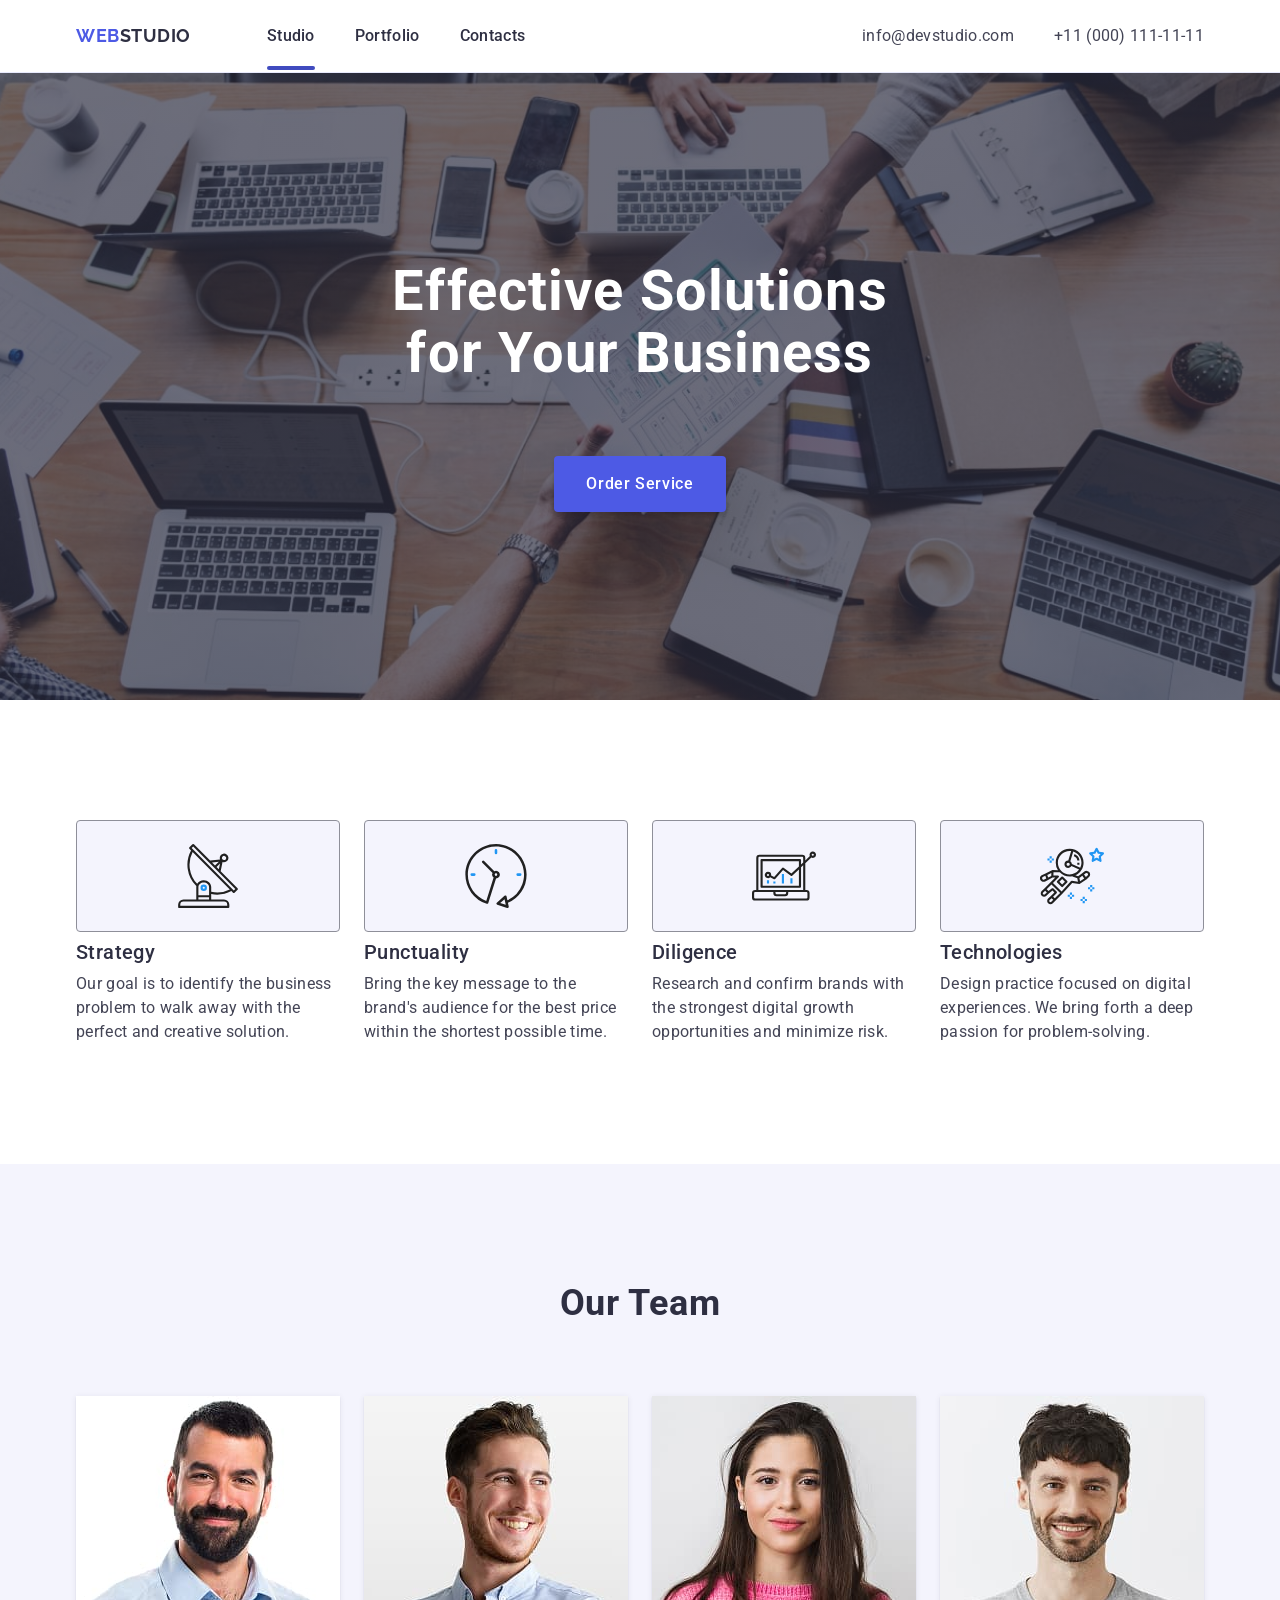
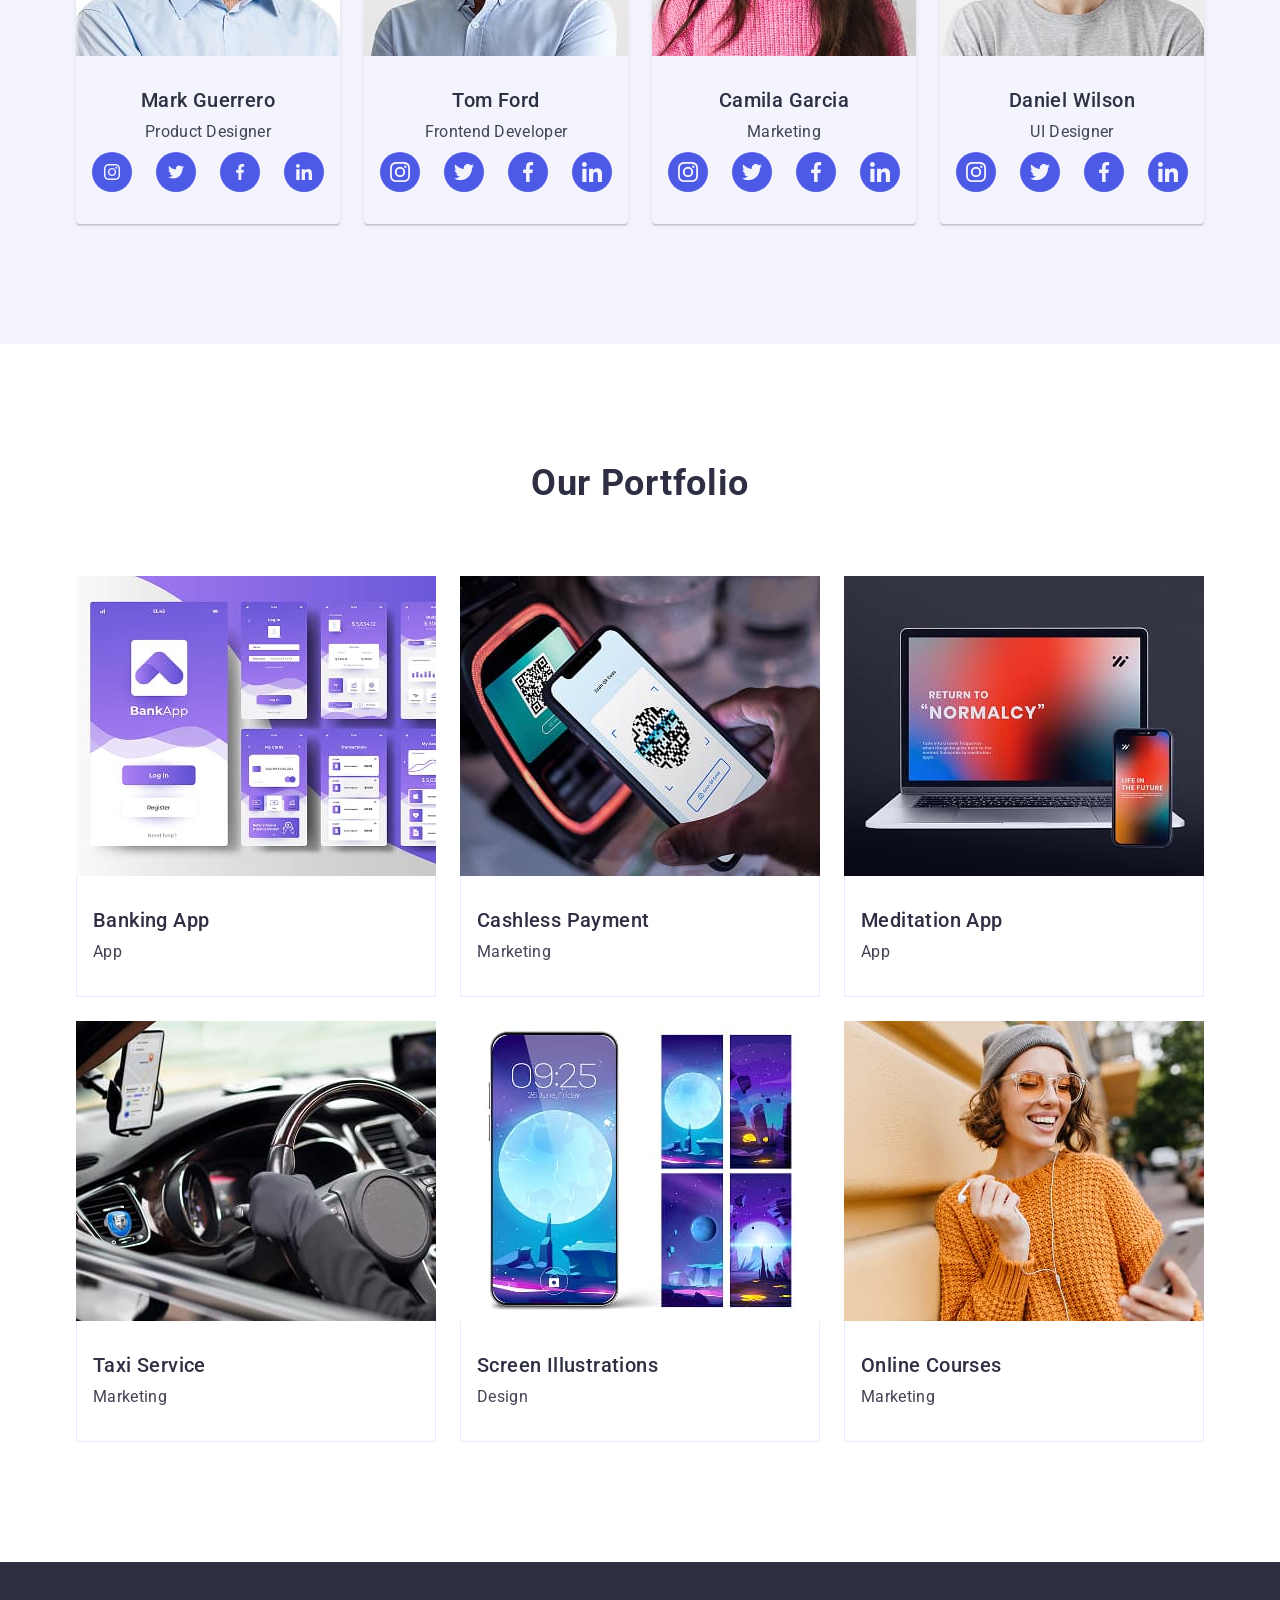
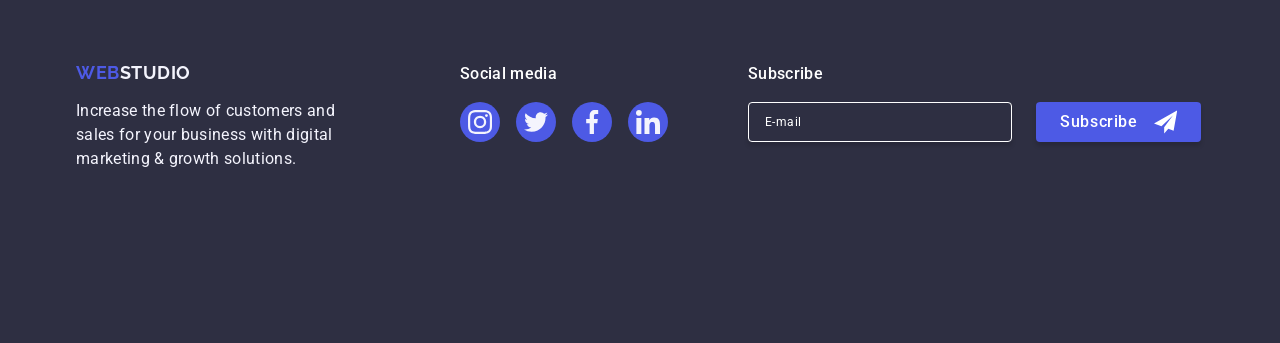
==== commit 239978e8: "images responsive" ====
--- a/index.html
+++ b/index.html
@@ -46,7 +46,7 @@
               <a class="header-link link" href="#portfolio">Portfolio</a>
             </li>
             <li class="header-item">
-              <a class="header-link link" href="">Contacts</a>
+              <a class="header-link link" href="#contacts">Contacts</a>
             </li>
           </ul>
         </nav>
@@ -88,12 +88,10 @@
                 >
               </li>
               <li class="header-nav__item">
-                <a class="header-link link" href="#portfolio"
-                  >Portfolio</a
-                >
+                <a class="header-link link" href="#portfolio">Portfolio</a>
               </li>
               <li class="header-nav__item">
-                <a class="header-link link" href="">Contacts</a>
+                <a class="header-link link" href="#contacts">Contacts</a>
               </li>
             </ul>
           </nav>
@@ -218,8 +216,18 @@
         <div class="container">
           <h2 class="our-team-title">Our Team</h2>
           <ul class="our-team-list list">
+            <!-- <li class="team-list"></li> -->
             <li class="team-list">
-              <img src="./images/img1.jpg" alt="employee" width="264" />
+              <picture>
+                <source
+                  srcset="
+                    ./images/our-team-1-1x.jpg 1x,
+                    ./images/our-team-1-2x.jpg 2x
+                  "
+                  media="(min-width: 1200px)"
+                />
+                <img src="./images/our-team-1-1x.jpg" alt="employee-1" />
+              </picture>
               <div class="team-card">
                 <h3 class="subtitle">Mark Guerrero</h3>
                 <p class="after-title" lang="en">Product Designer</p>
@@ -256,7 +264,16 @@
               </div>
             </li>
             <li class="team-list">
-              <img src="./images/img2.jpg" alt="employee" width="264" />
+              <picture>
+                <source
+                  srcset="
+                    ./images/our-team-2-1x.jpg 1x,
+                    ./images/our-team-2-2x.jpg 2x
+                  "
+                  media="(min-width: 1200px)"
+                />
+                <img src="./images/our-team-2-1x.jpg" alt="employee-1" />
+              </picture>
               <div class="team-card">
                 <h3 class="subtitle">Tom Ford</h3>
                 <p class="after-title" lang="en">Frontend Developer</p>
@@ -292,8 +309,23 @@
                 </ul>
               </div>
             </li>
+            <!-- <li class="team-list"></li> -->
             <li class="team-list">
-              <img src="./images/img3.jpg" alt="employee" width="264" />
+              <picture>
+                <source
+                  srcset="
+                    ./images/our-team-3-1x.jpg 1x,
+                    ./images/our-team-3-2x.jpg 2x
+                  "
+                  media="(min-width: 1200px)"
+                />
+                <img src="./images/our-team-3-1x.jpg" alt="employee-1" />
+              </picture>
+              <div
+                class="team-photo team-photo--camila"
+                role="img"
+                aria-label="Camila Garcia"
+              ></div>
               <div class="team-card">
                 <h3 class="subtitle">Camila Garcia</h3>
                 <p class="after-title" lang="en">Marketing</p>
@@ -330,7 +362,16 @@
               </div>
             </li>
             <li class="team-list">
-              <img src="./images/img4.jpg" alt="employee" width="264" />
+              <picture>
+                <source
+                  srcset="
+                    ./images/our-team-4-1x.jpg 1x,
+                    ./images/our-team-4-2x.jpg 2x
+                  "
+                  media="(min-width: 1200px)"
+                />
+                <img src="./images/our-team-4-1x.jpg" alt="employee-1" />
+              </picture>
               <div class="team-card">
                 <h3 class="subtitle">Daniel Wilson</h3>
                 <p class="after-title" lang="en">UI Designer</p>
@@ -375,12 +416,16 @@
           <ul class="portfolio-list list">
             <li class="portfolio-item">
               <div class="container-item-img">
-                <img
-                  src="./images/img5.jpg"
-                  alt="mobile app pages"
-                  width="360
-                  "
-                />
+                <picture>
+                  <source
+                    srcset="
+                      ./images/portfolio-1-1x.jpg 1x,
+                      ./images/portfolio-1-2x.jpg 2x
+                    "
+                    media="(min-width: 1200px)"
+                  />
+                  <img src="./images/portfolio-1-1x.jpg" alt="employee-1" />
+                </picture>
                 <p class="portfolio-item-img-text">
                   14 Stylish and User-Friendly App Design Concepts · Task
                   Manager App · Calorie Tracker App · Exotic Fruit Ecommerce App
@@ -394,12 +439,16 @@
             </li>
             <li class="portfolio-item">
               <div class="container-item-img">
-                <img
-                  src="./images/img6.jpg"
-                  alt="phone scans QR code"
-                  width="360
-                  "
-                />
+                <picture>
+                  <source
+                    srcset="
+                      ./images/portfolio-2-1x.jpg 1x,
+                      ./images/portfolio-2-2x.jpg 2x
+                    "
+                    media="(min-width: 1200px)"
+                  />
+                  <img src="./images/portfolio-2-1x.jpg" alt="employee-1" />
+                </picture>
                 <p class="portfolio-item-img-text">
                   14 Stylish and User-Friendly App Design Concepts · Task
                   Manager App · Calorie Tracker App · Exotic Fruit Ecommerce App
@@ -413,12 +462,16 @@
             </li>
             <li class="portfolio-item">
               <div class="container-item-img">
-                <img
-                  src="./images/img7.jpg"
-                  alt="laptop and phone"
-                  width="360
-                  "
-                />
+                <picture>
+                  <source
+                    srcset="
+                      ./images/portfolio-3-1x.jpg 1x,
+                      ./images/portfolio-3-2x.jpg 2x
+                    "
+                    media="(min-width: 1200px)"
+                  />
+                  <img src="./images/portfolio-3-1x.jpg" alt="employee-1" />
+                </picture>
                 <p class="portfolio-item-img-text">
                   14 Stylish and User-Friendly App Design Concepts · Task
                   Manager App · Calorie Tracker App · Exotic Fruit Ecommerce App
@@ -432,12 +485,16 @@
             </li>
             <li class="portfolio-item">
               <div class="container-item-img">
-                <img
-                  src="./images/img8.jpg"
-                  alt="car steering wheel and its control panel"
-                  width="360
-                  "
-                />
+                <picture>
+                  <source
+                    srcset="
+                      ./images/portfolio-4-1x.jpg 1x,
+                      ./images/portfolio-4-2x.jpg 2x
+                    "
+                    media="(min-width: 1200px)"
+                  />
+                  <img src="./images/portfolio-4-1x.jpg" alt="employee-1" />
+                </picture>
                 <p class="portfolio-item-img-text">
                   14 Stylish and User-Friendly App Design Concepts · Task
                   Manager App · Calorie Tracker App · Exotic Fruit Ecommerce App
@@ -451,12 +508,16 @@
             </li>
             <li class="portfolio-item">
               <div class="container-item-img">
-                <img
-                  src="./images/img9.jpg"
-                  alt="girl in headphones"
-                  width="360
-                  "
-                />
+                <picture>
+                  <source
+                    srcset="
+                      ./images/portfolio-5-1x.jpg 1x,
+                      ./images/portfolio-5-2x.jpg 2x
+                    "
+                    media="(min-width: 1200px)"
+                  />
+                  <img src="./images/portfolio-5-1x.jpg" alt="employee-1" />
+                </picture>
                 <p class="portfolio-item-img-text">
                   14 Stylish and User-Friendly App Design Concepts · Task
                   Manager App · Calorie Tracker App · Exotic Fruit Ecommerce App
@@ -470,12 +531,16 @@
             </li>
             <li class="portfolio-item">
               <div class="container-item-img">
-                <img
-                  src="./images/img10.jpg"
-                  alt="phone screen wallpaper"
-                  width="360
-                  "
-                />
+                <picture>
+                  <source
+                    srcset="
+                      ./images/portfolio-6-1x.jpg 1x,
+                      ./images/portfolio-6-2x.jpg 2x
+                    "
+                    media="(min-width: 1200px)"
+                  />
+                  <img src="./images/portfolio-6-1x.jpg" alt="employee-1" />
+                </picture>
                 <p class="portfolio-item-img-text">
                   14 Stylish and User-Friendly App Design Concepts · Task
                   Manager App · Calorie Tracker App · Exotic Fruit Ecommerce App
@@ -537,7 +602,6 @@
             </ul>
           </div>
         </div>
-
         <div class="footer-field">
           <p class="footer-title">Subscribe</p>
           <form class="footer-form">
--- a/css/mobile.css
+++ b/css/mobile.css
@@ -747,10 +747,37 @@
       rgba(46, 47, 66, 0.7),
       rgba(46, 47, 66, 0.7)
     ),
-    url(../images/hero.jpg);
+    url(../images/Hero-mob-2x.jpg);
   background-size: cover;
   background-position: center;
   background-repeat: no-repeat;
+}
+
+
+@media (min-device-pixel-ratio: 2), (min-resolution: 192dpi), (min-resolution: 2dppx) {
+  .hero {
+    background-image: linear-gradient( rgba(46, 47, 66, 0.7),
+      rgba(46, 47, 66, 0.7)), url(../images/Hero-mob-2x.jpg);
+  }
+}
+
+@media screen and (min-width: 768px) {
+  .hero {
+    background-size: cover;
+    background-image: linear-gradient(
+      rgba(46, 47, 66, 0.7),
+      rgba(46, 47, 66, 0.7)
+    ), url(../images/Hero-tab-1x.jpg);
+  }
+}
+
+@media screen and (min-width: 768px) and (min-device-pixel-ratio: 2), screen and (min-width: 768px) and (min-resolution: 192dpi), screen and (min-width: 768px) and (min-resolution: 2dppx) {
+  .hero {
+    background-image: linear-gradient(
+      rgba(46, 47, 66, 0.7),
+      rgba(46, 47, 66, 0.7)
+    ), url(../images/Hero-tab-2x.jpg);
+  }
 }
 
 @media screen and (min-width: 1200px) {
@@ -759,6 +786,19 @@
     padding: 188px 0 188px 0px;
     max-width: 1440px;
     height: 100%;
+     background-image: linear-gradient(
+      rgba(46, 47, 66, 0.7),
+      rgba(46, 47, 66, 0.7)
+    ), url(../images/Hero-des-1x.jpg);
+  }
+}
+
+@media screen and (min-width: 1200px) and (min-device-pixel-ratio: 2), screen and (min-width: 1200px) and (min-resolution: 192dpi), screen and (min-width: 1200px) and (min-resolution: 2dppx) {
+  .hero {
+    background-image: linear-gradient(
+      rgba(46, 47, 66, 0.7),
+      rgba(46, 47, 66, 0.7)
+    ), url(../images/Hero-des-2x.jpg);
   }
 }
 
@@ -853,7 +893,7 @@
 
 .advantage-title {
   text-align: center;
-  font-weight: 500;
+  font-weight: 700;
   font-size: 36px;
   line-height: 1.1;
   letter-spacing: 0.02em;
@@ -928,6 +968,7 @@
 @media screen and (min-width: 768px) {
   .advantage-title {
    text-align: left;
+   font-weight: 500;
   }
 }
 @media screen and (min-width: 1200px) {
@@ -1078,6 +1119,7 @@
   color: #ffffff;
 }
 
+
 /* our portfolio */
 
 .portfolio-list {
@@ -1102,11 +1144,17 @@
   background-color: var(--background-color);
   width: fit-content;
   transition: box-shadow 250ms cubic-bezier(0.4, 0, 0.2, 1);
-}
-
-@media screen and (min-width: 1200px) {
+  width: 288px;
+}
+
+@media screen and (min-width: 768px) {
   .portfolio-item {
-    width: fit-content;
+    width: 356px;
+  }
+}
+
+@media screen and (min-width: 1200px) {
+  .portfolio-item {
     width: 360px;
   }
 
